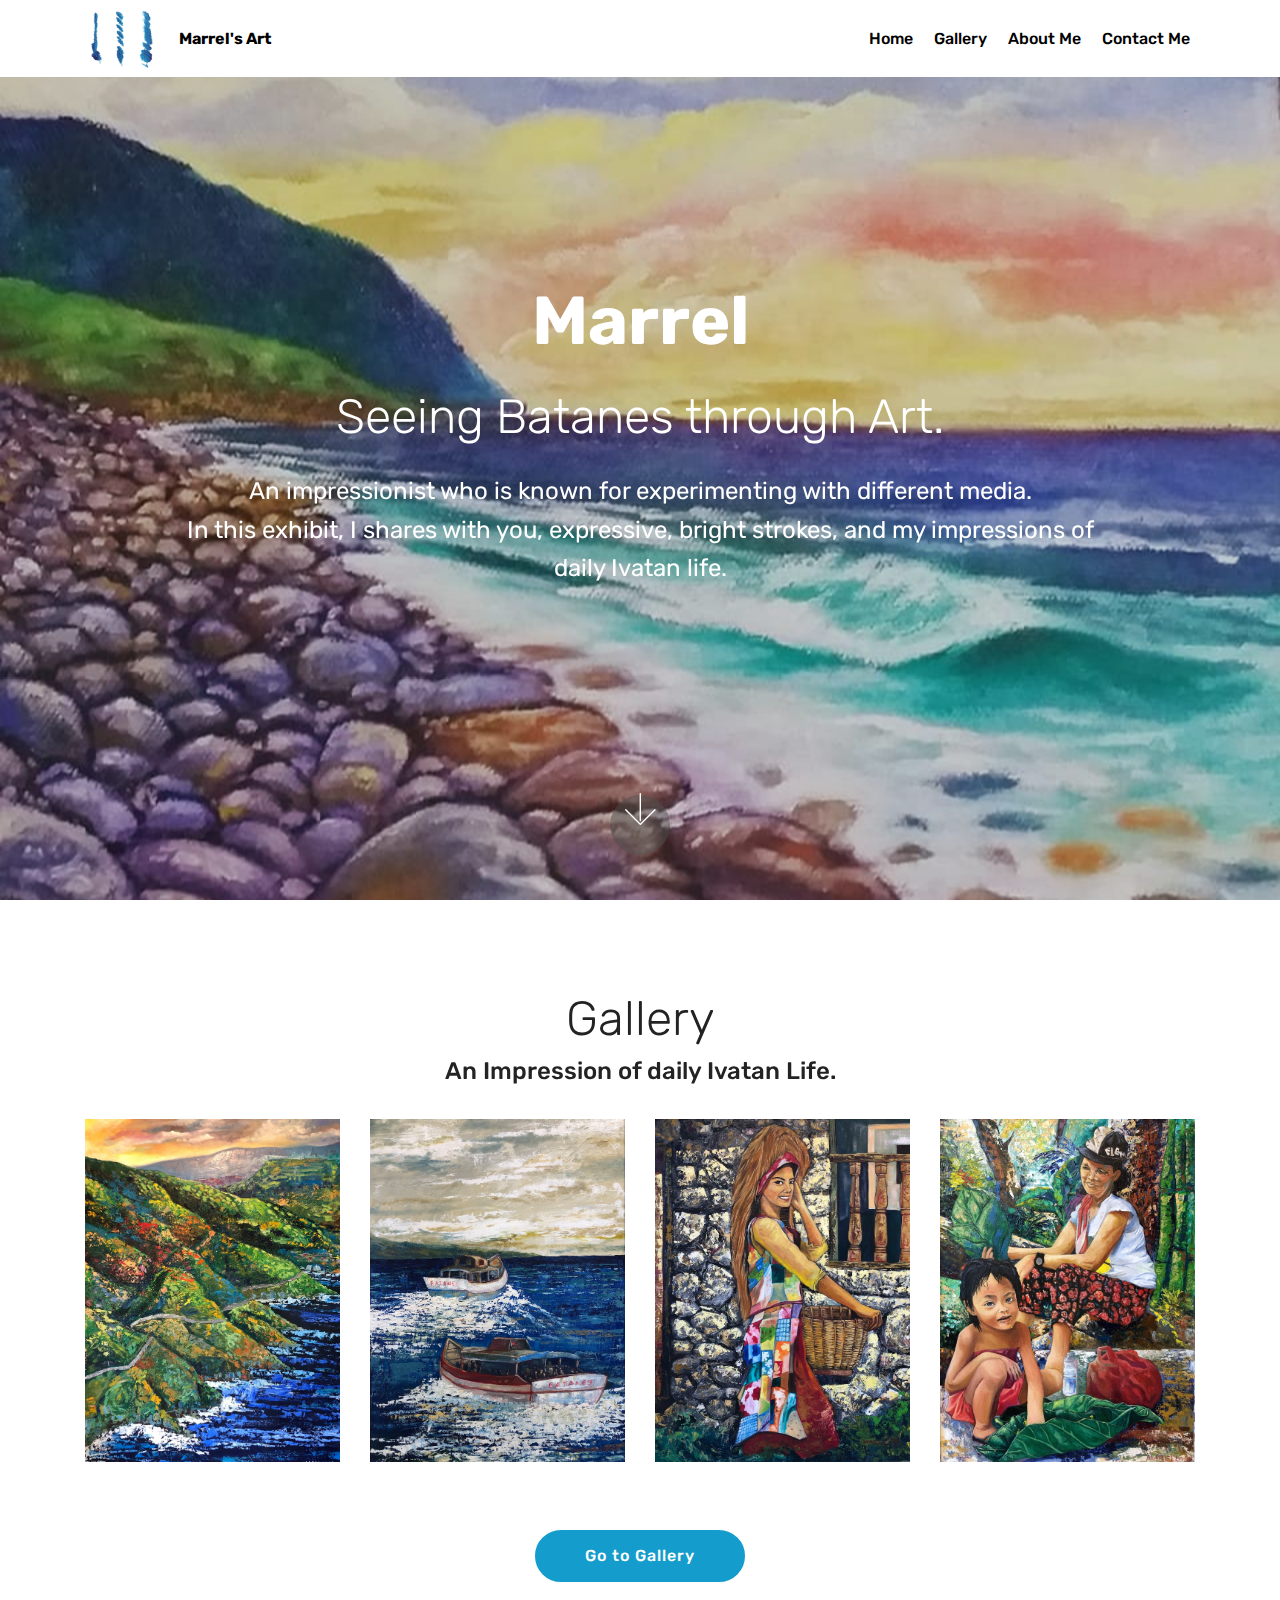
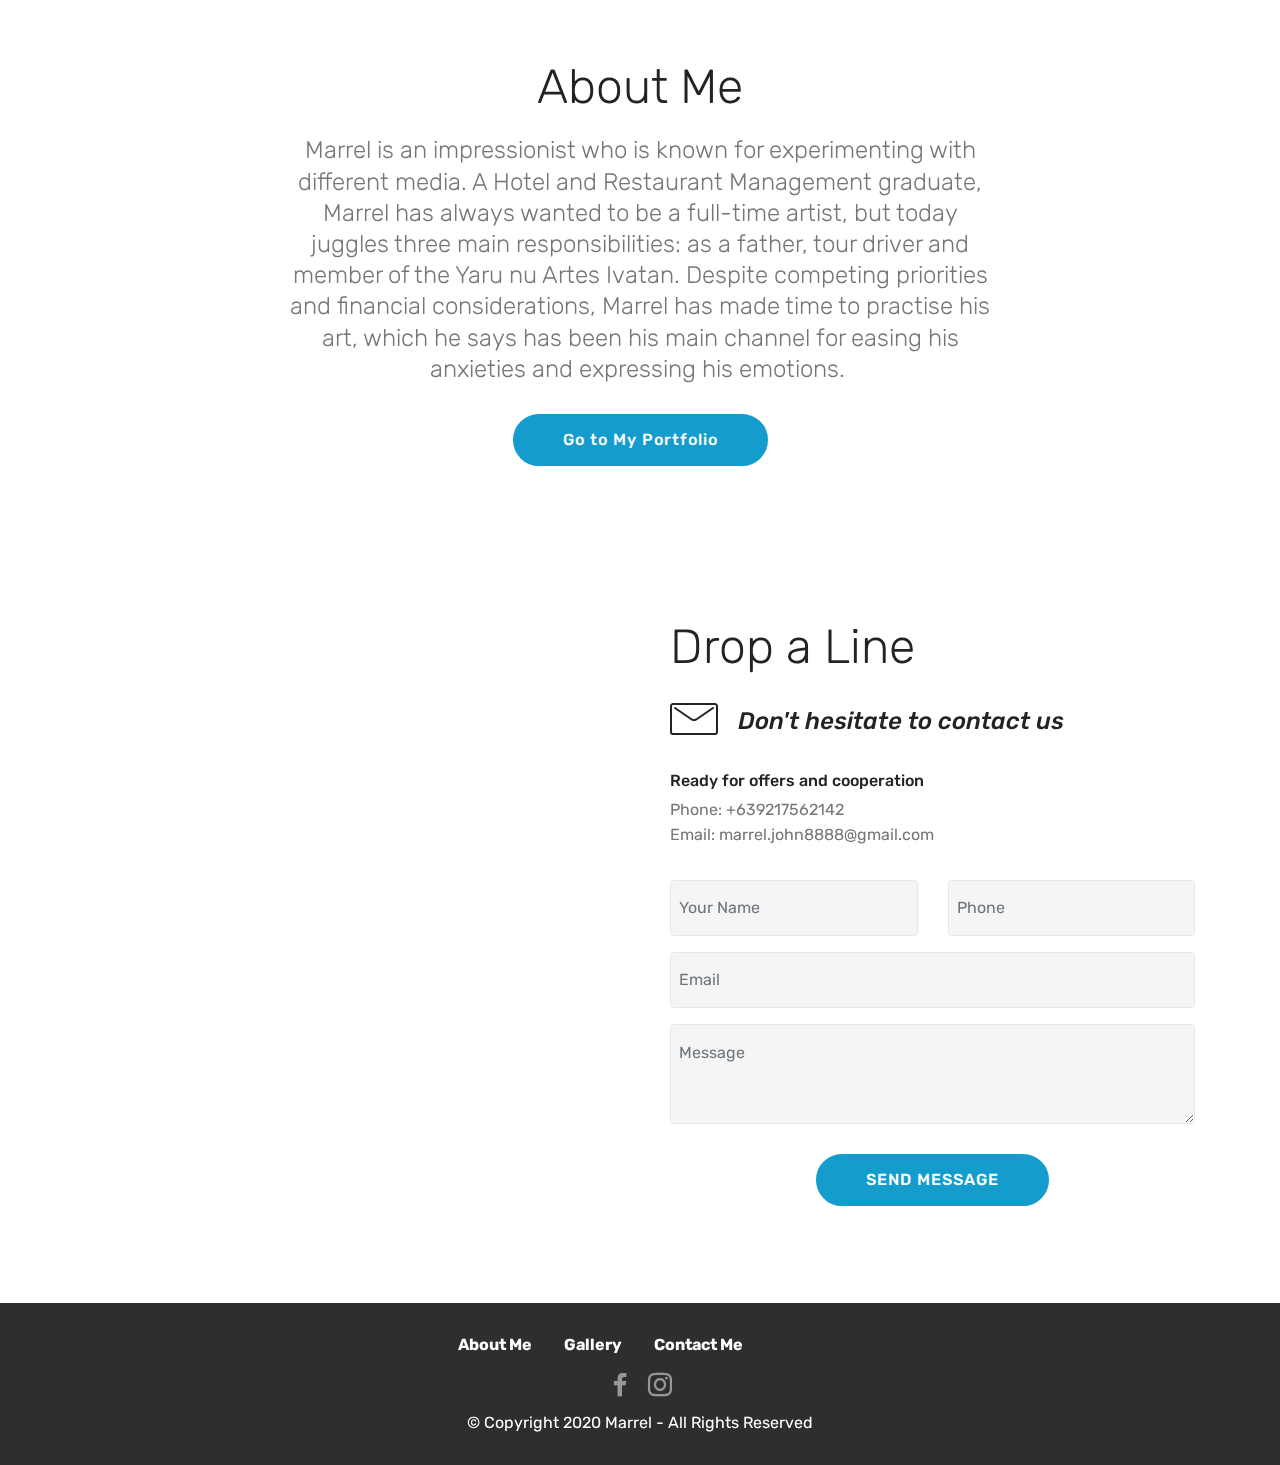
==== index.html @ 1d276130 "create github pages" ====
<!DOCTYPE html>
<html  >
<head>
  <!-- Site made with Mobirise Website Builder v4.12.3, https://mobirise.com -->
  <meta charset="UTF-8">
  <meta http-equiv="X-UA-Compatible" content="IE=edge">
  <meta name="generator" content="Mobirise v4.12.3, mobirise.com">
  <meta name="viewport" content="width=device-width, initial-scale=1, minimum-scale=1">
  <link rel="shortcut icon" href="assets/images/mbr.png" type="image/x-icon">
  <meta name="description" content="An impressionist who is known for experimenting with different media.
In this exhibit, he shares with us, with expressive, bright strokes, his impressions of daily Ivatan life.">
  
  
  <title>Marrel's Art</title>
  <link rel="stylesheet" href="assets/web/assets/mobirise-icons/mobirise-icons.css">
  <link rel="stylesheet" href="assets/bootstrap/css/bootstrap.min.css">
  <link rel="stylesheet" href="assets/bootstrap/css/bootstrap-grid.min.css">
  <link rel="stylesheet" href="assets/bootstrap/css/bootstrap-reboot.min.css">
  <link rel="stylesheet" href="assets/socicon/css/styles.css">
  <link rel="stylesheet" href="assets/dropdown/css/style.css">
  <link rel="stylesheet" href="assets/tether/tether.min.css">
  <link rel="stylesheet" href="assets/theme/css/style.css">
  <link rel="preload" as="style" href="assets/mobirise/css/mbr-additional.css"><link rel="stylesheet" href="assets/mobirise/css/mbr-additional.css" type="text/css">
  
  
  
</head>
<body>
  <section class="menu cid-s4DiiD1XH2" once="menu" id="menu2-1">

    

    <nav class="navbar navbar-expand beta-menu navbar-dropdown align-items-center navbar-fixed-top navbar-toggleable-sm">
        <button class="navbar-toggler navbar-toggler-right" type="button" data-toggle="collapse" data-target="#navbarSupportedContent" aria-controls="navbarSupportedContent" aria-expanded="false" aria-label="Toggle navigation">
            <div class="hamburger">
                <span></span>
                <span></span>
                <span></span>
                <span></span>
            </div>
        </button>
        <div class="menu-logo">
            <div class="navbar-brand">
                <span class="navbar-logo">
                    <a href="index.html">
                        <img src="assets/images/mbr.png" alt="Mobirise" title="" style="height: 3.8rem;">
                    </a>
                </span>
                <span class="navbar-caption-wrap"><a class="navbar-caption text-black display-4" href="index.html">
                        Marrel's Art</a></span>
            </div>
        </div>
        <div class="collapse navbar-collapse" id="navbarSupportedContent">
            <ul class="navbar-nav nav-dropdown nav-right" data-app-modern-menu="true"><li class="nav-item">
                    <a class="nav-link link text-black display-4" href="index.html">
                        Home</a>
                </li><li class="nav-item"><a class="nav-link link text-black display-4" href="gallery.html">
                        Gallery</a></li><li class="nav-item"><a class="nav-link link text-black display-4" href="portfolio.html">
                        About Me</a></li>
                <li class="nav-item">
                    <a class="nav-link link text-black display-4" href="index.html#form4-d">
                        Contact Me</a>
                </li></ul>
            
        </div>
    </nav>
</section>

<section class="engine"><a href="https://mobirise.info/i">web creation software</a></section><section class="cid-s4DjjjwN8V mbr-fullscreen mbr-parallax-background" id="header2-3">

    

    <div class="mbr-overlay" style="opacity: 0.2; background-color: rgb(35, 35, 35);"></div>

    <div class="container align-center">
        <div class="row justify-content-md-center">
            <div class="mbr-white col-md-10">
                <h1 class="mbr-section-title mbr-bold pb-3 mbr-fonts-style display-1">
                    Marrel</h1>
                <h3 class="mbr-section-subtitle align-center mbr-light pb-3 mbr-fonts-style display-2">
                    Seeing Batanes through Art.</h3>
                <p class="mbr-text pb-3 mbr-fonts-style display-5">An impressionist who is known for experimenting with different media.<br>In this exhibit, I shares with you, expressive, bright strokes, and my impressions of daily Ivatan life.<br>
                </p>
                
            </div>
        </div>
    </div>
    <div class="mbr-arrow hidden-sm-down" aria-hidden="true">
        <a href="#next">
            <i class="mbri-down mbr-iconfont"></i>
        </a>
    </div>
</section>

<section class="mbr-gallery gallery5 cid-s4DjQLBGTM" id="gallery5-7">

    

    

    <div class="container">
        <h3 class="mbr-section-title align-center mbr-fonts-style display-2">
            Gallery
        </h3>
        <h4 class="mbr-section-subtitle align-center pb-4 mbr-fonts-style display-5">
            An Impression of daily Ivatan Life.</h4>
        <div class="row mbr-gallery" data-toggle="modal" data-target="#s4Xcx52iWw">
            <div class="col-sm-6 col-md-4 col-lg-3 item gallery-image">
                <div class="item-wrapper">
                    <img class="w-100" src="assets/images/painting-4.jpg" alt="" data-slide-to="0" title="" data-target="#s4Xcx54j87">
                </div>
            </div>
            <div class="col-sm-6 col-md-4 col-lg-3 item gallery-image">
                <div class="item-wrapper">
                    <img class="w-100" src="assets/images/painting-5.jpg" alt="" data-slide-to="1" title="" data-target="#s4Xcx54j87">
                </div>
            </div><div class="col-sm-6 col-md-4 col-lg-3 item gallery-image">
                <div class="item-wrapper">
                    <img class="w-100" src="assets/images/painting-6.jpg" alt="" data-slide-to="2" title="" data-target="#s4Xcx54j87">
                </div>
            </div><div class="col-sm-6 col-md-4 col-lg-3 item gallery-image">
                <div class="item-wrapper">
                    <img class="w-100" src="assets/images/painting-7.jpg" alt="" data-slide-to="3" title="" data-target="#s4Xcx54j87">
                </div>
            </div>
            
            
        </div>

        <div class="modal mbr-slider fade" tabindex="-1" role="dialog" aria-hidden="true" id="s4Xcx52iWw">
            <div class="modal-dialog" role="document">
                <div class="modal-content">
                    <div class="modal-body">
                        <div class="carousel slide" data-ride="carousel" id="s4Xcx54j87">
                            <div class="carousel-inner">
                                <div class="carousel-item active">
                                    <img class="d-block w-100" src="assets/images/painting-4.jpg" alt="">
                                </div>
                                <div class="carousel-item">
                                    <img class="d-block w-100" src="assets/images/painting-5.jpg" alt="">
                                </div><div class="carousel-item">
                                    <img class="d-block w-100" src="assets/images/painting-6.jpg" alt="">
                                </div><div class="carousel-item">
                                    <img class="d-block w-100" src="assets/images/painting-7.jpg" alt="">
                                </div>
                                
                                
                            </div>
                            <ol class="carousel-indicators">
                                <li data-slide-to="0" class="active" data-target="#s4Xcx54j87"></li>
                                <li data-slide-to="1" data-target="#s4Xcx54j87"></li>
                                <li data-slide-to="2" data-target="#s4Xcx54j87"></li><li data-slide-to="3" data-target="#s4Xcx54j87"></li>
                                
                            </ol>
                            <a role="button" href="" class="close" data-dismiss="modal" aria-label="Close">
                            </a>
                            <a class="carousel-control-prev carousel-control" role="button" data-slide="prev" href="#s4Xcx54j87">
                                <span class="mbri-left mbr-iconfont" aria-hidden="true"></span>
                                <span class="sr-only">Previous</span>
                            </a>
                            <a class="carousel-control-next carousel-control" role="button" data-slide="next" href="#s4Xcx54j87">
                                <span class="mbri-right mbr-iconfont" aria-hidden="true"></span>
                                <span class="sr-only">Next</span>
                            </a>
                        </div>
                    </div>
                </div>
            </div>
        </div>
    </div>
</section>

<section class="mbr-section content8 cid-s4DlMFBznX" id="content8-8">

    

    <div class="container">
        <div class="media-container-row title">
            <div class="col-12 col-md-8">
                <div class="mbr-section-btn align-center"><a class="btn btn-primary display-4" href="gallery.html">Go to Gallery</a></div>
            </div>
        </div>
    </div>
</section>

<section class="mbr-section content4 cid-s4Dm3LhCb9" id="content4-9">

    

    <div class="container">
        <div class="media-container-row">
            <div class="title col-12 col-md-8">
                <h2 class="align-center pb-3 mbr-fonts-style display-2">
                    About Me</h2>
                <h3 class="mbr-section-subtitle align-center mbr-light mbr-fonts-style display-5">Marrel is an impressionist who is known for experimenting with different media.  A Hotel and Restaurant Management graduate, Marrel has always wanted to be a full-time artist, but today juggles three main responsibilities: as a father, tour driver and member of the Yaru nu Artes Ivatan.  Despite competing priorities and financial considerations, Marrel has made time to practise his art, which he says has been his main channel for easing his anxieties and expressing his emotions.&nbsp;</h3>
                
            </div>
        </div>
    </div>
</section>

<section class="mbr-section content8 cid-s4Txhp26JA" id="content8-1a">

    

    <div class="container">
        <div class="media-container-row title">
            <div class="col-12 col-md-8">
                <div class="mbr-section-btn align-center"><a class="btn btn-primary display-4" href="portfolio.html">Go to My Portfolio</a></div>
            </div>
        </div>
    </div>
</section>

<section class="mbr-section form4 cid-s4DmljSHW6" id="form4-d">

    

    
    <div class="container">
        <div class="row">
            <div class="col-md-6">
                <div class="google-map"><iframe frameborder="0" style="border:0" src="https://www.google.com/maps/embed?pb=!1m18!1m12!1m3!1d59812.02420231084!2d121.95991458150968!3d20.45486044578297!2m3!1f0!2f0!3f0!3m2!1i1024!2i768!4f13.1!3m3!1m2!1s0x3479bf8aca349133%3A0xe875c6cf4125470b!2sBasco%2C%20Batanes!5e0!3m2!1sen!2sph!4v1594652772574!5m2!1sen!2sph" allowfullscreen=""></iframe></div>
            </div>
            <div class="col-md-6">
                <h2 class="pb-3 align-left mbr-fonts-style display-2">
                    Drop a Line
                </h2>
                <div>
                    <div class="icon-block pb-3 align-left">
                        <span class="icon-block__icon">
                            <span class="mbri-letter mbr-iconfont"></span>
                        </span>
                        <h4 class="icon-block__title align-left mbr-fonts-style display-5">
                            Don't hesitate to contact us
                        </h4>
                    </div>
                    <div class="icon-contacts pb-3">
                        <h5 class="align-left mbr-fonts-style display-7">
                            Ready for offers and cooperation
                        </h5>
                        <p class="mbr-text align-left mbr-fonts-style display-7">
                            Phone: +639217562142<br>
                            Email: marrel.john8888@gmail.com
                        </p>
                    </div>
                </div>
                <div data-form-type="formoid">
                    <!---Formbuilder Form--->
                    <form action="https://mobirise.com/" method="POST" class="mbr-form form-with-styler" data-form-title="Mobirise Form"><input type="hidden" name="email" data-form-email="true" value="H3owM1MpijeAiRcEbRCO8H8feuCQ2LC/YIR7isBmllAZOgtc7msemzi0Qqc2nRCqS9WsBqNYSSFKkHW/LnhCp6LqnBy7Wcnd/kVKQh3IfCYpxkZbwvOwNTbXEIccWDoH">
                        <div class="row">
                            <div hidden="hidden" data-form-alert="" class="alert alert-success col-12">Thank you for sending your message. I'll gladly reply to you soon.</div>
                            <div hidden="hidden" data-form-alert-danger="" class="alert alert-danger col-12">
                            </div>
                        </div>
                        <div class="dragArea row">
                            <div class="col-md-6  form-group" data-for="name">
                                <input type="text" name="name" placeholder="Your Name" data-form-field="Name" required="required" class="form-control input display-7" id="name-form4-d">
                            </div>
                            <div class="col-md-6  form-group" data-for="phone">
                                <input type="text" name="phone" placeholder="Phone" data-form-field="Phone" required="required" class="form-control input display-7" id="phone-form4-d">
                            </div>
                            <div data-for="email" class="col-md-12  form-group">
                                <input type="text" name="email" placeholder="Email" data-form-field="Email" class="form-control input display-7" required="required" id="email-form4-d">
                            </div>
                            <div data-for="message" class="col-md-12  form-group">
                                <textarea name="message" placeholder="Message" data-form-field="Message" class="form-control input display-7" id="message-form4-d"></textarea>
                            </div>
                            <div class="col-md-12 input-group-btn  mt-2 align-center">
                                <button type="submit" class="btn btn-primary btn-form display-4">SEND MESSAGE</button>
                            </div>
                        </div>
                    </form><!---Formbuilder Form--->
                </div>
            </div>
        </div>
    </div>
</section>

<section once="footers" class="cid-s4DmLtq6sB" id="footer7-f">

    

    

    <div class="container">
        <div class="media-container-row align-center mbr-white">
            <div class="row row-links">
                <ul class="foot-menu">
                    
                    
                    
                    
                    
                <li class="foot-menu-item mbr-fonts-style display-7"></li><li class="foot-menu-item mbr-fonts-style display-7"><a href="portfolio.html" class="text-white"><strong>About Me</strong></a></li><li class="foot-menu-item mbr-fonts-style display-7"><a href="gallery.html" class="text-white"><strong>Gallery</strong></a></li><li class="foot-menu-item mbr-fonts-style display-7">
                        <a class="text-white mbr-bold" href="index.html#form4-d" target="_blank">C</a><a href="index.html#form4-d" target="_blank" class="text-white"><strong>ontact Me</strong></a></li><li class="foot-menu-item mbr-fonts-style display-7">&nbsp; &nbsp; &nbsp; &nbsp; &nbsp; &nbsp; &nbsp; &nbsp; &nbsp; &nbsp;&nbsp;</li></ul>
            </div>
            <div class="row social-row">
                <div class="social-list align-right pb-2">
                    
                    
                    
                    
                    
                    
                <div class="soc-item">
                        <a href="https://www.facebook.com/marrelpajanil300" target="_blank">
                            <span class="mbr-iconfont mbr-iconfont-social socicon-facebook socicon"></span>
                        </a>
                    </div><div class="soc-item">
                        <a href="https://www.instagram.com/marrelpajanil4060/" target="_blank">
                            <span class="mbr-iconfont mbr-iconfont-social socicon-instagram socicon"></span>
                        </a>
                    </div></div>
            </div>
            <div class="row row-copirayt">
                <p class="mbr-text mb-0 mbr-fonts-style mbr-white align-center display-7">
                    © Copyright 2020 Marrel - All Rights Reserved
                </p>
            </div>
        </div>
    </div>
</section>


  <script src="assets/web/assets/jquery/jquery.min.js"></script>
  <script src="assets/popper/popper.min.js"></script>
  <script src="assets/bootstrap/js/bootstrap.min.js"></script>
  <script src="assets/smoothscroll/smooth-scroll.js"></script>
  <script src="assets/dropdown/js/nav-dropdown.js"></script>
  <script src="assets/dropdown/js/navbar-dropdown.js"></script>
  <script src="assets/touchswipe/jquery.touch-swipe.min.js"></script>
  <script src="assets/parallax/jarallax.min.js"></script>
  <script src="assets/tether/tether.min.js"></script>
  <script src="assets/theme/js/script.js"></script>
  <script src="assets/formoid/formoid.min.js"></script>
  
  
</body>
</html>
---- assets/web/assets/mobirise-icons/mobirise-icons.css ----
@font-face {
  font-family: 'MobiriseIcons';
  src:  url('mobirise-icons.eot?spat4u');
  src:  url('mobirise-icons.eot?spat4u#iefix') format('embedded-opentype'),
    url('mobirise-icons.ttf?spat4u') format('truetype'),
    url('mobirise-icons.woff?spat4u') format('woff'),
    url('mobirise-icons.svg?spat4u#MobiriseIcons') format('svg');
  font-weight: normal;
  font-style: normal;
  font-display: swap;
}

[class^="mbri-"], [class*=" mbri-"] {
  /* use !important to prevent issues with browser extensions that change fonts */
  font-family: MobiriseIcons !important;
  speak: none;
  font-style: normal;
  font-weight: normal;
  font-variant: normal;
  text-transform: none;
  line-height: 1;

  /* Better Font Rendering =========== */
  -webkit-font-smoothing: antialiased;
  -moz-osx-font-smoothing: grayscale;
}

.mbri-add-submenu:before {
  content: "\e900";
}
.mbri-alert:before {
  content: "\e901";
}
.mbri-align-center:before {
  content: "\e902";
}
.mbri-align-justify:before {
  content: "\e903";
}
.mbri-align-left:before {
  content: "\e904";
}
.mbri-align-right:before {
  content: "\e905";
}
.mbri-android:before {
  content: "\e906";
}
.mbri-apple:before {
  content: "\e907";
}
.mbri-arrow-down:before {
  content: "\e908";
}
.mbri-arrow-next:before {
  content: "\e909";
}
.mbri-arrow-prev:before {
  content: "\e90a";
}
.mbri-arrow-up:before {
  content: "\e90b";
}
.mbri-bold:before {
  content: "\e90c";
}
.mbri-bookmark:before {
  content: "\e90d";
}
.mbri-bootstrap:before {
  content: "\e90e";
}
.mbri-briefcase:before {
  content: "\e90f";
}
.mbri-browse:before {
  content: "\e910";
}
.mbri-bulleted-list:before {
  content: "\e911";
}
.mbri-calendar:before {
  content: "\e912";
}
.mbri-camera:before {
  content: "\e913";
}
.mbri-cart-add:before {
  content: "\e914";
}
.mbri-cart-full:before {
  content: "\e915";
}
.mbri-cash:before {
  content: "\e916";
}
.mbri-change-style:before {
  content: "\e917";
}
.mbri-chat:before {
  content: "\e918";
}
.mbri-clock:before {
  content: "\e919";
}
.mbri-close:before {
  content: "\e91a";
}
.mbri-cloud:before {
  content: "\e91b";
}
.mbri-code:before {
  content: "\e91c";
}
.mbri-contact-form:before {
  content: "\e91d";
}
.mbri-credit-card:before {
  content: "\e91e";
}
.mbri-cursor-click:before {
  content: "\e91f";
}
.mbri-cust-feedback:before {
  content: "\e920";
}
.mbri-database:before {
  content: "\e921";
}
.mbri-delivery:before {
  content: "\e922";
}
.mbri-desktop:before {
  content: "\e923";
}
.mbri-devices:before {
  content: "\e924";
}
.mbri-down:before {
  content: "\e925";
}
.mbri-download:before {
  content: "\e989";
}
.mbri-drag-n-drop:before {
  content: "\e927";
}
.mbri-drag-n-drop2:before {
  content: "\e928";
}
.mbri-edit:before {
  content: "\e929";
}
.mbri-edit2:before {
  content: "\e92a";
}
.mbri-error:before {
  content: "\e92b";
}
.mbri-extension:before {
  content: "\e92c";
}
.mbri-features:before {
  content: "\e92d";
}
.mbri-file:before {
  content: "\e92e";
}
.mbri-flag:before {
  content: "\e92f";
}
.mbri-folder:before {
  content: "\e930";
}
.mbri-gift:before {
  content: "\e931";
}
.mbri-github:before {
  content: "\e932";
}
.mbri-globe:before {
  content: "\e933";
}
.mbri-globe-2:before {
  content: "\e934";
}
.mbri-growing-chart:before {
  content: "\e935";
}
.mbri-hearth:before {
  content: "\e936";
}
.mbri-help:before {
  content: "\e937";
}
.mbri-home:before {
  content: "\e938";
}
.mbri-hot-cup:before {
  content: "\e939";
}
.mbri-idea:before {
  content: "\e93a";
}
.mbri-image-gallery:before {
  content: "\e93b";
}
.mbri-image-slider:before {
  content: "\e93c";
}
.mbri-info:before {
  content: "\e93d";
}
.mbri-italic:before {
  content: "\e93e";
}
.mbri-key:before {
  content: "\e93f";
}
.mbri-laptop:before {
  content: "\e940";
}
.mbri-layers:before {
  content: "\e941";
}
.mbri-left-right:before {
  content: "\e942";
}
.mbri-left:before {
  content: "\e943";
}
.mbri-letter:before {
  content: "\e944";
}
.mbri-like:before {
  content: "\e945";
}
.mbri-link:before {
  content: "\e946";
}
.mbri-lock:before {
  content: "\e947";
}
.mbri-login:before {
  content: "\e948";
}
.mbri-logout:before {
  content: "\e949";
}
.mbri-magic-stick:before {
  content: "\e94a";
}
.mbri-map-pin:before {
  content: "\e94b";
}
.mbri-menu:before {
  content: "\e94c";
}
.mbri-mobile:before {
  content: "\e94d";
}
.mbri-mobile2:before {
  content: "\e94e";
}
.mbri-mobirise:before {
  content: "\e94f";
}
.mbri-more-horizontal:before {
  content: "\e950";
}
.mbri-more-vertical:before {
  content: "\e951";
}
.mbri-music:before {
  content: "\e952";
}
.mbri-new-file:before {
  content: "\e953";
}
.mbri-numbered-list:before {
  content: "\e954";
}
.mbri-opened-folder:before {
  content: "\e955";
}
.mbri-pages:before {
  content: "\e956";
}
.mbri-paper-plane:before {
  content: "\e957";
}
.mbri-paperclip:before {
  content: "\e958";
}
.mbri-photo:before {
  content: "\e959";
}
.mbri-photos:before {
  content: "\e95a";
}
.mbri-pin:before {
  content: "\e95b";
}
.mbri-play:before {
  content: "\e95c";
}
.mbri-plus:before {
  content: "\e95d";
}
.mbri-preview:before {
  content: "\e95e";
}
.mbri-print:before {
  content: "\e95f";
}
.mbri-protect:before {
  content: "\e960";
}
.mbri-question:before {
  content: "\e961";
}
.mbri-quote-left:before {
  content: "\e962";
}
.mbri-quote-right:before {
  content: "\e963";
}
.mbri-refresh:before {
  content: "\e964";
}
.mbri-responsive:before {
  content: "\e965";
}
.mbri-right:before {
  content: "\e966";
}
.mbri-rocket:before {
  content: "\e967";
}
.mbri-sad-face:before {
  content: "\e968";
}
.mbri-sale:before {
  content: "\e969";
}
.mbri-save:before {
  content: "\e96a";
}
.mbri-search:before {
  content: "\e96b";
}
.mbri-setting:before {
  content: "\e96c";
}
.mbri-setting2:before {
  content: "\e96d";
}
.mbri-setting3:before {
  content: "\e96e";
}
.mbri-share:before {
  content: "\e96f";
}
.mbri-shopping-bag:before {
  content: "\e970";
}
.mbri-shopping-basket:before {
  content: "\e971";
}
.mbri-shopping-cart:before {
  content: "\e972";
}
.mbri-sites:before {
  content: "\e973";
}
.mbri-smile-face:before {
  content: "\e974";
}
.mbri-speed:before {
  content: "\e975";
}
.mbri-star:before {
  content: "\e976";
}
.mbri-success:before {
  content: "\e977";
}
.mbri-sun:before {
  content: "\e978";
}
.mbri-sun2:before {
  content: "\e979";
}
.mbri-tablet:before {
  content: "\e97a";
}
.mbri-tablet-vertical:before {
  content: "\e97b";
}
.mbri-target:before {
  content: "\e97c";
}
.mbri-timer:before {
  content: "\e97d";
}
.mbri-to-ftp:before {
  content: "\e97e";
}
.mbri-to-local-drive:before {
  content: "\e97f";
}
.mbri-touch-swipe:before {
  content: "\e980";
}
.mbri-touch:before {
  content: "\e981";
}
.mbri-trash:before {
  content: "\e982";
}
.mbri-underline:before {
  content: "\e983";
}
.mbri-unlink:before {
  content: "\e984";
}
.mbri-unlock:before {
  content: "\e985";
}
.mbri-up-down:before {
  content: "\e986";
}
.mbri-up:before {
  content: "\e987";
}
.mbri-update:before {
  content: "\e988";
}
.mbri-upload:before {
 content: "\e926"; 
}
.mbri-user:before {
  content: "\e98a";
}
.mbri-user2:before {
  content: "\e98b";
}
.mbri-users:before {
  content: "\e98c";
}
.mbri-video:before {
  content: "\e98d";
}
.mbri-video-play:before {
  content: "\e98e";
}
.mbri-watch:before {
  content: "\e98f";
}
.mbri-website-theme:before {
  content: "\e990";
}
.mbri-wifi:before {
  content: "\e991";
}
.mbri-windows:before {
  content: "\e992";
}
.mbri-zoom-out:before {
  content: "\e993";
}
.mbri-redo:before {
  content: "\e994";
}
.mbri-undo:before {
  content: "\e995";
}
---- assets/socicon/css/styles.css ----
@charset "UTF-8";

@font-face {
  font-family: 'Socicon';
  src:  url('../fonts/socicon.eot');
  src:  url('../fonts/socicon.eot?#iefix') format('embedded-opentype'),
    url('../fonts/socicon.woff2') format('woff2'),
    url('../fonts/socicon.ttf') format('truetype'),
    url('../fonts/socicon.woff') format('woff'),
    url('../fonts/socicon.svg#socicon') format('svg');
  font-weight: normal;
  font-style: normal;
}

[data-icon]:before {
  font-family: "socicon" !important;
  content: attr(data-icon);
  font-style: normal !important;
  font-weight: normal !important;
  font-variant: normal !important;
  text-transform: none !important;
  speak: none;
  line-height: 1;
  -webkit-font-smoothing: antialiased;
  -moz-osx-font-smoothing: grayscale;
}

[class^="socicon-"], [class*=" socicon-"] {
  /* use !important to prevent issues with browser extensions that change fonts */
  font-family: 'Socicon' !important;
  speak: none;
  font-style: normal;
  font-weight: normal;
  font-variant: normal;
  text-transform: none;
  line-height: 1;

  /* Better Font Rendering =========== */
  -webkit-font-smoothing: antialiased;
  -moz-osx-font-smoothing: grayscale;
}

.socicon-eitaa:before {
  content: "\e97c";
}
.socicon-soroush:before {
  content: "\e97d";
}
.socicon-bale:before {
  content: "\e97e";
}
.socicon-zazzle:before {
  content: "\e97b";
}
.socicon-society6:before {
  content: "\e97a";
}
.socicon-redbubble:before {
  content: "\e979";
}
.socicon-avvo:before {
  content: "\e978";
}
.socicon-stitcher:before {
  content: "\e977";
}
.socicon-googlehangouts:before {
  content: "\e974";
}
.socicon-dlive:before {
  content: "\e975";
}
.socicon-vsco:before {
  content: "\e976";
}
.socicon-flipboard:before {
  content: "\e973";
}
.socicon-ubuntu:before {
  content: "\e958";
}
.socicon-artstation:before {
  content: "\e959";
}
.socicon-invision:before {
  content: "\e95a";
}
.socicon-torial:before {
  content: "\e95b";
}
.socicon-collectorz:before {
  content: "\e95c";
}
.socicon-seenthis:before {
  content: "\e95d";
}
.socicon-googleplaymusic:before {
  content: "\e95e";
}
.socicon-debian:before {
  content: "\e95f";
}
.socicon-filmfreeway:before {
  content: "\e960";
}
.socicon-gnome:before {
  content: "\e961";
}
.socicon-itchio:before {
  content: "\e962";
}
.socicon-jamendo:before {
  content: "\e963";
}
.socicon-mix:before {
  content: "\e964";
}
.socicon-sharepoint:before {
  content: "\e965";
}
.socicon-tinder:before {
  content: "\e966";
}
.socicon-windguru:before {
  content: "\e967";
}
.socicon-cdbaby:before {
  content: "\e968";
}
.socicon-elementaryos:before {
  content: "\e969";
}
.socicon-stage32:before {
  content: "\e96a";
}
.socicon-tiktok:before {
  content: "\e96b";
}
.socicon-gitter:before {
  content: "\e96c";
}
.socicon-letterboxd:before {
  content: "\e96d";
}
.socicon-threema:before {
  content: "\e96e";
}
.socicon-splice:before {
  content: "\e96f";
}
.socicon-metapop:before {
  content: "\e970";
}
.socicon-naver:before {
  content: "\e971";
}
.socicon-remote:before {
  content: "\e972";
}
.socicon-internet:before {
  content: "\e957";
}
.socicon-moddb:before {
  content: "\e94b";
}
.socicon-indiedb:before {
  content: "\e94c";
}
.socicon-traxsource:before {
  content: "\e94d";
}
.socicon-gamefor:before {
  content: "\e94e";
}
.socicon-pixiv:before {
  content: "\e94f";
}
.socicon-myanimelist:before {
  content: "\e950";
}
.socicon-blackberry:before {
  content: "\e951";
}
.socicon-wickr:before {
  content: "\e952";
}
.socicon-spip:before {
  content: "\e953";
}
.socicon-napster:before {
  content: "\e954";
}
.socicon-beatport:before {
  content: "\e955";
}
.socicon-hackerone:before {
  content: "\e956";
}
.socicon-hackernews:before {
  content: "\e946";
}
.socicon-smashwords:before {
  content: "\e947";
}
.socicon-kobo:before {
  content: "\e948";
}
.socicon-bookbub:before {
  content: "\e949";
}
.socicon-mailru:before {
  content: "\e94a";
}
.socicon-gitlab:before {
  content: "\e945";
}
.socicon-instructables:before {
  content: "\e944";
}
.socicon-portfolio:before {
  content: "\e943";
}
.socicon-codered:before {
  content: "\e940";
}
.socicon-origin:before {
  content: "\e941";
}
.socicon-nextdoor:before {
  content: "\e942";
}
.socicon-udemy:before {
  content: "\e93f";
}
.socicon-livemaster:before {
  content: "\e93e";
}
.socicon-crunchbase:before {
  content: "\e93b";
}
.socicon-homefy:before {
  content: "\e93c";
}
.socicon-calendly:before {
  content: "\e93d";
}
.socicon-realtor:before {
  content: "\e90f";
}
.socicon-tidal:before {
  content: "\e910";
}
.socicon-qobuz:before {
  content: "\e911";
}
.socicon-natgeo:before {
  content: "\e912";
}
.socicon-mastodon:before {
  content: "\e913";
}
.socicon-unsplash:before {
  content: "\e914";
}
.socicon-homeadvisor:before {
  content: "\e915";
}
.socicon-angieslist:before {
  content: "\e916";
}
.socicon-codepen:before {
  content: "\e917";
}
.socicon-slack:before {
  content: "\e918";
}
.socicon-openaigym:before {
  content: "\e919";
}
.socicon-logmein:before {
  content: "\e91a";
}
.socicon-fiverr:before {
  content: "\e91b";
}
.socicon-gotomeeting:before {
  content: "\e91c";
}
.socicon-aliexpress:before {
  content: "\e91d";
}
.socicon-guru:before {
  content: "\e91e";
}
.socicon-appstore:before {
  content: "\e91f";
}
.socicon-homes:before {
  content: "\e920";
}
.socicon-zoom:before {
  content: "\e921";
}
.socicon-alibaba:before {
  content: "\e922";
}
.socicon-craigslist:before {
  content: "\e923";
}
.socicon-wix:before {
  content: "\e924";
}
.socicon-redfin:before {
  content: "\e925";
}
.socicon-googlecalendar:before {
  content: "\e926";
}
.socicon-shopify:before {
  content: "\e927";
}
.socicon-freelancer:before {
  content: "\e928";
}
.socicon-seedrs:before {
  content: "\e929";
}
.socicon-bing:before {
  content: "\e92a";
}
.socicon-doodle:before {
  content: "\e92b";
}
.socicon-bonanza:before {
  content: "\e92c";
}
.socicon-squarespace:before {
  content: "\e92d";
}
.socicon-toptal:before {
  content: "\e92e";
}
.socicon-gust:before {
  content: "\e92f";
}
.socicon-ask:before {
  content: "\e930";
}
.socicon-trulia:before {
  content: "\e931";
}
.socicon-loomly:before {
  content: "\e932";
}
.socicon-ghost:before {
  content: "\e933";
}
.socicon-upwork:before {
  content: "\e934";
}
.socicon-fundable:before {
  content: "\e935";
}
.socicon-booking:before {
  content: "\e936";
}
.socicon-googlemaps:before {
  content: "\e937";
}
.socicon-zillow:before {
  content: "\e938";
}
.socicon-niconico:before {
  content: "\e939";
}
.socicon-toneden:before {
  content: "\e93a";
}
.socicon-augment:before {
  content: "\e908";
}
.socicon-bitbucket:before {
  content: "\e909";
}
.socicon-fyuse:before {
  content: "\e90a";
}
.socicon-yt-gaming:before {
  content: "\e90b";
}
.socicon-sketchfab:before {
  content: "\e90c";
}
.socicon-mobcrush:before {
  content: "\e90d";
}
.socicon-microsoft:before {
  content: "\e90e";
}
.socicon-pandora:before {
  content: "\e907";
}
.socicon-messenger:before {
  content: "\e906";
}
.socicon-gamewisp:before {
  content: "\e905";
}
.socicon-bloglovin:before {
  content: "\e904";
}
.socicon-tunein:before {
  content: "\e903";
}
.socicon-gamejolt:before {
  content: "\e901";
}
.socicon-trello:before {
  content: "\e902";
}
.socicon-spreadshirt:before {
  content: "\e900";
}
.socicon-500px:before {
  content: "\e000";
}
.socicon-8tracks:before {
  content: "\e001";
}
.socicon-airbnb:before {
  content: "\e002";
}
.socicon-alliance:before {
  content: "\e003";
}
.socicon-amazon:before {
  content: "\e004";
}
.socicon-amplement:before {
  content: "\e005";
}
.socicon-android:before {
  content: "\e006";
}
.socicon-angellist:before {
  content: "\e007";
}
.socicon-apple:before {
  content: "\e008";
}
.socicon-appnet:before {
  content: "\e009";
}
.socicon-baidu:before {
  content: "\e00a";
}
.socicon-bandcamp:before {
  content: "\e00b";
}
.socicon-battlenet:before {
  content: "\e00c";
}
.socicon-mixer:before {
  content: "\e00d";
}
.socicon-bebee:before {
  content: "\e00e";
}
.socicon-bebo:before {
  content: "\e00f";
}
.socicon-behance:before {
  content: "\e010";
}
.socicon-blizzard:before {
  content: "\e011";
}
.socicon-blogger:before {
  content: "\e012";
}
.socicon-buffer:before {
  content: "\e013";
}
.socicon-chrome:before {
  content: "\e014";
}
.socicon-coderwall:before {
  content: "\e015";
}
.socicon-curse:before {
  content: "\e016";
}
.socicon-dailymotion:before {
  content: "\e017";
}
.socicon-deezer:before {
  content: "\e018";
}
.socicon-delicious:before {
  content: "\e019";
}
.socicon-deviantart:before {
  content: "\e01a";
}
.socicon-diablo:before {
  content: "\e01b";
}
.socicon-digg:before {
  content: "\e01c";
}
.socicon-discord:before {
  content: "\e01d";
}
.socicon-disqus:before {
  content: "\e01e";
}
.socicon-douban:before {
  content: "\e01f";
}
.socicon-draugiem:before {
  content: "\e020";
}
.socicon-dribbble:before {
  content: "\e021";
}
.socicon-drupal:before {
  content: "\e022";
}
.socicon-ebay:before {
  content: "\e023";
}
.socicon-ello:before {
  content: "\e024";
}
.socicon-endomodo:before {
  content: "\e025";
}
.socicon-envato:before {
  content: "\e026";
}
.socicon-etsy:before {
  content: "\e027";
}
.socicon-facebook:before {
  content: "\e028";
}
.socicon-feedburner:before {
  content: "\e029";
}
.socicon-filmweb:before {
  content: "\e02a";
}
.socicon-firefox:before {
  content: "\e02b";
}
.socicon-flattr:before {
  content: "\e02c";
}
.socicon-flickr:before {
  content: "\e02d";
}
.socicon-formulr:before {
  content: "\e02e";
}
.socicon-forrst:before {
  content: "\e02f";
}
.socicon-foursquare:before {
  content: "\e030";
}
.socicon-friendfeed:before {
  content: "\e031";
}
.socicon-github:before {
  content: "\e032";
}
.socicon-goodreads:before {
  content: "\e033";
}
.socicon-google:before {
  content: "\e034";
}
.socicon-googlescholar:before {
  content: "\e035";
}
.socicon-googlegroups:before {
  content: "\e036";
}
.socicon-googlephotos:before {
  content: "\e037";
}
.socicon-googleplus:before {
  content: "\e038";
}
.socicon-grooveshark:before {
  content: "\e039";
}
.socicon-hackerrank:before {
  content: "\e03a";
}
.socicon-hearthstone:before {
  content: "\e03b";
}
.socicon-hellocoton:before {
  content: "\e03c";
}
.socicon-heroes:before {
  content: "\e03d";
}
.socicon-smashcast:before {
  content: "\e03e";
}
.socicon-horde:before {
  content: "\e03f";
}
.socicon-houzz:before {
  content: "\e040";
}
.socicon-icq:before {
  content: "\e041";
}
.socicon-identica:before {
  content: "\e042";
}
.socicon-imdb:before {
  content: "\e043";
}
.socicon-instagram:before {
  content: "\e044";
}
.socicon-issuu:before {
  content: "\e045";
}
.socicon-istock:before {
  content: "\e046";
}
.socicon-itunes:before {
  content: "\e047";
}
.socicon-keybase:before {
  content: "\e048";
}
.socicon-lanyrd:before {
  content: "\e049";
}
.socicon-lastfm:before {
  content: "\e04a";
}
.socicon-line:before {
  content: "\e04b";
}
.socicon-linkedin:before {
  content: "\e04c";
}
.socicon-livejournal:before {
  content: "\e04d";
}
.socicon-lyft:before {
  content: "\e04e";
}
.socicon-macos:before {
  content: "\e04f";
}
.socicon-mail:before {
  content: "\e050";
}
.socicon-medium:before {
  content: "\e051";
}
.socicon-meetup:before {
  content: "\e052";
}
.socicon-mixcloud:before {
  content: "\e053";
}
.socicon-modelmayhem:before {
  content: "\e054";
}
.socicon-mumble:before {
  content: "\e055";
}
.socicon-myspace:before {
  content: "\e056";
}
.socicon-newsvine:before {
  content: "\e057";
}
.socicon-nintendo:before {
  content: "\e058";
}
.socicon-npm:before {
  content: "\e059";
}
.socicon-odnoklassniki:before {
  content: "\e05a";
}
.socicon-openid:before {
  content: "\e05b";
}
.socicon-opera:before {
  content: "\e05c";
}
.socicon-outlook:before {
  content: "\e05d";
}
.socicon-overwatch:before {
  content: "\e05e";
}
.socicon-patreon:before {
  content: "\e05f";
}
.socicon-paypal:before {
  content: "\e060";
}
.socicon-periscope:before {
  content: "\e061";
}
.socicon-persona:before {
  content: "\e062";
}
.socicon-pinterest:before {
  content: "\e063";
}
.socicon-play:before {
  content: "\e064";
}
.socicon-player:before {
  content: "\e065";
}
.socicon-playstation:before {
  content: "\e066";
}
.socicon-pocket:before {
  content: "\e067";
}
.socicon-qq:before {
  content: "\e068";
}
.socicon-quora:before {
  content: "\e069";
}
.socicon-raidcall:before {
  content: "\e06a";
}
.socicon-ravelry:before {
  content: "\e06b";
}
.socicon-reddit:before {
  content: "\e06c";
}
.socicon-renren:before {
  content: "\e06d";
}
.socicon-researchgate:before {
  content: "\e06e";
}
.socicon-residentadvisor:before {
  content: "\e06f";
}
.socicon-reverbnation:before {
  content: "\e070";
}
.socicon-rss:before {
  content: "\e071";
}
.socicon-sharethis:before {
  content: "\e072";
}
.socicon-skype:before {
  content: "\e073";
}
.socicon-slideshare:before {
  content: "\e074";
}
.socicon-smugmug:before {
  content: "\e075";
}
.socicon-snapchat:before {
  content: "\e076";
}
.socicon-songkick:before {
  content: "\e077";
}
.socicon-soundcloud:before {
  content: "\e078";
}
.socicon-spotify:before {
  content: "\e079";
}
.socicon-stackexchange:before {
  content: "\e07a";
}
.socicon-stackoverflow:before {
  content: "\e07b";
}
.socicon-starcraft:before {
  content: "\e07c";
}
.socicon-stayfriends:before {
  content: "\e07d";
}
.socicon-steam:before {
  content: "\e07e";
}
.socicon-storehouse:before {
  content: "\e07f";
}
.socicon-strava:before {
  content: "\e080";
}
.socicon-streamjar:before {
  content: "\e081";
}
.socicon-stumbleupon:before {
  content: "\e082";
}
.socicon-swarm:before {
  content: "\e083";
}
.socicon-teamspeak:before {
  content: "\e084";
}
.socicon-teamviewer:before {
  content: "\e085";
}
.socicon-technorati:before {
  content: "\e086";
}
.socicon-telegram:before {
  content: "\e087";
}
.socicon-tripadvisor:before {
  content: "\e088";
}
.socicon-tripit:before {
  content: "\e089";
}
.socicon-triplej:before {
  content: "\e08a";
}
.socicon-tumblr:before {
  content: "\e08b";
}
.socicon-twitch:before {
  content: "\e08c";
}
.socicon-twitter:before {
  content: "\e08d";
}
.socicon-uber:before {
  content: "\e08e";
}
.socicon-ventrilo:before {
  content: "\e08f";
}
.socicon-viadeo:before {
  content: "\e090";
}
.socicon-viber:before {
  content: "\e091";
}
.socicon-viewbug:before {
  content: "\e092";
}
.socicon-vimeo:before {
  content: "\e093";
}
.socicon-vine:before {
  content: "\e094";
}
.socicon-vkontakte:before {
  content: "\e095";
}
.socicon-warcraft:before {
  content: "\e096";
}
.socicon-wechat:before {
  content: "\e097";
}
.socicon-weibo:before {
  content: "\e098";
}
.socicon-whatsapp:before {
  content: "\e099";
}
.socicon-wikipedia:before {
  content: "\e09a";
}
.socicon-windows:before {
  content: "\e09b";
}
.socicon-wordpress:before {
  content: "\e09c";
}
.socicon-wykop:before {
  content: "\e09d";
}
.socicon-xbox:before {
  content: "\e09e";
}
.socicon-xing:before {
  content: "\e09f";
}
.socicon-yahoo:before {
  content: "\e0a0";
}
.socicon-yammer:before {
  content: "\e0a1";
}
.socicon-yandex:before {
  content: "\e0a2";
}
.socicon-yelp:before {
  content: "\e0a3";
}
.socicon-younow:before {
  content: "\e0a4";
}
.socicon-youtube:before {
  content: "\e0a5";
}
.socicon-zapier:before {
  content: "\e0a6";
}
.socicon-zerply:before {
  content: "\e0a7";
}
.socicon-zomato:before {
  content: "\e0a8";
}
.socicon-zynga:before {
  content: "\e0a9";
}
---- assets/dropdown/css/style.css ----
.navbar-dropdown {
  left: 0;
  padding: 0;
  position: absolute;
  right: 0;
  top: 0;
  transition: all 0.45s ease;
  z-index: 1030;
  background: #282828; }
  .navbar-dropdown .navbar-logo {
    margin-right: 0.8rem;
    transition: margin 0.3s ease-in-out;
    vertical-align: middle; }
    .navbar-dropdown .navbar-logo img {
      height: 3.125rem;
      transition: all 0.3s ease-in-out; }
    .navbar-dropdown .navbar-logo.mbr-iconfont {
      font-size: 3.125rem;
      line-height: 3.125rem; }
  .navbar-dropdown .navbar-caption {
    font-weight: 700;
    white-space: normal;
    vertical-align: -4px;
    line-height: 3.125rem !important; }
    .navbar-dropdown .navbar-caption, .navbar-dropdown .navbar-caption:hover {
      color: inherit;
      text-decoration: none; }
  .navbar-dropdown .mbr-iconfont + .navbar-caption {
    vertical-align: -1px; }
  .navbar-dropdown.navbar-fixed-top {
    position: fixed; }
  .navbar-dropdown .navbar-brand span {
    vertical-align: -4px; }
  .navbar-dropdown.bg-color.transparent {
    background: none; }
  .navbar-dropdown.navbar-short .navbar-brand {
    padding: 0.625rem 0; }
    .navbar-dropdown.navbar-short .navbar-brand span {
      vertical-align: -1px; }
  .navbar-dropdown.navbar-short .navbar-caption {
    line-height: 2.375rem !important;
    vertical-align: -2px; }
  .navbar-dropdown.navbar-short .navbar-logo {
    margin-right: 0.5rem; }
    .navbar-dropdown.navbar-short .navbar-logo img {
      height: 2.375rem; }
    .navbar-dropdown.navbar-short .navbar-logo.mbr-iconfont {
      font-size: 2.375rem;
      line-height: 2.375rem; }
  .navbar-dropdown.navbar-short .mbr-table-cell {
    height: 3.625rem; }
  .navbar-dropdown .navbar-close {
    left: 0.6875rem;
    position: fixed;
    top: 0.75rem;
    z-index: 1000; }
  .navbar-dropdown .hamburger-icon {
    content: "";
    display: inline-block;
    vertical-align: middle;
    width: 16px;
    -webkit-box-shadow: 0 -6px 0 1px #282828,0 0 0 1px #282828,0 6px 0 1px #282828;
    -moz-box-shadow: 0 -6px 0 1px #282828,0 0 0 1px #282828,0 6px 0 1px #282828;
    box-shadow: 0 -6px 0 1px #282828,0 0 0 1px #282828,0 6px 0 1px #282828; }

.dropdown-menu .dropdown-toggle[data-toggle="dropdown-submenu"]::after {
  border-bottom: 0.35em solid transparent;
  border-left: 0.35em solid;
  border-right: 0;
  border-top: 0.35em solid transparent;
  margin-left: 0.3rem; }

.dropdown-menu .dropdown-item:focus {
  outline: 0; }

.nav-dropdown {
  font-size: 0.75rem;
  font-weight: 500;
  height: auto !important; }
  .nav-dropdown .nav-btn {
    padding-left: 1rem; }
  .nav-dropdown .link {
    margin: .667em 1.667em;
    font-weight: 500;
    padding: 0;
    transition: color .2s ease-in-out; }
    .nav-dropdown .link.dropdown-toggle {
      margin-right: 2.583em; }
      .nav-dropdown .link.dropdown-toggle::after {
        margin-left: .25rem;
        border-top: 0.35em solid;
        border-right: 0.35em solid transparent;
        border-left: 0.35em solid transparent;
        border-bottom: 0; }
      .nav-dropdown .link.dropdown-toggle[aria-expanded="true"] {
        margin: 0;
        padding: 0.667em 3.263em  0.667em 1.667em; }
  .nav-dropdown .link::after,
  .nav-dropdown .dropdown-item::after {
    color: inherit; }
  .nav-dropdown .btn {
    font-size: 0.75rem;
    font-weight: 700;
    letter-spacing: 0;
    margin-bottom: 0;
    padding-left: 1.25rem;
    padding-right: 1.25rem; }
  .nav-dropdown .dropdown-menu {
    border-radius: 0;
    border: 0;
    left: 0;
    margin: 0;
    padding-bottom: 1.25rem;
    padding-top: 1.25rem;
    position: relative; }
  .nav-dropdown .dropdown-submenu {
    margin-left: 0.125rem;
    top: 0; }
  .nav-dropdown .dropdown-item {
    font-weight: 500;
    line-height: 2;
    padding: 0.3846em 4.615em 0.3846em 1.5385em;
    position: relative;
    transition: color .2s ease-in-out, background-color .2s ease-in-out; }
    .nav-dropdown .dropdown-item::after {
      margin-top: -0.3077em;
      position: absolute;
      right: 1.1538em;
      top: 50%; }
    .nav-dropdown .dropdown-item:focus, .nav-dropdown .dropdown-item:hover {
      background: none; }

@media (max-width: 767px) {
  .nav-dropdown.navbar-toggleable-sm {
    bottom: 0;
    display: none;
    left: 0;
    overflow-x: hidden;
    position: fixed;
    top: 0;
    transform: translateX(-100%);
    -ms-transform: translateX(-100%);
    -webkit-transform: translateX(-100%);
    width: 18.75rem;
    z-index: 999; } }
.nav-dropdown.navbar-toggleable-xl {
  bottom: 0;
  display: none;
  left: 0;
  overflow-x: hidden;
  position: fixed;
  top: 0;
  transform: translateX(-100%);
  -ms-transform: translateX(-100%);
  -webkit-transform: translateX(-100%);
  width: 18.75rem;
  z-index: 999; }

.nav-dropdown-sm {
  display: block !important;
  overflow-x: hidden;
  overflow: auto;
  padding-top: 3.875rem; }
  .nav-dropdown-sm::after {
    content: "";
    display: block;
    height: 3rem;
    width: 100%; }
  .nav-dropdown-sm.collapse.in ~ .navbar-close {
    display: block !important; }
  .nav-dropdown-sm.collapsing, .nav-dropdown-sm.collapse.in {
    transform: translateX(0);
    -ms-transform: translateX(0);
    -webkit-transform: translateX(0);
    transition: all 0.25s ease-out;
    -webkit-transition: all 0.25s ease-out;
    background: #282828; }
  .nav-dropdown-sm.collapsing[aria-expanded="false"] {
    transform: translateX(-100%);
    -ms-transform: translateX(-100%);
    -webkit-transform: translateX(-100%); }
  .nav-dropdown-sm .nav-item {
    display: block;
    margin-left: 0 !important;
    padding-left: 0; }
  .nav-dropdown-sm .link,
  .nav-dropdown-sm .dropdown-item {
    border-top: 1px dotted rgba(255, 255, 255, 0.1);
    font-size: 0.8125rem;
    line-height: 1.6;
    margin: 0 !important;
    padding: 0.875rem 2.4rem 0.875rem 1.5625rem !important;
    position: relative;
    white-space: normal; }
    .nav-dropdown-sm .link:focus, .nav-dropdown-sm .link:hover,
    .nav-dropdown-sm .dropdown-item:focus,
    .nav-dropdown-sm .dropdown-item:hover {
      background: rgba(0, 0, 0, 0.2) !important;
      color: #c0a375; }
  .nav-dropdown-sm .nav-btn {
    position: relative;
    padding: 1.5625rem 1.5625rem 0 1.5625rem; }
    .nav-dropdown-sm .nav-btn::before {
      border-top: 1px dotted rgba(255, 255, 255, 0.1);
      content: "";
      left: 0;
      position: absolute;
      top: 0;
      width: 100%; }
    .nav-dropdown-sm .nav-btn + .nav-btn {
      padding-top: 0.625rem; }
      .nav-dropdown-sm .nav-btn + .nav-btn::before {
        display: none; }
  .nav-dropdown-sm .btn {
    padding: 0.625rem 0; }
  .nav-dropdown-sm .dropdown-toggle[data-toggle="dropdown-submenu"]::after {
    margin-left: .25rem;
    border-top: 0.35em solid;
    border-right: 0.35em solid transparent;
    border-left: 0.35em solid transparent;
    border-bottom: 0; }
  .nav-dropdown-sm .dropdown-toggle[data-toggle="dropdown-submenu"][aria-expanded="true"]::after {
    border-top: 0;
    border-right: 0.35em solid transparent;
    border-left: 0.35em solid transparent;
    border-bottom: 0.35em solid; }
  .nav-dropdown-sm .dropdown-menu {
    margin: 0;
    padding: 0;
    position: relative;
    top: 0;
    left: 0;
    width: 100%;
    border: 0;
    float: none;
    border-radius: 0;
    background: none; }
  .nav-dropdown-sm .dropdown-submenu {
    left: 100%;
    margin-left: 0.125rem;
    margin-top: -1.25rem;
    top: 0; }

.navbar-toggleable-sm .nav-dropdown .dropdown-menu {
  position: absolute; }

.navbar-toggleable-sm .nav-dropdown .dropdown-submenu {
  left: 100%;
  margin-left: 0.125rem;
  margin-top: -1.25rem;
  top: 0; }

.navbar-toggleable-sm.opened .nav-dropdown .dropdown-menu {
  position: relative; }

.navbar-toggleable-sm.opened .nav-dropdown .dropdown-submenu {
  left: 0;
  margin-left: 00rem;
  margin-top: 0rem;
  top: 0; }

.is-builder .nav-dropdown.collapsing {
  transition: none !important; }

/*# sourceMappingURL=style.css.map */
---- assets/theme/css/style.css ----
@charset "UTF-8";
/*!
 * Mobirise v4 theme (https://mobirise.com/)
 * Copyright 2017 Mobirise
 */
section {
  background-color: #eeeeee;
}

body {
  font-style: normal;
  line-height: 1.5;
}

section,
.container,
.container-fluid {
  position: relative;
  word-wrap: break-word;
}

a.mbr-iconfont:hover {
  text-decoration: none;
}

.article .lead p,
.article .lead ul,
.article .lead ol,
.article .lead pre,
.article .lead blockquote {
  margin-bottom: 0;
}

ul,
ol,
pre,
blockquote {
  margin-bottom: 2.3125rem;
}

pre {
  background: #f4f4f4;
  padding: 10px 24px;
  white-space: pre-wrap;
}

.inactive {
  -webkit-user-select: none;
  -moz-user-select: none;
  -ms-user-select: none;
  user-select: none;
  pointer-events: none;
  -webkit-user-drag: none;
  user-drag: none;
}

.mbr-section__comments .row {
  justify-content: center;
  -webkit-justify-content: center;
}

a {
  font-style: normal;
  font-weight: 400;
  cursor: pointer;
}
a, a:hover {
  text-decoration: none;
}

figure {
  margin-bottom: 0;
}

body {
  color: #232323;
}

h1,
h2,
h3,
h4,
h5,
h6,
.h1,
.h2,
.h3,
.h4,
.h5,
.h6,
.display-1,
.display-2,
.display-3,
.display-4 {
  line-height: 1;
  word-break: break-word;
  word-wrap: break-word;
}

.mbr-section-title {
  font-style: normal;
  line-height: 1.2;
}

.mbr-section-subtitle {
  line-height: 1.3;
}

.mbr-text {
  font-style: normal;
  line-height: 1.6;
}

b,
strong {
  font-weight: bold;
}

blockquote {
  padding: 10px 0 10px 20px;
  position: relative;
  border-left: 2px solid;
  border-color: #ff3366;
}

input:-webkit-autofill, input:-webkit-autofill:hover, input:-webkit-autofill:focus, input:-webkit-autofill:active {
  transition-delay: 9999s;
  transition-property: background-color, color;
}

textarea[type=hidden] {
  display: none;
}

body {
  position: relative;
}

section {
  background-position: 50% 50%;
  background-repeat: no-repeat;
  background-size: cover;
}
section .mbr-background-video,
section .mbr-background-video-preview {
  position: absolute;
  bottom: 0;
  left: 0;
  right: 0;
  top: 0;
}

.hidden {
  visibility: hidden;
}

.mbr-z-index20 {
  z-index: 20;
}

/*! Base colors */
.mbr-white {
  color: #ffffff;
}

.mbr-black {
  color: #000000;
}

.mbr-bg-white {
  background-color: #ffffff;
}

.mbr-bg-black {
  background-color: #000000;
}

/*! Text-aligns */
.align-left {
  text-align: left;
}

.align-center {
  text-align: center;
}

.align-right {
  text-align: right;
}

@media (max-width: 767px) {
  .align-left,
.align-center,
.align-right,
.mbr-section-btn,
.mbr-section-title {
    text-align: center;
  }
}
/*! Font-weight  */
.mbr-light {
  font-weight: 300;
}

.mbr-regular {
  font-weight: 400;
}

.mbr-semibold {
  font-weight: 500;
}

.mbr-bold {
  font-weight: 700;
}

/*! Media  */
.media-size-item {
  -webkit-flex: 1 1 auto;
  -moz-flex: 1 1 auto;
  -ms-flex: 1 1 auto;
  -o-flex: 1 1 auto;
  flex: 1 1 auto;
}

.media-content {
  -webkit-flex-basis: 100%;
  flex-basis: 100%;
}

.media-container-row {
  display: -ms-flexbox;
  display: -webkit-flex;
  display: flex;
  -webkit-flex-direction: row;
  -ms-flex-direction: row;
  flex-direction: row;
  -webkit-flex-wrap: wrap;
  -ms-flex-wrap: wrap;
  flex-wrap: wrap;
  -webkit-justify-content: center;
  -ms-flex-pack: center;
  justify-content: center;
  -webkit-align-content: center;
  -ms-flex-line-pack: center;
  align-content: center;
  -webkit-align-items: start;
  -ms-flex-align: start;
  align-items: start;
}
.media-container-row .media-size-item {
  width: 400px;
}

.media-container-column {
  display: -ms-flexbox;
  display: -webkit-flex;
  display: flex;
  -webkit-flex-direction: column;
  -ms-flex-direction: column;
  flex-direction: column;
  -webkit-flex-wrap: wrap;
  -ms-flex-wrap: wrap;
  flex-wrap: wrap;
  -webkit-justify-content: center;
  -ms-flex-pack: center;
  justify-content: center;
  -webkit-align-content: center;
  -ms-flex-line-pack: center;
  align-content: center;
  -webkit-align-items: stretch;
  -ms-flex-align: stretch;
  align-items: stretch;
}
.media-container-column > * {
  width: 100%;
}

@media (min-width: 992px) {
  .media-container-row {
    -webkit-flex-wrap: nowrap;
    -ms-flex-wrap: nowrap;
    flex-wrap: nowrap;
  }
}
figure {
  overflow: hidden;
}

figure[mbr-media-size] {
  transition: width 0.1s;
}

.mbr-figure img,
.mbr-figure iframe {
  display: block;
  width: 100%;
}

.card {
  background-color: transparent;
  border: none;
}

.card-box {
  width: 100%;
}

.card-img {
  text-align: center;
  flex-shrink: 0;
  -webkit-flex-shrink: 0;
}

.media {
  max-width: 100%;
  margin: 0 auto;
}

.mbr-figure {
  -ms-flex-item-align: center;
  -ms-grid-row-align: center;
  -webkit-align-self: center;
  align-self: center;
}

.media-container > div {
  max-width: 100%;
}

.mbr-figure img,
.card-img img {
  width: 100%;
}

@media (max-width: 991px) {
  .media-size-item {
    width: auto !important;
  }

  .media {
    width: auto;
  }

  .mbr-figure {
    width: 100% !important;
  }
}
/*! Buttons */
.btn {
  font-weight: 500;
  border-width: 2px;
  font-style: normal;
  letter-spacing: 1px;
  margin: 0.4rem 0.8rem;
  white-space: normal;
  -webkit-transition: all 0.3s ease-in-out;
  -moz-transition: all 0.3s ease-in-out;
  transition: all 0.3s ease-in-out;
  display: inline-flex;
  align-items: center;
  justify-content: center;
  word-break: break-word;
  -webkit-align-items: center;
  -webkit-justify-content: center;
  display: -webkit-inline-flex;
}

.btn-sm {
  font-weight: 500;
  letter-spacing: 1px;
  -webkit-transition: all 0.3s ease-in-out;
  -moz-transition: all 0.3s ease-in-out;
  transition: all 0.3s ease-in-out;
}

.btn-md {
  font-weight: 500;
  letter-spacing: 1px;
  margin: 0.4rem 0.8rem !important;
  -webkit-transition: all 0.3s ease-in-out;
  -moz-transition: all 0.3s ease-in-out;
  transition: all 0.3s ease-in-out;
}

.btn-lg {
  font-weight: 500;
  letter-spacing: 1px;
  margin: 0.4rem 0.8rem !important;
  -webkit-transition: all 0.3s ease-in-out;
  -moz-transition: all 0.3s ease-in-out;
  transition: all 0.3s ease-in-out;
}

.mbr-section-btn {
  margin-left: -0.25rem;
  margin-right: -0.25rem;
  font-size: 0;
}

nav .mbr-section-btn {
  margin-left: 0rem;
  margin-right: 0rem;
}

.btn-form {
  border-radius: 0;
}
.btn-form:hover {
  cursor: pointer;
}

/*! Btn icon margin */
.btn .mbr-iconfont,
.btn.btn-sm .mbr-iconfont {
  cursor: pointer;
  margin-right: 0.5rem;
}

.btn.btn-md .mbr-iconfont,
.btn.btn-md .mbr-iconfont {
  margin-right: 0.8rem;
}

.mbr-regular {
  font-weight: 400;
}

.mbr-semibold {
  font-weight: 500;
}

.mbr-bold {
  font-weight: 700;
}

[type=submit] {
  -webkit-appearance: none;
}

/*! Full-screen */
.mbr-fullscreen .mbr-overlay {
  min-height: 100vh;
}

.mbr-fullscreen {
  display: flex;
  display: -webkit-flex;
  display: -moz-flex;
  display: -ms-flex;
  display: -o-flex;
  align-items: center;
  -webkit-align-items: center;
  min-height: 100vh;
  padding-top: 3rem;
  padding-bottom: 3rem;
}

/*! Map */
.map {
  height: 25rem;
  position: relative;
}
.map iframe {
  width: 100%;
  height: 100%;
}

.mbr-overlay {
  background-color: #000;
  bottom: 0;
  left: 0;
  opacity: 0.5;
  position: absolute;
  right: 0;
  top: 0;
  z-index: 0;
  pointer-events: none;
}

/* Form */
blockquote {
  font-style: italic;
  padding: 10px 0 10px 20px;
  font-size: 1.09rem;
  position: relative;
  border-width: 3px;
}

.form-control {
  background-color: #f5f5f5;
  box-shadow: none;
  color: #565656;
  line-height: 1.43;
  min-height: 3.5em;
  padding: 1.07em 0.5em;
}
.form-control, .form-control:focus {
  border: 1px solid #e8e8e8;
}
.form-active .form-control:invalid {
  border-color: red;
}

.form-control-label {
  position: relative;
  cursor: pointer;
  margin-bottom: 0.357em;
  padding: 0;
}

.alert {
  color: #ffffff;
  border-radius: 0;
  border: 0;
  font-size: 0.875rem;
  line-height: 1.5;
  margin-bottom: 1.875rem;
  padding: 1.25rem;
  position: relative;
}
.alert.alert-form::after {
  background-color: inherit;
  bottom: -7px;
  content: "";
  display: block;
  height: 14px;
  left: 50%;
  margin-left: -7px;
  position: absolute;
  transform: rotate(45deg);
  width: 14px;
  -webkit-transform: rotate(45deg);
}

.form-asterisk {
  font-family: initial;
  position: absolute;
  top: -2px;
  font-weight: normal;
}

/*! Scroll to top arrow */
#scrollToTop a i:before {
  content: "";
  position: absolute;
  height: 40%;
  top: 25%;
  background: #fff;
  width: 2px;
  left: calc(50% - 1px);
}
#scrollToTop a i:after {
  content: "";
  position: absolute;
  display: block;
  border-top: 2px solid #fff;
  border-right: 2px solid #fff;
  width: 40%;
  height: 40%;
  left: 30%;
  bottom: 30%;
  transform: rotate(135deg);
  -webkit-transform: rotate(135deg);
}

.mbr-arrow-up {
  bottom: 25px;
  right: 90px;
  position: fixed;
  text-align: right;
  z-index: 5000;
  color: #ffffff;
  font-size: 32px;
  transform: rotate(180deg);
  -webkit-transform: rotate(180deg);
}

.mbr-arrow-up a {
  background: rgba(0, 0, 0, 0.2);
  border-radius: 3px;
  color: #fff;
  display: inline-block;
  height: 60px;
  width: 60px;
  outline-style: none !important;
  position: relative;
  text-decoration: none;
  transition: all 0.3s ease-in-out;
  cursor: pointer;
  text-align: center;
}
.mbr-arrow-up a:hover {
  background-color: rgba(0, 0, 0, 0.4);
}
.mbr-arrow-up a i {
  line-height: 60px;
}

.mbr-arrow-up-icon {
  display: block;
  color: #fff;
}

.mbr-arrow-up-icon::before {
  content: "›";
  display: inline-block;
  font-family: serif;
  font-size: 32px;
  line-height: 1;
  font-style: normal;
  position: relative;
  top: 6px;
  left: -4px;
  -webkit-transform: rotate(-90deg);
  transform: rotate(-90deg);
}

/*! Arrow Down */
.mbr-arrow {
  position: absolute;
  bottom: 45px;
  left: 50%;
  width: 60px;
  height: 60px;
  cursor: pointer;
  background-color: rgba(80, 80, 80, 0.5);
  border-radius: 50%;
  -webkit-transform: translateX(-50%);
  transform: translateX(-50%);
}
.mbr-arrow > a {
  display: inline-block;
  text-decoration: none;
  outline-style: none;
  -webkit-animation: arrowdown 1.7s ease-in-out infinite;
  animation: arrowdown 1.7s ease-in-out infinite;
}
.mbr-arrow > a > i {
  position: absolute;
  top: -2px;
  left: 15px;
  font-size: 2rem;
}

@keyframes arrowdown {
  0% {
    transform: translateY(0px);
    -webkit-transform: translateY(0px);
  }
  50% {
    transform: translateY(-5px);
    -webkit-transform: translateY(-5px);
  }
  100% {
    transform: translateY(0px);
    -webkit-transform: translateY(0px);
  }
}
@-webkit-keyframes arrowdown {
  0% {
    transform: translateY(0px);
    -webkit-transform: translateY(0px);
  }
  50% {
    transform: translateY(-5px);
    -webkit-transform: translateY(-5px);
  }
  100% {
    transform: translateY(0px);
    -webkit-transform: translateY(0px);
  }
}
@media (max-width: 500px) {
  .mbr-arrow-up {
    left: 50%;
    right: auto;
    transform: translateX(-50%) rotate(180deg);
    -webkit-transform: translateX(-50%) rotate(180deg);
  }
}
/*Gradients animation*/
@keyframes gradient-animation {
  from {
    background-position: 0% 100%;
    animation-timing-function: ease-in-out;
  }
  to {
    background-position: 100% 0%;
    animation-timing-function: ease-in-out;
  }
}
@-webkit-keyframes gradient-animation {
  from {
    background-position: 0% 100%;
    animation-timing-function: ease-in-out;
  }
  to {
    background-position: 100% 0%;
    animation-timing-function: ease-in-out;
  }
}
.bg-gradient {
  background-size: 200% 200%;
  animation: gradient-animation 5s infinite alternate;
  -webkit-animation: gradient-animation 5s infinite alternate;
}

.menu .navbar-brand {
  display: -webkit-flex;
}
.menu .navbar-brand span {
  display: flex;
  display: -webkit-flex;
}
.menu .navbar-brand .navbar-caption-wrap {
  display: -webkit-flex;
}
.menu .navbar-brand .navbar-logo img {
  display: -webkit-flex;
}
@media (min-width: 768px) and (max-width: 1023px) {
  .menu .navbar-toggleable-sm .navbar-nav {
    display: -webkit-box;
    display: -webkit-flex;
    display: -ms-flexbox;
  }
}
@media (max-width: 1023px) {
  .menu .navbar-collapse {
    max-height: 93.5vh;
  }
  .menu .navbar-collapse.show {
    overflow: auto;
  }
}
@media (min-width: 1024px) {
  .menu .navbar-nav.nav-dropdown {
    display: -webkit-flex;
  }
  .menu .navbar-toggleable-sm .navbar-collapse {
    display: -webkit-flex !important;
  }
  .menu .collapsed .navbar-collapse {
    max-height: 93.5vh;
  }
  .menu .collapsed .navbar-collapse.show {
    overflow: auto;
  }
}
@media (max-width: 767px) {
  .menu .navbar-collapse {
    max-height: 80vh;
  }
}

/* Others*/
.note-check a[data-value=Rubik] {
  font-style: normal;
}

.mbr-arrow a {
  color: #ffffff;
}

@media (max-width: 767px) {
  .mbr-arrow {
    display: none;
  }
}
.navbar {
  display: -webkit-flex;
  -webkit-flex-wrap: wrap;
  -webkit-align-items: center;
  -webkit-justify-content: space-between;
}

.navbar-collapse {
  -webkit-flex-basis: 100%;
  -webkit-flex-grow: 1;
  -webkit-align-items: center;
}

.nav-dropdown .link {
  padding: 0.667em 1.667em !important;
  margin: 0 !important;
}

.nav {
  display: -webkit-flex;
  -webkit-flex-wrap: wrap;
}

.row {
  display: -webkit-flex;
  -webkit-flex-wrap: wrap;
}

.justify-content-center {
  -webkit-justify-content: center;
}

.form-inline {
  display: -webkit-flex;
  -webkit-flex-flow: row wrap;
  -webkit-align-items: center;
}

.card-wrapper {
  -webkit-flex: 1;
}

.carousel-control {
  z-index: 10;
  display: -webkit-flex;
  -webkit-align-items: center;
  -webkit-justify-content: center;
}

.carousel-controls {
  display: -webkit-flex;
}

.media {
  display: -webkit-flex;
}

.form-group:focus {
  outline: none;
}

.jq-selectbox__select {
  padding: 1.07em 0.5em;
  position: absolute;
  top: 0;
  left: 0;
  width: 100%;
}

.jq-selectbox__dropdown {
  position: absolute;
  top: 100%;
  left: 0 !important;
  width: 100% !important;
}

.jq-selectbox__trigger-arrow {
  transform: translateY(-50%);
}

.jq-selectbox li {
  padding: 1.07em 0.5em;
}

input[type=range] {
  padding-left: 0 !important;
  padding-right: 0 !important;
}

.modal-dialog,
.modal-content {
  height: 100%;
}

.modal-dialog .carousel-inner {
  height: calc(100vh - 1.75rem);
}
@media (max-width: 575px) {
  .modal-dialog .carousel-inner {
    height: calc(100vh - 1rem);
  }
}

.carousel-item {
  text-align: center;
}

.carousel-item img {
  margin: auto;
}

.navbar-toggler {
  -webkit-align-self: flex-start;
  -ms-flex-item-align: start;
  align-self: flex-start;
  padding: 0.25rem 0.75rem;
  font-size: 1.25rem;
  line-height: 1;
  background: transparent;
  border: 1px solid transparent;
  -webkit-border-radius: 0.25rem;
  border-radius: 0.25rem;
}

.navbar-toggler:focus,
.navbar-toggler:hover {
  text-decoration: none;
}

.navbar-toggler-icon {
  display: inline-block;
  width: 1.5em;
  height: 1.5em;
  vertical-align: middle;
  content: "";
  background: no-repeat center center;
  -webkit-background-size: 100% 100%;
  -o-background-size: 100% 100%;
  background-size: 100% 100%;
}

.navbar-toggler-left {
  position: absolute;
  left: 1rem;
}

.navbar-toggler-right {
  position: absolute;
  right: 1rem;
}

@media (max-width: 575px) {
  .navbar-toggleable .navbar-nav .dropdown-menu {
    position: static;
    float: none;
  }

  .navbar-toggleable > .container {
    padding-right: 0;
    padding-left: 0;
  }
}
@media (min-width: 576px) {
  .navbar-toggleable {
    -webkit-box-orient: horizontal;
    -webkit-box-direction: normal;
    -webkit-flex-direction: row;
    -ms-flex-direction: row;
    flex-direction: row;
    -webkit-flex-wrap: nowrap;
    -ms-flex-wrap: nowrap;
    flex-wrap: nowrap;
    -webkit-box-align: center;
    -webkit-align-items: center;
    -ms-flex-align: center;
    align-items: center;
  }

  .navbar-toggleable .navbar-nav {
    -webkit-box-orient: horizontal;
    -webkit-box-direction: normal;
    -webkit-flex-direction: row;
    -ms-flex-direction: row;
    flex-direction: row;
  }

  .navbar-toggleable .navbar-nav .nav-link {
    padding-right: 0.5rem;
    padding-left: 0.5rem;
  }

  .navbar-toggleable > .container {
    display: -webkit-box;
    display: -webkit-flex;
    display: -ms-flexbox;
    display: flex;
    -webkit-flex-wrap: nowrap;
    -ms-flex-wrap: nowrap;
    flex-wrap: nowrap;
    -webkit-box-align: center;
    -webkit-align-items: center;
    -ms-flex-align: center;
    align-items: center;
  }

  .navbar-toggleable .navbar-collapse {
    display: -webkit-box !important;
    display: -webkit-flex !important;
    display: -ms-flexbox !important;
    display: flex !important;
    width: 100%;
  }

  .navbar-toggleable .navbar-toggler {
    display: none;
  }
}
@media (max-width: 767px) {
  .navbar-toggleable-sm .navbar-nav .dropdown-menu {
    position: static;
    float: none;
  }

  .navbar-toggleable-sm > .container {
    padding-right: 0;
    padding-left: 0;
  }
}
@media (min-width: 768px) {
  .navbar-toggleable-sm {
    -webkit-box-orient: horizontal;
    -webkit-box-direction: normal;
    -webkit-flex-direction: row;
    -ms-flex-direction: row;
    flex-direction: row;
    -webkit-flex-wrap: nowrap;
    -ms-flex-wrap: nowrap;
    flex-wrap: nowrap;
    -webkit-box-align: center;
    -webkit-align-items: center;
    -ms-flex-align: center;
    align-items: center;
  }

  .navbar-toggleable-sm .navbar-nav {
    -webkit-box-orient: horizontal;
    -webkit-box-direction: normal;
    -webkit-flex-direction: row;
    -ms-flex-direction: row;
    flex-direction: row;
  }

  .navbar-toggleable-sm .navbar-nav .nav-link {
    padding-right: 0.5rem;
    padding-left: 0.5rem;
  }

  .navbar-toggleable-sm > .container {
    display: -webkit-box;
    display: -webkit-flex;
    display: -ms-flexbox;
    display: flex;
    -webkit-flex-wrap: nowrap;
    -ms-flex-wrap: nowrap;
    flex-wrap: nowrap;
    -webkit-box-align: center;
    -webkit-align-items: center;
    -ms-flex-align: center;
    align-items: center;
  }

  .navbar-toggleable-sm .navbar-collapse {
    display: none;
    width: 100%;
  }

  .navbar-toggleable-sm .navbar-toggler {
    display: none;
  }
}
@media (max-width: 1023px) {
  .navbar-toggleable-md .navbar-nav .dropdown-menu {
    position: static;
    float: none;
  }

  .navbar-toggleable-md > .container {
    padding-right: 0;
    padding-left: 0;
  }
}
@media (min-width: 1024px) {
  .navbar-toggleable-md {
    -webkit-box-orient: horizontal;
    -webkit-box-direction: normal;
    -webkit-flex-direction: row;
    -ms-flex-direction: row;
    flex-direction: row;
    -webkit-flex-wrap: nowrap;
    -ms-flex-wrap: nowrap;
    flex-wrap: nowrap;
    -webkit-box-align: center;
    -webkit-align-items: center;
    -ms-flex-align: center;
    align-items: center;
  }

  .navbar-toggleable-md .navbar-nav {
    -webkit-box-orient: horizontal;
    -webkit-box-direction: normal;
    -webkit-flex-direction: row;
    -ms-flex-direction: row;
    flex-direction: row;
  }

  .navbar-toggleable-md .navbar-nav .nav-link {
    padding-right: 0.5rem;
    padding-left: 0.5rem;
  }

  .navbar-toggleable-md > .container {
    display: -webkit-box;
    display: -webkit-flex;
    display: -ms-flexbox;
    display: flex;
    -webkit-flex-wrap: nowrap;
    -ms-flex-wrap: nowrap;
    flex-wrap: nowrap;
    -webkit-box-align: center;
    -webkit-align-items: center;
    -ms-flex-align: center;
    align-items: center;
  }

  .navbar-toggleable-md .navbar-collapse {
    display: -webkit-box !important;
    display: -webkit-flex !important;
    display: -ms-flexbox !important;
    display: flex !important;
    width: 100%;
  }

  .navbar-toggleable-md .navbar-toggler {
    display: none;
  }
}
@media (max-width: 1199px) {
  .navbar-toggleable-lg .navbar-nav .dropdown-menu {
    position: static;
    float: none;
  }

  .navbar-toggleable-lg > .container {
    padding-right: 0;
    padding-left: 0;
  }
}
@media (min-width: 1200px) {
  .navbar-toggleable-lg {
    -webkit-box-orient: horizontal;
    -webkit-box-direction: normal;
    -webkit-flex-direction: row;
    -ms-flex-direction: row;
    flex-direction: row;
    -webkit-flex-wrap: nowrap;
    -ms-flex-wrap: nowrap;
    flex-wrap: nowrap;
    -webkit-box-align: center;
    -webkit-align-items: center;
    -ms-flex-align: center;
    align-items: center;
  }

  .navbar-toggleable-lg .navbar-nav {
    -webkit-box-orient: horizontal;
    -webkit-box-direction: normal;
    -webkit-flex-direction: row;
    -ms-flex-direction: row;
    flex-direction: row;
  }

  .navbar-toggleable-lg .navbar-nav .nav-link {
    padding-right: 0.5rem;
    padding-left: 0.5rem;
  }

  .navbar-toggleable-lg > .container {
    display: -webkit-box;
    display: -webkit-flex;
    display: -ms-flexbox;
    display: flex;
    -webkit-flex-wrap: nowrap;
    -ms-flex-wrap: nowrap;
    flex-wrap: nowrap;
    -webkit-box-align: center;
    -webkit-align-items: center;
    -ms-flex-align: center;
    align-items: center;
  }

  .navbar-toggleable-lg .navbar-collapse {
    display: -webkit-box !important;
    display: -webkit-flex !important;
    display: -ms-flexbox !important;
    display: flex !important;
    width: 100%;
  }

  .navbar-toggleable-lg .navbar-toggler {
    display: none;
  }
}
.navbar-toggleable-xl {
  -webkit-box-orient: horizontal;
  -webkit-box-direction: normal;
  -webkit-flex-direction: row;
  -ms-flex-direction: row;
  flex-direction: row;
  -webkit-flex-wrap: nowrap;
  -ms-flex-wrap: nowrap;
  flex-wrap: nowrap;
  -webkit-box-align: center;
  -webkit-align-items: center;
  -ms-flex-align: center;
  align-items: center;
}

.navbar-toggleable-xl .navbar-nav .dropdown-menu {
  position: static;
  float: none;
}

.navbar-toggleable-xl > .container {
  padding-right: 0;
  padding-left: 0;
}

.navbar-toggleable-xl .navbar-nav {
  -webkit-box-orient: horizontal;
  -webkit-box-direction: normal;
  -webkit-flex-direction: row;
  -ms-flex-direction: row;
  flex-direction: row;
}

.navbar-toggleable-xl .navbar-nav .nav-link {
  padding-right: 0.5rem;
  padding-left: 0.5rem;
}

.navbar-toggleable-xl > .container {
  display: -webkit-box;
  display: -webkit-flex;
  display: -ms-flexbox;
  display: flex;
  -webkit-flex-wrap: nowrap;
  -ms-flex-wrap: nowrap;
  flex-wrap: nowrap;
  -webkit-box-align: center;
  -webkit-align-items: center;
  -ms-flex-align: center;
  align-items: center;
}

.navbar-toggleable-xl .navbar-collapse {
  display: -webkit-box !important;
  display: -webkit-flex !important;
  display: -ms-flexbox !important;
  display: flex !important;
  width: 100%;
}

.navbar-toggleable-xl .navbar-toggler {
  display: none;
}

.card-img {
  width: auto;
}

.menu .navbar.collapsed:not(.beta-menu) {
  flex-direction: column;
  -webkit-flex-direction: column;
}

.carousel-item.active,
.carousel-item-next,
.carousel-item-prev {
  display: -webkit-box;
  display: -webkit-flex;
  display: -ms-flexbox;
  display: flex;
}

.note-air-layout .dropup .dropdown-menu,
.note-air-layout .navbar-fixed-bottom .dropdown .dropdown-menu {
  bottom: initial !important;
}

html,
body {
  height: auto;
  min-height: 100vh;
}

.dropup .dropdown-toggle::after {
  display: none;
}.engine {
	position: absolute;
	text-indent: -2400px;
	text-align: center;
	padding: 0;
	top: 0;
	left: -2400px;
}
---- assets/mobirise/css/mbr-additional.css ----
@import url(https://fonts.googleapis.com/css?family=Rubik:300,300i,400,400i,500,500i,700,700i,900,900i&display=swap);





body {
  font-family: Rubik;
}
.display-1 {
  font-family: 'Rubik', sans-serif;
  font-size: 4.25rem;
  font-display: swap;
}
.display-1 > .mbr-iconfont {
  font-size: 6.8rem;
}
.display-2 {
  font-family: 'Rubik', sans-serif;
  font-size: 3rem;
  font-display: swap;
}
.display-2 > .mbr-iconfont {
  font-size: 4.8rem;
}
.display-4 {
  font-family: 'Rubik', sans-serif;
  font-size: 1rem;
  font-display: swap;
}
.display-4 > .mbr-iconfont {
  font-size: 1.6rem;
}
.display-5 {
  font-family: 'Rubik', sans-serif;
  font-size: 1.5rem;
  font-display: swap;
}
.display-5 > .mbr-iconfont {
  font-size: 2.4rem;
}
.display-7 {
  font-family: 'Rubik', sans-serif;
  font-size: 1rem;
  font-display: swap;
}
.display-7 > .mbr-iconfont {
  font-size: 1.6rem;
}
/* ---- Fluid typography for mobile devices ---- */
/* 1.4 - font scale ratio ( bootstrap == 1.42857 ) */
/* 100vw - current viewport width */
/* (48 - 20)  48 == 48rem == 768px, 20 == 20rem == 320px(minimal supported viewport) */
/* 0.65 - min scale variable, may vary */
@media (max-width: 768px) {
  .display-1 {
    font-size: 3.4rem;
    font-size: calc( 2.1374999999999997rem + (4.25 - 2.1374999999999997) * ((100vw - 20rem) / (48 - 20)));
    line-height: calc( 1.4 * (2.1374999999999997rem + (4.25 - 2.1374999999999997) * ((100vw - 20rem) / (48 - 20))));
  }
  .display-2 {
    font-size: 2.4rem;
    font-size: calc( 1.7rem + (3 - 1.7) * ((100vw - 20rem) / (48 - 20)));
    line-height: calc( 1.4 * (1.7rem + (3 - 1.7) * ((100vw - 20rem) / (48 - 20))));
  }
  .display-4 {
    font-size: 0.8rem;
    font-size: calc( 1rem + (1 - 1) * ((100vw - 20rem) / (48 - 20)));
    line-height: calc( 1.4 * (1rem + (1 - 1) * ((100vw - 20rem) / (48 - 20))));
  }
  .display-5 {
    font-size: 1.2rem;
    font-size: calc( 1.175rem + (1.5 - 1.175) * ((100vw - 20rem) / (48 - 20)));
    line-height: calc( 1.4 * (1.175rem + (1.5 - 1.175) * ((100vw - 20rem) / (48 - 20))));
  }
}
/* Buttons */
.btn {
  padding: 1rem 3rem;
  border-radius: 3px;
}
.btn-sm {
  padding: 0.6rem 1.5rem;
  border-radius: 3px;
}
.btn-md {
  padding: 1rem 3rem;
  border-radius: 3px;
}
.btn-lg {
  padding: 1.2rem 3.2rem;
  border-radius: 3px;
}
.bg-primary {
  background-color: #149dcc !important;
}
.bg-success {
  background-color: #f7ed4a !important;
}
.bg-info {
  background-color: #82786e !important;
}
.bg-warning {
  background-color: #879a9f !important;
}
.bg-danger {
  background-color: #b1a374 !important;
}
.btn-primary,
.btn-primary:active {
  background-color: #149dcc !important;
  border-color: #149dcc !important;
  color: #ffffff !important;
}
.btn-primary:hover,
.btn-primary:focus,
.btn-primary.focus,
.btn-primary.active {
  color: #ffffff !important;
  background-color: #0d6786 !important;
  border-color: #0d6786 !important;
}
.btn-primary.disabled,
.btn-primary:disabled {
  color: #ffffff !important;
  background-color: #0d6786 !important;
  border-color: #0d6786 !important;
}
.btn-secondary,
.btn-secondary:active {
  background-color: #ff3366 !important;
  border-color: #ff3366 !important;
  color: #ffffff !important;
}
.btn-secondary:hover,
.btn-secondary:focus,
.btn-secondary.focus,
.btn-secondary.active {
  color: #ffffff !important;
  background-color: #e50039 !important;
  border-color: #e50039 !important;
}
.btn-secondary.disabled,
.btn-secondary:disabled {
  color: #ffffff !important;
  background-color: #e50039 !important;
  border-color: #e50039 !important;
}
.btn-info,
.btn-info:active {
  background-color: #82786e !important;
  border-color: #82786e !important;
  color: #ffffff !important;
}
.btn-info:hover,
.btn-info:focus,
.btn-info.focus,
.btn-info.active {
  color: #ffffff !important;
  background-color: #59524b !important;
  border-color: #59524b !important;
}
.btn-info.disabled,
.btn-info:disabled {
  color: #ffffff !important;
  background-color: #59524b !important;
  border-color: #59524b !important;
}
.btn-success,
.btn-success:active {
  background-color: #f7ed4a !important;
  border-color: #f7ed4a !important;
  color: #3f3c03 !important;
}
.btn-success:hover,
.btn-success:focus,
.btn-success.focus,
.btn-success.active {
  color: #3f3c03 !important;
  background-color: #eadd0a !important;
  border-color: #eadd0a !important;
}
.btn-success.disabled,
.btn-success:disabled {
  color: #3f3c03 !important;
  background-color: #eadd0a !important;
  border-color: #eadd0a !important;
}
.btn-warning,
.btn-warning:active {
  background-color: #879a9f !important;
  border-color: #879a9f !important;
  color: #ffffff !important;
}
.btn-warning:hover,
.btn-warning:focus,
.btn-warning.focus,
.btn-warning.active {
  color: #ffffff !important;
  background-color: #617479 !important;
  border-color: #617479 !important;
}
.btn-warning.disabled,
.btn-warning:disabled {
  color: #ffffff !important;
  background-color: #617479 !important;
  border-color: #617479 !important;
}
.btn-danger,
.btn-danger:active {
  background-color: #b1a374 !important;
  border-color: #b1a374 !important;
  color: #ffffff !important;
}
.btn-danger:hover,
.btn-danger:focus,
.btn-danger.focus,
.btn-danger.active {
  color: #ffffff !important;
  background-color: #8b7d4e !important;
  border-color: #8b7d4e !important;
}
.btn-danger.disabled,
.btn-danger:disabled {
  color: #ffffff !important;
  background-color: #8b7d4e !important;
  border-color: #8b7d4e !important;
}
.btn-white {
  color: #333333 !important;
}
.btn-white,
.btn-white:active {
  background-color: #ffffff !important;
  border-color: #ffffff !important;
  color: #808080 !important;
}
.btn-white:hover,
.btn-white:focus,
.btn-white.focus,
.btn-white.active {
  color: #808080 !important;
  background-color: #d9d9d9 !important;
  border-color: #d9d9d9 !important;
}
.btn-white.disabled,
.btn-white:disabled {
  color: #808080 !important;
  background-color: #d9d9d9 !important;
  border-color: #d9d9d9 !important;
}
.btn-black,
.btn-black:active {
  background-color: #333333 !important;
  border-color: #333333 !important;
  color: #ffffff !important;
}
.btn-black:hover,
.btn-black:focus,
.btn-black.focus,
.btn-black.active {
  color: #ffffff !important;
  background-color: #0d0d0d !important;
  border-color: #0d0d0d !important;
}
.btn-black.disabled,
.btn-black:disabled {
  color: #ffffff !important;
  background-color: #0d0d0d !important;
  border-color: #0d0d0d !important;
}
.btn-primary-outline,
.btn-primary-outline:active {
  background: none;
  border-color: #0b566f;
  color: #0b566f;
}
.btn-primary-outline:hover,
.btn-primary-outline:focus,
.btn-primary-outline.focus,
.btn-primary-outline.active {
  color: #ffffff;
  background-color: #149dcc;
  border-color: #149dcc;
}
.btn-primary-outline.disabled,
.btn-primary-outline:disabled {
  color: #ffffff !important;
  background-color: #149dcc !important;
  border-color: #149dcc !important;
}
.btn-secondary-outline,
.btn-secondary-outline:active {
  background: none;
  border-color: #cc0033;
  color: #cc0033;
}
.btn-secondary-outline:hover,
.btn-secondary-outline:focus,
.btn-secondary-outline.focus,
.btn-secondary-outline.active {
  color: #ffffff;
  background-color: #ff3366;
  border-color: #ff3366;
}
.btn-secondary-outline.disabled,
.btn-secondary-outline:disabled {
  color: #ffffff !important;
  background-color: #ff3366 !important;
  border-color: #ff3366 !important;
}
.btn-info-outline,
.btn-info-outline:active {
  background: none;
  border-color: #4b453f;
  color: #4b453f;
}
.btn-info-outline:hover,
.btn-info-outline:focus,
.btn-info-outline.focus,
.btn-info-outline.active {
  color: #ffffff;
  background-color: #82786e;
  border-color: #82786e;
}
.btn-info-outline.disabled,
.btn-info-outline:disabled {
  color: #ffffff !important;
  background-color: #82786e !important;
  border-color: #82786e !important;
}
.btn-success-outline,
.btn-success-outline:active {
  background: none;
  border-color: #d2c609;
  color: #d2c609;
}
.btn-success-outline:hover,
.btn-success-outline:focus,
.btn-success-outline.focus,
.btn-success-outline.active {
  color: #3f3c03;
  background-color: #f7ed4a;
  border-color: #f7ed4a;
}
.btn-success-outline.disabled,
.btn-success-outline:disabled {
  color: #3f3c03 !important;
  background-color: #f7ed4a !important;
  border-color: #f7ed4a !important;
}
.btn-warning-outline,
.btn-warning-outline:active {
  background: none;
  border-color: #55666b;
  color: #55666b;
}
.btn-warning-outline:hover,
.btn-warning-outline:focus,
.btn-warning-outline.focus,
.btn-warning-outline.active {
  color: #ffffff;
  background-color: #879a9f;
  border-color: #879a9f;
}
.btn-warning-outline.disabled,
.btn-warning-outline:disabled {
  color: #ffffff !important;
  background-color: #879a9f !important;
  border-color: #879a9f !important;
}
.btn-danger-outline,
.btn-danger-outline:active {
  background: none;
  border-color: #7a6e45;
  color: #7a6e45;
}
.btn-danger-outline:hover,
.btn-danger-outline:focus,
.btn-danger-outline.focus,
.btn-danger-outline.active {
  color: #ffffff;
  background-color: #b1a374;
  border-color: #b1a374;
}
.btn-danger-outline.disabled,
.btn-danger-outline:disabled {
  color: #ffffff !important;
  background-color: #b1a374 !important;
  border-color: #b1a374 !important;
}
.btn-black-outline,
.btn-black-outline:active {
  background: none;
  border-color: #000000;
  color: #000000;
}
.btn-black-outline:hover,
.btn-black-outline:focus,
.btn-black-outline.focus,
.btn-black-outline.active {
  color: #ffffff;
  background-color: #333333;
  border-color: #333333;
}
.btn-black-outline.disabled,
.btn-black-outline:disabled {
  color: #ffffff !important;
  background-color: #333333 !important;
  border-color: #333333 !important;
}
.btn-white-outline,
.btn-white-outline:active,
.btn-white-outline.active {
  background: none;
  border-color: #ffffff;
  color: #ffffff;
}
.btn-white-outline:hover,
.btn-white-outline:focus,
.btn-white-outline.focus {
  color: #333333;
  background-color: #ffffff;
  border-color: #ffffff;
}
.text-primary {
  color: #149dcc !important;
}
.text-secondary {
  color: #ff3366 !important;
}
.text-success {
  color: #f7ed4a !important;
}
.text-info {
  color: #82786e !important;
}
.text-warning {
  color: #879a9f !important;
}
.text-danger {
  color: #b1a374 !important;
}
.text-white {
  color: #ffffff !important;
}
.text-black {
  color: #000000 !important;
}
a.text-primary:hover,
a.text-primary:focus {
  color: #0b566f !important;
}
a.text-secondary:hover,
a.text-secondary:focus {
  color: #cc0033 !important;
}
a.text-success:hover,
a.text-success:focus {
  color: #d2c609 !important;
}
a.text-info:hover,
a.text-info:focus {
  color: #4b453f !important;
}
a.text-warning:hover,
a.text-warning:focus {
  color: #55666b !important;
}
a.text-danger:hover,
a.text-danger:focus {
  color: #7a6e45 !important;
}
a.text-white:hover,
a.text-white:focus {
  color: #b3b3b3 !important;
}
a.text-black:hover,
a.text-black:focus {
  color: #4d4d4d !important;
}
.alert-success {
  background-color: #70c770;
}
.alert-info {
  background-color: #82786e;
}
.alert-warning {
  background-color: #879a9f;
}
.alert-danger {
  background-color: #b1a374;
}
.mbr-section-btn a.btn:not(.btn-form) {
  border-radius: 100px;
}
.mbr-section-btn a.btn:not(.btn-form):hover,
.mbr-section-btn a.btn:not(.btn-form):focus {
  box-shadow: none !important;
}
.mbr-section-btn a.btn:not(.btn-form):hover,
.mbr-section-btn a.btn:not(.btn-form):focus {
  box-shadow: 0 10px 40px 0 rgba(0, 0, 0, 0.2) !important;
  -webkit-box-shadow: 0 10px 40px 0 rgba(0, 0, 0, 0.2) !important;
}
.mbr-gallery-filter li a {
  border-radius: 100px !important;
}
.mbr-gallery-filter li.active .btn {
  background-color: #149dcc;
  border-color: #149dcc;
  color: #ffffff;
}
.mbr-gallery-filter li.active .btn:focus {
  box-shadow: none;
}
.nav-tabs .nav-link {
  border-radius: 100px !important;
}
a,
a:hover {
  color: #149dcc;
}
.mbr-plan-header.bg-primary .mbr-plan-subtitle,
.mbr-plan-header.bg-primary .mbr-plan-price-desc {
  color: #b4e6f8;
}
.mbr-plan-header.bg-success .mbr-plan-subtitle,
.mbr-plan-header.bg-success .mbr-plan-price-desc {
  color: #ffffff;
}
.mbr-plan-header.bg-info .mbr-plan-subtitle,
.mbr-plan-header.bg-info .mbr-plan-price-desc {
  color: #beb8b2;
}
.mbr-plan-header.bg-warning .mbr-plan-subtitle,
.mbr-plan-header.bg-warning .mbr-plan-price-desc {
  color: #ced6d8;
}
.mbr-plan-header.bg-danger .mbr-plan-subtitle,
.mbr-plan-header.bg-danger .mbr-plan-price-desc {
  color: #dfd9c6;
}
/* Scroll to top button*/
.scrollToTop_wraper {
  display: none;
}
.form-control {
  font-family: 'Rubik', sans-serif;
  font-size: 1rem;
  font-display: swap;
}
.form-control > .mbr-iconfont {
  font-size: 1.6rem;
}
blockquote {
  border-color: #149dcc;
}
/* Forms */
.mbr-form .btn {
  margin: .4rem 0;
}
.mbr-form .input-group-btn a.btn {
  border-radius: 100px !important;
}
.mbr-form .input-group-btn a.btn:hover {
  box-shadow: 0 10px 40px 0 rgba(0, 0, 0, 0.2);
}
.mbr-form .input-group-btn button[type="submit"] {
  border-radius: 100px !important;
  padding: 1rem 3rem;
}
.mbr-form .input-group-btn button[type="submit"]:hover {
  box-shadow: 0 10px 40px 0 rgba(0, 0, 0, 0.2);
}
.form2 .form-control {
  border-top-left-radius: 100px;
  border-bottom-left-radius: 100px;
}
.form2 .input-group-btn a.btn {
  border-top-left-radius: 0 !important;
  border-bottom-left-radius: 0 !important;
}
.form2 .input-group-btn button[type="submit"] {
  border-top-left-radius: 0 !important;
  border-bottom-left-radius: 0 !important;
}
.form3 input[type="email"] {
  border-radius: 100px !important;
}
@media (max-width: 349px) {
  .form2 input[type="email"] {
    border-radius: 100px !important;
  }
  .form2 .input-group-btn a.btn {
    border-radius: 100px !important;
  }
  .form2 .input-group-btn button[type="submit"] {
    border-radius: 100px !important;
  }
}
@media (max-width: 767px) {
  .btn {
    font-size: .75rem !important;
  }
  .btn .mbr-iconfont {
    font-size: 1rem !important;
  }
}
/* Footer */
.mbr-footer-content li::before,
.mbr-footer .mbr-contacts li::before {
  background: #149dcc;
}
.mbr-footer-content li a:hover,
.mbr-footer .mbr-contacts li a:hover {
  color: #149dcc;
}
.footer3 input[type="email"],
.footer4 input[type="email"] {
  border-radius: 100px !important;
}
.footer3 .input-group-btn a.btn,
.footer4 .input-group-btn a.btn {
  border-radius: 100px !important;
}
.footer3 .input-group-btn button[type="submit"],
.footer4 .input-group-btn button[type="submit"] {
  border-radius: 100px !important;
}
/* Headers*/
.header13 .form-inline input[type="email"],
.header14 .form-inline input[type="email"] {
  border-radius: 100px;
}
.header13 .form-inline input[type="text"],
.header14 .form-inline input[type="text"] {
  border-radius: 100px;
}
.header13 .form-inline input[type="tel"],
.header14 .form-inline input[type="tel"] {
  border-radius: 100px;
}
.header13 .form-inline a.btn,
.header14 .form-inline a.btn {
  border-radius: 100px;
}
.header13 .form-inline button,
.header14 .form-inline button {
  border-radius: 100px !important;
}
@media screen and (-ms-high-contrast: active), (-ms-high-contrast: none) {
  .card-wrapper {
    flex: auto !important;
  }
}
.jq-selectbox li:hover,
.jq-selectbox li.selected {
  background-color: #149dcc;
  color: #ffffff;
}
.jq-selectbox .jq-selectbox__trigger-arrow,
.jq-number__spin.minus:after,
.jq-number__spin.plus:after {
  transition: 0.4s;
  border-top-color: currentColor;
  border-bottom-color: currentColor;
}
.jq-selectbox:hover .jq-selectbox__trigger-arrow,
.jq-number__spin.minus:hover:after,
.jq-number__spin.plus:hover:after {
  border-top-color: #149dcc;
  border-bottom-color: #149dcc;
}
.xdsoft_datetimepicker .xdsoft_calendar td.xdsoft_default,
.xdsoft_datetimepicker .xdsoft_calendar td.xdsoft_current,
.xdsoft_datetimepicker .xdsoft_timepicker .xdsoft_time_box > div > div.xdsoft_current {
  color: #ffffff !important;
  background-color: #149dcc !important;
  box-shadow: none !important;
}
.xdsoft_datetimepicker .xdsoft_calendar td:hover,
.xdsoft_datetimepicker .xdsoft_timepicker .xdsoft_time_box > div > div:hover {
  color: #ffffff !important;
  background: #ff3366 !important;
  box-shadow: none !important;
}
.lazy-bg {
  background-image: none !important;
}
.lazy-placeholder:not(section),
.lazy-none {
  display: block;
  position: relative;
  padding-bottom: 56.25%;
}
iframe.lazy-placeholder,
.lazy-placeholder:after {
  content: '';
  position: absolute;
  width: 100px;
  height: 100px;
  background: transparent no-repeat center;
  background-size: contain;
  top: 50%;
  left: 50%;
  transform: translateX(-50%) translateY(-50%);
  background-image: url("data:image/svg+xml;charset=UTF-8,%3csvg width='32' height='32' viewBox='0 0 64 64' xmlns='http://www.w3.org/2000/svg' stroke='%23149dcc' %3e%3cg fill='none' fill-rule='evenodd'%3e%3cg transform='translate(16 16)' stroke-width='2'%3e%3ccircle stroke-opacity='.5' cx='16' cy='16' r='16'/%3e%3cpath d='M32 16c0-9.94-8.06-16-16-16'%3e%3canimateTransform attributeName='transform' type='rotate' from='0 16 16' to='360 16 16' dur='1s' repeatCount='indefinite'/%3e%3c/path%3e%3c/g%3e%3c/g%3e%3c/svg%3e");
}
section.lazy-placeholder:after {
  opacity: 0.3;
}
.cid-s4DiiD1XH2 .navbar {
  background: #ffffff;
  transition: none;
  min-height: 77px;
  padding: .5rem 0;
}
.cid-s4DiiD1XH2 .navbar-dropdown.bg-color.transparent.opened {
  background: #ffffff;
}
.cid-s4DiiD1XH2 a {
  font-style: normal;
}
.cid-s4DiiD1XH2 .nav-item span {
  padding-right: 0.4em;
  line-height: 0.5em;
  vertical-align: text-bottom;
  position: relative;
  text-decoration: none;
}
.cid-s4DiiD1XH2 .nav-item a {
  display: -webkit-flex;
  align-items: center;
  justify-content: center;
  padding: 0.7rem 0 !important;
  margin: 0rem .65rem !important;
  -webkit-align-items: center;
  -webkit-justify-content: center;
}
.cid-s4DiiD1XH2 .nav-item:focus,
.cid-s4DiiD1XH2 .nav-link:focus {
  outline: none;
}
.cid-s4DiiD1XH2 .btn {
  padding: 0.4rem 1.5rem;
  display: -webkit-inline-flex;
  align-items: center;
  -webkit-align-items: center;
}
.cid-s4DiiD1XH2 .btn .mbr-iconfont {
  font-size: 1.6rem;
}
.cid-s4DiiD1XH2 .menu-logo {
  margin-right: auto;
}
.cid-s4DiiD1XH2 .menu-logo .navbar-brand {
  display: flex;
  margin-left: 5rem;
  padding: 0;
  transition: padding .2s;
  min-height: 3.8rem;
  -webkit-align-items: center;
  align-items: center;
}
.cid-s4DiiD1XH2 .menu-logo .navbar-brand .navbar-caption-wrap {
  display: flex;
  -webkit-align-items: center;
  align-items: center;
  word-break: break-word;
  min-width: 7rem;
  margin: .3rem 0;
}
.cid-s4DiiD1XH2 .menu-logo .navbar-brand .navbar-caption-wrap .navbar-caption {
  line-height: 1.2rem !important;
  padding-right: 2rem;
}
.cid-s4DiiD1XH2 .menu-logo .navbar-brand .navbar-logo {
  font-size: 4rem;
  transition: font-size 0.25s;
}
.cid-s4DiiD1XH2 .menu-logo .navbar-brand .navbar-logo img {
  display: flex;
}
.cid-s4DiiD1XH2 .menu-logo .navbar-brand .navbar-logo .mbr-iconfont {
  transition: font-size 0.25s;
}
.cid-s4DiiD1XH2 .menu-logo .navbar-brand .navbar-logo a {
  display: inline-flex;
}
.cid-s4DiiD1XH2 .navbar-toggleable-sm .navbar-collapse {
  justify-content: flex-end;
  -webkit-justify-content: flex-end;
  padding-right: 5rem;
  width: auto;
}
.cid-s4DiiD1XH2 .navbar-toggleable-sm .navbar-collapse .navbar-nav {
  flex-wrap: wrap;
  -webkit-flex-wrap: wrap;
  padding-left: 0;
}
.cid-s4DiiD1XH2 .navbar-toggleable-sm .navbar-collapse .navbar-nav .nav-item {
  -webkit-align-self: center;
  align-self: center;
}
.cid-s4DiiD1XH2 .navbar-toggleable-sm .navbar-collapse .navbar-buttons {
  padding-left: 0;
  padding-bottom: 0;
}
.cid-s4DiiD1XH2 .dropdown .dropdown-menu {
  background: #ffffff;
  visibility: hidden;
  display: block;
  position: absolute;
  min-width: 5rem;
  padding-top: 1.4rem;
  padding-bottom: 1.4rem;
  text-align: left;
}
.cid-s4DiiD1XH2 .dropdown .dropdown-menu .dropdown-item {
  width: auto;
  padding: 0.235em 1.5385em 0.235em 1.5385em !important;
}
.cid-s4DiiD1XH2 .dropdown .dropdown-menu .dropdown-item::after {
  right: 0.5rem;
}
.cid-s4DiiD1XH2 .dropdown .dropdown-menu .dropdown-submenu {
  margin: 0;
}
.cid-s4DiiD1XH2 .dropdown.open > .dropdown-menu {
  visibility: visible;
}
.cid-s4DiiD1XH2 .navbar-toggleable-sm.opened:after {
  position: absolute;
  width: 100vw;
  height: 100vh;
  content: '';
  background-color: rgba(0, 0, 0, 0.1);
  left: 0;
  bottom: 0;
  transform: translateY(100%);
  -webkit-transform: translateY(100%);
  z-index: 1000;
}
.cid-s4DiiD1XH2 .navbar.navbar-short {
  min-height: 60px;
  transition: all .2s;
}
.cid-s4DiiD1XH2 .navbar.navbar-short .navbar-toggler-right {
  top: 20px;
}
.cid-s4DiiD1XH2 .navbar.navbar-short .navbar-logo a {
  font-size: 2.5rem !important;
  line-height: 2.5rem;
  transition: font-size 0.25s;
}
.cid-s4DiiD1XH2 .navbar.navbar-short .navbar-logo a .mbr-iconfont {
  font-size: 2.5rem !important;
}
.cid-s4DiiD1XH2 .navbar.navbar-short .navbar-logo a img {
  height: 3rem !important;
}
.cid-s4DiiD1XH2 .navbar.navbar-short .navbar-brand {
  min-height: 3rem;
}
.cid-s4DiiD1XH2 button.navbar-toggler {
  width: 31px;
  height: 18px;
  cursor: pointer;
  transition: all .2s;
  top: 1.5rem;
  right: 1rem;
}
.cid-s4DiiD1XH2 button.navbar-toggler:focus {
  outline: none;
}
.cid-s4DiiD1XH2 button.navbar-toggler .hamburger span {
  position: absolute;
  right: 0;
  width: 30px;
  height: 2px;
  border-right: 5px;
  background-color: #333333;
}
.cid-s4DiiD1XH2 button.navbar-toggler .hamburger span:nth-child(1) {
  top: 0;
  transition: all .2s;
}
.cid-s4DiiD1XH2 button.navbar-toggler .hamburger span:nth-child(2) {
  top: 8px;
  transition: all .15s;
}
.cid-s4DiiD1XH2 button.navbar-toggler .hamburger span:nth-child(3) {
  top: 8px;
  transition: all .15s;
}
.cid-s4DiiD1XH2 button.navbar-toggler .hamburger span:nth-child(4) {
  top: 16px;
  transition: all .2s;
}
.cid-s4DiiD1XH2 nav.opened .hamburger span:nth-child(1) {
  top: 8px;
  width: 0;
  opacity: 0;
  right: 50%;
  transition: all .2s;
}
.cid-s4DiiD1XH2 nav.opened .hamburger span:nth-child(2) {
  -webkit-transform: rotate(45deg);
  transform: rotate(45deg);
  transition: all .25s;
}
.cid-s4DiiD1XH2 nav.opened .hamburger span:nth-child(3) {
  -webkit-transform: rotate(-45deg);
  transform: rotate(-45deg);
  transition: all .25s;
}
.cid-s4DiiD1XH2 nav.opened .hamburger span:nth-child(4) {
  top: 8px;
  width: 0;
  opacity: 0;
  right: 50%;
  transition: all .2s;
}
.cid-s4DiiD1XH2 .collapsed.navbar-expand {
  flex-direction: column;
  -webkit-flex-direction: column;
}
.cid-s4DiiD1XH2 .collapsed .btn {
  display: -webkit-flex;
}
.cid-s4DiiD1XH2 .collapsed .navbar-collapse {
  display: none !important;
  padding-right: 0 !important;
}
.cid-s4DiiD1XH2 .collapsed .navbar-collapse.collapsing,
.cid-s4DiiD1XH2 .collapsed .navbar-collapse.show {
  display: block !important;
}
.cid-s4DiiD1XH2 .collapsed .navbar-collapse.collapsing .navbar-nav,
.cid-s4DiiD1XH2 .collapsed .navbar-collapse.show .navbar-nav {
  display: block;
  text-align: center;
}
.cid-s4DiiD1XH2 .collapsed .navbar-collapse.collapsing .navbar-nav .nav-item,
.cid-s4DiiD1XH2 .collapsed .navbar-collapse.show .navbar-nav .nav-item {
  clear: both;
}
.cid-s4DiiD1XH2 .collapsed .navbar-collapse.collapsing .navbar-nav .nav-item:last-child,
.cid-s4DiiD1XH2 .collapsed .navbar-collapse.show .navbar-nav .nav-item:last-child {
  margin-bottom: 1rem;
}
.cid-s4DiiD1XH2 .collapsed .navbar-collapse.collapsing .navbar-buttons,
.cid-s4DiiD1XH2 .collapsed .navbar-collapse.show .navbar-buttons {
  text-align: center;
}
.cid-s4DiiD1XH2 .collapsed .navbar-collapse.collapsing .navbar-buttons:last-child,
.cid-s4DiiD1XH2 .collapsed .navbar-collapse.show .navbar-buttons:last-child {
  margin-bottom: 1rem;
}
@media (min-width: 1024px) {
  .cid-s4DiiD1XH2 .collapsed:not(.navbar-short) .navbar-collapse {
    max-height: calc(98.5vh - 3.8rem);
  }
}
.cid-s4DiiD1XH2 .collapsed button.navbar-toggler {
  display: block;
}
.cid-s4DiiD1XH2 .collapsed .navbar-brand {
  margin-left: 1rem !important;
}
.cid-s4DiiD1XH2 .collapsed .navbar-toggleable-sm {
  flex-direction: column;
  -webkit-flex-direction: column;
}
.cid-s4DiiD1XH2 .collapsed .dropdown .dropdown-menu {
  width: 100%;
  text-align: center;
  position: relative;
  opacity: 0;
  overflow: hidden;
  display: block;
  height: 0;
  visibility: hidden;
  padding: 0;
  transition-duration: .5s;
  transition-property: opacity,padding,height;
}
.cid-s4DiiD1XH2 .collapsed .dropdown.open > .dropdown-menu {
  position: relative;
  opacity: 1;
  height: auto;
  padding: 1.4rem 0;
  visibility: visible;
}
.cid-s4DiiD1XH2 .collapsed .dropdown .dropdown-submenu {
  left: 0;
  text-align: center;
  width: 100%;
}
.cid-s4DiiD1XH2 .collapsed .dropdown .dropdown-toggle[data-toggle="dropdown-submenu"]::after {
  margin-top: 0;
  position: inherit;
  right: 0;
  top: 50%;
  display: inline-block;
  width: 0;
  height: 0;
  margin-left: .3em;
  vertical-align: middle;
  content: "";
  border-top: .30em solid;
  border-right: .30em solid transparent;
  border-left: .30em solid transparent;
}
@media (max-width: 1023px) {
  .cid-s4DiiD1XH2.navbar-expand {
    flex-direction: column;
    -webkit-flex-direction: column;
  }
  .cid-s4DiiD1XH2 img {
    height: 3.8rem !important;
  }
  .cid-s4DiiD1XH2 .btn {
    display: -webkit-flex;
  }
  .cid-s4DiiD1XH2 button.navbar-toggler {
    display: block;
  }
  .cid-s4DiiD1XH2 .navbar-brand {
    margin-left: 1rem !important;
  }
  .cid-s4DiiD1XH2 .navbar-toggleable-sm {
    flex-direction: column;
    -webkit-flex-direction: column;
  }
  .cid-s4DiiD1XH2 .navbar-collapse {
    display: none !important;
    padding-right: 0 !important;
  }
  .cid-s4DiiD1XH2 .navbar-collapse.collapsing,
  .cid-s4DiiD1XH2 .navbar-collapse.show {
    display: block !important;
  }
  .cid-s4DiiD1XH2 .navbar-collapse.collapsing .navbar-nav,
  .cid-s4DiiD1XH2 .navbar-collapse.show .navbar-nav {
    display: block;
    text-align: center;
  }
  .cid-s4DiiD1XH2 .navbar-collapse.collapsing .navbar-nav .nav-item,
  .cid-s4DiiD1XH2 .navbar-collapse.show .navbar-nav .nav-item {
    clear: both;
  }
  .cid-s4DiiD1XH2 .navbar-collapse.collapsing .navbar-nav .nav-item:last-child,
  .cid-s4DiiD1XH2 .navbar-collapse.show .navbar-nav .nav-item:last-child {
    margin-bottom: 1rem;
  }
  .cid-s4DiiD1XH2 .navbar-collapse.collapsing .navbar-buttons,
  .cid-s4DiiD1XH2 .navbar-collapse.show .navbar-buttons {
    text-align: center;
  }
  .cid-s4DiiD1XH2 .navbar-collapse.collapsing .navbar-buttons:last-child,
  .cid-s4DiiD1XH2 .navbar-collapse.show .navbar-buttons:last-child {
    margin-bottom: 1rem;
  }
  .cid-s4DiiD1XH2 .dropdown .dropdown-menu {
    width: 100%;
    text-align: center;
    position: relative;
    opacity: 0;
    overflow: hidden;
    display: block;
    height: 0;
    visibility: hidden;
    padding: 0;
    transition-duration: .5s;
    transition-property: opacity,padding,height;
  }
  .cid-s4DiiD1XH2 .dropdown.open > .dropdown-menu {
    position: relative;
    opacity: 1;
    height: auto;
    padding: 1.4rem 0;
    visibility: visible;
  }
  .cid-s4DiiD1XH2 .dropdown .dropdown-submenu {
    left: 0;
    text-align: center;
    width: 100%;
  }
  .cid-s4DiiD1XH2 .dropdown .dropdown-toggle[data-toggle="dropdown-submenu"]::after {
    margin-top: 0;
    position: inherit;
    right: 0;
    top: 50%;
    display: inline-block;
    width: 0;
    height: 0;
    margin-left: .3em;
    vertical-align: middle;
    content: "";
    border-top: .30em solid;
    border-right: .30em solid transparent;
    border-left: .30em solid transparent;
  }
}
@media (min-width: 767px) {
  .cid-s4DiiD1XH2 .menu-logo {
    flex-shrink: 0;
    -webkit-flex-shrink: 0;
  }
}
.cid-s4DiiD1XH2 .navbar-collapse {
  flex-basis: auto;
  -webkit-flex-basis: auto;
}
.cid-s4DiiD1XH2 .nav-link:hover,
.cid-s4DiiD1XH2 .dropdown-item:hover {
  color: #767676 !important;
}
.cid-s4DjjjwN8V {
  background-image: url("../../../assets/images/background-image.jpg");
}
.cid-s4DjQLBGTM {
  padding-top: 90px;
  padding-bottom: 0px;
  background-color: #ffffff;
}
.cid-s4DjQLBGTM .item {
  padding-bottom: 2rem;
}
.cid-s4DjQLBGTM .item-wrapper {
  height: 100%;
}
.cid-s4DjQLBGTM .item-wrapper img {
  height: 100%;
  object-fit: cover;
}
.cid-s4DjQLBGTM .carousel-control,
.cid-s4DjQLBGTM .close {
  background: #1b1b1b;
}
.cid-s4DjQLBGTM .carousel-control-prev {
  margin-left: 2.5rem;
}
.cid-s4DjQLBGTM .carousel-control-next {
  margin-right: 2.5rem;
}
.cid-s4DjQLBGTM .close {
  position: fixed;
  opacity: 0.5;
  font-size: 35px;
  font-weight: 300;
  width: 70px;
  height: 70px;
  border-radius: 50%;
  color: #fff;
  top: 2.5rem;
  right: 2.5rem;
  line-height: 70px;
  border: none;
  text-align: center;
  text-shadow: none;
  z-index: 5;
  -webkit-transition: opacity 0.3s ease;
  -moz-transition: opacity 0.3s ease;
  -o-transition: opacity 0.3s ease;
  transition: opacity 0.3s ease;
  font-family: 'MobiriseIcons';
}
.cid-s4DjQLBGTM .close::before {
  content: '\e91a';
}
.cid-s4DjQLBGTM .close:hover {
  opacity: 1;
  background: #000;
  color: #fff;
}
.cid-s4DjQLBGTM .carousel-control {
  position: fixed;
  width: 70px;
  height: 70px;
  top: 50%;
  margin-top: -35px;
  line-height: 70px;
  border-radius: 50%;
  font-size: 35px;
  border: 0;
  opacity: 0.5;
  text-shadow: none;
  z-index: 5;
  color: #fff;
  -webkit-transition: all 0.2s ease-in-out 0s;
  -o-transition: all 0.2s ease-in-out 0s;
  transition: all 0.2s ease-in-out 0s;
}
.cid-s4DjQLBGTM .carousel-inner > .active {
  display: block;
}
.cid-s4DjQLBGTM .carousel-control.left {
  left: 0;
  margin-left: 2.5rem;
}
.cid-s4DjQLBGTM .carousel-control.right {
  right: 0;
  margin-right: 2.5rem;
}
.cid-s4DjQLBGTM .carousel-control .icon-next,
.cid-s4DjQLBGTM .carousel-control .icon-prev {
  margin-top: -18px;
  font-size: 40px;
  line-height: 27px;
}
.cid-s4DjQLBGTM .carousel-control:hover {
  background: #1b1b1b;
  color: #fff;
  opacity: 1;
}
@media (max-width: 768px) {
  .cid-s4DjQLBGTM .carousel-control,
  .cid-s4DjQLBGTM .carousel-indicators,
  .cid-s4DjQLBGTM .modal .close {
    position: fixed;
  }
}
@media (max-width: 767px) {
  .cid-s4DjQLBGTM .mbr-slider .carousel-control {
    top: auto;
    bottom: 20px;
  }
  .cid-s4DjQLBGTM .mbr-slider > .container .carousel-control {
    margin-bottom: 0;
  }
}
.cid-s4DjQLBGTM .carousel-indicators {
  bottom: 0;
  margin-bottom: 3px;
}
@media (max-width: 991px) {
  .cid-s4DjQLBGTM .carousel-indicators {
    margin-bottom: 3.625rem !important;
    padding-left: 2.5rem;
    padding-right: 2.5rem;
  }
}
@media (max-width: 767px) {
  .cid-s4DjQLBGTM .carousel-indicators {
    display: none;
  }
}
.cid-s4DjQLBGTM .carousel-indicators .active,
.cid-s4DjQLBGTM .carousel-indicators li {
  width: 7px;
  height: 7px;
  margin: 3px;
  background: #1b1b1b;
  opacity: 0.5;
  border: 4px solid #1b1b1b;
}
.cid-s4DjQLBGTM .carousel-indicators .active {
  background: #fff;
}
.cid-s4DjQLBGTM .carousel-indicators li {
  max-width: 15px;
  max-height: 15px;
  border-radius: 50%;
}
.cid-s4DjQLBGTM .modal {
  padding-left: 0 !important;
  position: fixed;
  overflow: hidden;
  padding-right: 0 !important;
}
.cid-s4DjQLBGTM .modal-dialog {
  margin: 0 auto;
  max-width: 100%;
  padding-left: 1rem;
  padding-right: 1rem;
}
.cid-s4DjQLBGTM .modal-content {
  border-radius: 0;
  border: none;
  background: transparent;
}
.cid-s4DjQLBGTM .modal-body {
  padding: 0;
  display: flex;
  align-items: center;
}
.cid-s4DjQLBGTM .modal-body img {
  width: 100%;
  object-fit: contain;
  max-height: calc(98.25vh);
  height: fit-content;
}
.cid-s4DjQLBGTM .carousel {
  width: 100%;
}
.cid-s4DjQLBGTM .modal-backdrop.in {
  opacity: 0.8;
}
.cid-s4DjQLBGTM .modal.fade .modal-dialog {
  -webkit-transition: margin-top 0.3s ease-out;
  -moz-transition: margin-top 0.3s ease-out;
  -o-transition: margin-top 0.3s ease-out;
  transition: margin-top 0.3s ease-out;
}
.cid-s4DjQLBGTM .modal.fade .modal-dialog,
.cid-s4DjQLBGTM .modal.in .modal-dialog {
  -webkit-transform: none;
  -ms-transform: none;
  -o-transform: none;
  transform: none;
}
.cid-s4DjQLBGTM .mbr-gallery .item-wrapper {
  cursor: pointer;
}
.cid-s4DjQLBGTM a {
  display: block;
}
.cid-s4DjQLBGTM a.img {
  pointer-events: none;
}
.cid-s4DlMFBznX {
  padding-top: 30px;
  padding-bottom: 15px;
  background-color: #ffffff;
}
.cid-s4Dm3LhCb9 {
  padding-top: 60px;
  padding-bottom: 15px;
  background-color: #ffffff;
}
.cid-s4Dm3LhCb9 .mbr-section-subtitle {
  color: #767676;
}
.cid-s4Txhp26JA {
  padding-top: 0px;
  padding-bottom: 60px;
  background-color: #ffffff;
}
.cid-s4DmljSHW6 {
  padding-top: 90px;
  padding-bottom: 90px;
  background-color: #ffffff;
}
.cid-s4DmljSHW6 .mbr-iconfont {
  font-size: 48px;
  padding-right: 1rem;
}
.cid-s4DmljSHW6 .icon-block {
  margin-bottom: 10px;
}
.cid-s4DmljSHW6 .icon-block .icon-block__icon {
  display: inline-block;
  vertical-align: middle;
}
.cid-s4DmljSHW6 .icon-block .icon-block__title {
  display: inline-block;
  vertical-align: middle;
  margin-bottom: 0;
  line-height: 1;
  font-style: italic;
}
.cid-s4DmljSHW6 .mbr-text {
  color: #767676;
}
.cid-s4DmljSHW6 textarea.form-control {
  min-height: 100px;
}
.cid-s4DmljSHW6 a:not([href]):not([tabindex]) {
  color: #fff;
  border-radius: 3px;
}
.cid-s4DmljSHW6 .google-map {
  height: 31rem;
  position: relative;
}
.cid-s4DmljSHW6 .google-map iframe {
  height: 100%;
  width: 100%;
}
.cid-s4DmljSHW6 .google-map [data-state-details] {
  color: #6b6763;
  font-family: Montserrat;
  height: 1.5em;
  margin-top: -0.75em;
  padding-left: 1.25rem;
  padding-right: 1.25rem;
  position: absolute;
  text-align: center;
  top: 50%;
  width: 100%;
}
.cid-s4DmljSHW6 .google-map[data-state] {
  background: #e9e5dc;
}
.cid-s4DmljSHW6 .google-map[data-state="loading"] [data-state-details] {
  display: none;
}
@media (max-width: 767px) {
  .cid-s4DmljSHW6 h2 {
    padding-top: 2rem;
  }
}
@media (min-width: 768px) {
  .cid-s4DmljSHW6 .container > .row > .col-md-6:first-child {
    padding-right: 30px;
  }
  .cid-s4DmljSHW6 .container > .row > .col-md-6:last-child {
    padding-left: 30px;
  }
}
.cid-s4DmLtq6sB {
  padding-top: 30px;
  padding-bottom: 30px;
  background-color: #2e2e2e;
}
.cid-s4DmLtq6sB .row-links {
  width: 100%;
  -webkit-justify-content: center;
  justify-content: center;
}
.cid-s4DmLtq6sB .social-row {
  width: 100%;
  -webkit-justify-content: center;
  justify-content: center;
}
.cid-s4DmLtq6sB .media-container-row {
  -webkit-flex-direction: column;
  flex-direction: column;
  -webkit-justify-content: center;
  justify-content: center;
  -webkit-align-items: center;
  align-items: center;
}
.cid-s4DmLtq6sB .media-container-row .foot-menu {
  list-style: none;
  display: flex;
  -webkit-justify-content: center;
  justify-content: center;
  -webkit-flex-wrap: wrap;
  flex-wrap: wrap;
  padding: 0;
  margin-bottom: 0;
}
.cid-s4DmLtq6sB .media-container-row .foot-menu li {
  padding: 0 1rem 1rem 1rem;
}
.cid-s4DmLtq6sB .media-container-row .foot-menu li p {
  margin: 0;
}
.cid-s4DmLtq6sB .media-container-row .social-list {
  padding-left: 0;
  margin-bottom: 0;
  list-style: none;
  display: flex;
  -webkit-flex-wrap: wrap;
  flex-wrap: wrap;
  -webkit-justify-content: flex-end;
  justify-content: flex-end;
}
.cid-s4DmLtq6sB .media-container-row .social-list .mbr-iconfont-social {
  font-size: 1.5rem;
  color: #ffffff;
}
.cid-s4DmLtq6sB .media-container-row .social-list .soc-item {
  margin: 0 .5rem;
}
.cid-s4DmLtq6sB .media-container-row .social-list a {
  margin: 0;
  opacity: .5;
  -webkit-transition: .2s linear;
  transition: .2s linear;
}
.cid-s4DmLtq6sB .media-container-row .social-list a:hover {
  opacity: 1;
}
@media (max-width: 767px) {
  .cid-s4DmLtq6sB .media-container-row .social-list {
    -webkit-justify-content: center;
    justify-content: center;
  }
}
.cid-s4DmLtq6sB .media-container-row .row-copirayt {
  word-break: break-word;
  width: 100%;
}
.cid-s4DmLtq6sB .media-container-row .row-copirayt p {
  width: 100%;
}
.cid-s4DmLtq6sB foot-menu-item {
  color: #ffffff;
}
.cid-s4DiiD1XH2 .navbar {
  background: #ffffff;
  transition: none;
  min-height: 77px;
  padding: .5rem 0;
}
.cid-s4DiiD1XH2 .navbar-dropdown.bg-color.transparent.opened {
  background: #ffffff;
}
.cid-s4DiiD1XH2 a {
  font-style: normal;
}
.cid-s4DiiD1XH2 .nav-item span {
  padding-right: 0.4em;
  line-height: 0.5em;
  vertical-align: text-bottom;
  position: relative;
  text-decoration: none;
}
.cid-s4DiiD1XH2 .nav-item a {
  display: -webkit-flex;
  align-items: center;
  justify-content: center;
  padding: 0.7rem 0 !important;
  margin: 0rem .65rem !important;
  -webkit-align-items: center;
  -webkit-justify-content: center;
}
.cid-s4DiiD1XH2 .nav-item:focus,
.cid-s4DiiD1XH2 .nav-link:focus {
  outline: none;
}
.cid-s4DiiD1XH2 .btn {
  padding: 0.4rem 1.5rem;
  display: -webkit-inline-flex;
  align-items: center;
  -webkit-align-items: center;
}
.cid-s4DiiD1XH2 .btn .mbr-iconfont {
  font-size: 1.6rem;
}
.cid-s4DiiD1XH2 .menu-logo {
  margin-right: auto;
}
.cid-s4DiiD1XH2 .menu-logo .navbar-brand {
  display: flex;
  margin-left: 5rem;
  padding: 0;
  transition: padding .2s;
  min-height: 3.8rem;
  -webkit-align-items: center;
  align-items: center;
}
.cid-s4DiiD1XH2 .menu-logo .navbar-brand .navbar-caption-wrap {
  display: flex;
  -webkit-align-items: center;
  align-items: center;
  word-break: break-word;
  min-width: 7rem;
  margin: .3rem 0;
}
.cid-s4DiiD1XH2 .menu-logo .navbar-brand .navbar-caption-wrap .navbar-caption {
  line-height: 1.2rem !important;
  padding-right: 2rem;
}
.cid-s4DiiD1XH2 .menu-logo .navbar-brand .navbar-logo {
  font-size: 4rem;
  transition: font-size 0.25s;
}
.cid-s4DiiD1XH2 .menu-logo .navbar-brand .navbar-logo img {
  display: flex;
}
.cid-s4DiiD1XH2 .menu-logo .navbar-brand .navbar-logo .mbr-iconfont {
  transition: font-size 0.25s;
}
.cid-s4DiiD1XH2 .menu-logo .navbar-brand .navbar-logo a {
  display: inline-flex;
}
.cid-s4DiiD1XH2 .navbar-toggleable-sm .navbar-collapse {
  justify-content: flex-end;
  -webkit-justify-content: flex-end;
  padding-right: 5rem;
  width: auto;
}
.cid-s4DiiD1XH2 .navbar-toggleable-sm .navbar-collapse .navbar-nav {
  flex-wrap: wrap;
  -webkit-flex-wrap: wrap;
  padding-left: 0;
}
.cid-s4DiiD1XH2 .navbar-toggleable-sm .navbar-collapse .navbar-nav .nav-item {
  -webkit-align-self: center;
  align-self: center;
}
.cid-s4DiiD1XH2 .navbar-toggleable-sm .navbar-collapse .navbar-buttons {
  padding-left: 0;
  padding-bottom: 0;
}
.cid-s4DiiD1XH2 .dropdown .dropdown-menu {
  background: #ffffff;
  visibility: hidden;
  display: block;
  position: absolute;
  min-width: 5rem;
  padding-top: 1.4rem;
  padding-bottom: 1.4rem;
  text-align: left;
}
.cid-s4DiiD1XH2 .dropdown .dropdown-menu .dropdown-item {
  width: auto;
  padding: 0.235em 1.5385em 0.235em 1.5385em !important;
}
.cid-s4DiiD1XH2 .dropdown .dropdown-menu .dropdown-item::after {
  right: 0.5rem;
}
.cid-s4DiiD1XH2 .dropdown .dropdown-menu .dropdown-submenu {
  margin: 0;
}
.cid-s4DiiD1XH2 .dropdown.open > .dropdown-menu {
  visibility: visible;
}
.cid-s4DiiD1XH2 .navbar-toggleable-sm.opened:after {
  position: absolute;
  width: 100vw;
  height: 100vh;
  content: '';
  background-color: rgba(0, 0, 0, 0.1);
  left: 0;
  bottom: 0;
  transform: translateY(100%);
  -webkit-transform: translateY(100%);
  z-index: 1000;
}
.cid-s4DiiD1XH2 .navbar.navbar-short {
  min-height: 60px;
  transition: all .2s;
}
.cid-s4DiiD1XH2 .navbar.navbar-short .navbar-toggler-right {
  top: 20px;
}
.cid-s4DiiD1XH2 .navbar.navbar-short .navbar-logo a {
  font-size: 2.5rem !important;
  line-height: 2.5rem;
  transition: font-size 0.25s;
}
.cid-s4DiiD1XH2 .navbar.navbar-short .navbar-logo a .mbr-iconfont {
  font-size: 2.5rem !important;
}
.cid-s4DiiD1XH2 .navbar.navbar-short .navbar-logo a img {
  height: 3rem !important;
}
.cid-s4DiiD1XH2 .navbar.navbar-short .navbar-brand {
  min-height: 3rem;
}
.cid-s4DiiD1XH2 button.navbar-toggler {
  width: 31px;
  height: 18px;
  cursor: pointer;
  transition: all .2s;
  top: 1.5rem;
  right: 1rem;
}
.cid-s4DiiD1XH2 button.navbar-toggler:focus {
  outline: none;
}
.cid-s4DiiD1XH2 button.navbar-toggler .hamburger span {
  position: absolute;
  right: 0;
  width: 30px;
  height: 2px;
  border-right: 5px;
  background-color: #333333;
}
.cid-s4DiiD1XH2 button.navbar-toggler .hamburger span:nth-child(1) {
  top: 0;
  transition: all .2s;
}
.cid-s4DiiD1XH2 button.navbar-toggler .hamburger span:nth-child(2) {
  top: 8px;
  transition: all .15s;
}
.cid-s4DiiD1XH2 button.navbar-toggler .hamburger span:nth-child(3) {
  top: 8px;
  transition: all .15s;
}
.cid-s4DiiD1XH2 button.navbar-toggler .hamburger span:nth-child(4) {
  top: 16px;
  transition: all .2s;
}
.cid-s4DiiD1XH2 nav.opened .hamburger span:nth-child(1) {
  top: 8px;
  width: 0;
  opacity: 0;
  right: 50%;
  transition: all .2s;
}
.cid-s4DiiD1XH2 nav.opened .hamburger span:nth-child(2) {
  -webkit-transform: rotate(45deg);
  transform: rotate(45deg);
  transition: all .25s;
}
.cid-s4DiiD1XH2 nav.opened .hamburger span:nth-child(3) {
  -webkit-transform: rotate(-45deg);
  transform: rotate(-45deg);
  transition: all .25s;
}
.cid-s4DiiD1XH2 nav.opened .hamburger span:nth-child(4) {
  top: 8px;
  width: 0;
  opacity: 0;
  right: 50%;
  transition: all .2s;
}
.cid-s4DiiD1XH2 .collapsed.navbar-expand {
  flex-direction: column;
  -webkit-flex-direction: column;
}
.cid-s4DiiD1XH2 .collapsed .btn {
  display: -webkit-flex;
}
.cid-s4DiiD1XH2 .collapsed .navbar-collapse {
  display: none !important;
  padding-right: 0 !important;
}
.cid-s4DiiD1XH2 .collapsed .navbar-collapse.collapsing,
.cid-s4DiiD1XH2 .collapsed .navbar-collapse.show {
  display: block !important;
}
.cid-s4DiiD1XH2 .collapsed .navbar-collapse.collapsing .navbar-nav,
.cid-s4DiiD1XH2 .collapsed .navbar-collapse.show .navbar-nav {
  display: block;
  text-align: center;
}
.cid-s4DiiD1XH2 .collapsed .navbar-collapse.collapsing .navbar-nav .nav-item,
.cid-s4DiiD1XH2 .collapsed .navbar-collapse.show .navbar-nav .nav-item {
  clear: both;
}
.cid-s4DiiD1XH2 .collapsed .navbar-collapse.collapsing .navbar-nav .nav-item:last-child,
.cid-s4DiiD1XH2 .collapsed .navbar-collapse.show .navbar-nav .nav-item:last-child {
  margin-bottom: 1rem;
}
.cid-s4DiiD1XH2 .collapsed .navbar-collapse.collapsing .navbar-buttons,
.cid-s4DiiD1XH2 .collapsed .navbar-collapse.show .navbar-buttons {
  text-align: center;
}
.cid-s4DiiD1XH2 .collapsed .navbar-collapse.collapsing .navbar-buttons:last-child,
.cid-s4DiiD1XH2 .collapsed .navbar-collapse.show .navbar-buttons:last-child {
  margin-bottom: 1rem;
}
@media (min-width: 1024px) {
  .cid-s4DiiD1XH2 .collapsed:not(.navbar-short) .navbar-collapse {
    max-height: calc(98.5vh - 3.8rem);
  }
}
.cid-s4DiiD1XH2 .collapsed button.navbar-toggler {
  display: block;
}
.cid-s4DiiD1XH2 .collapsed .navbar-brand {
  margin-left: 1rem !important;
}
.cid-s4DiiD1XH2 .collapsed .navbar-toggleable-sm {
  flex-direction: column;
  -webkit-flex-direction: column;
}
.cid-s4DiiD1XH2 .collapsed .dropdown .dropdown-menu {
  width: 100%;
  text-align: center;
  position: relative;
  opacity: 0;
  overflow: hidden;
  display: block;
  height: 0;
  visibility: hidden;
  padding: 0;
  transition-duration: .5s;
  transition-property: opacity,padding,height;
}
.cid-s4DiiD1XH2 .collapsed .dropdown.open > .dropdown-menu {
  position: relative;
  opacity: 1;
  height: auto;
  padding: 1.4rem 0;
  visibility: visible;
}
.cid-s4DiiD1XH2 .collapsed .dropdown .dropdown-submenu {
  left: 0;
  text-align: center;
  width: 100%;
}
.cid-s4DiiD1XH2 .collapsed .dropdown .dropdown-toggle[data-toggle="dropdown-submenu"]::after {
  margin-top: 0;
  position: inherit;
  right: 0;
  top: 50%;
  display: inline-block;
  width: 0;
  height: 0;
  margin-left: .3em;
  vertical-align: middle;
  content: "";
  border-top: .30em solid;
  border-right: .30em solid transparent;
  border-left: .30em solid transparent;
}
@media (max-width: 1023px) {
  .cid-s4DiiD1XH2.navbar-expand {
    flex-direction: column;
    -webkit-flex-direction: column;
  }
  .cid-s4DiiD1XH2 img {
    height: 3.8rem !important;
  }
  .cid-s4DiiD1XH2 .btn {
    display: -webkit-flex;
  }
  .cid-s4DiiD1XH2 button.navbar-toggler {
    display: block;
  }
  .cid-s4DiiD1XH2 .navbar-brand {
    margin-left: 1rem !important;
  }
  .cid-s4DiiD1XH2 .navbar-toggleable-sm {
    flex-direction: column;
    -webkit-flex-direction: column;
  }
  .cid-s4DiiD1XH2 .navbar-collapse {
    display: none !important;
    padding-right: 0 !important;
  }
  .cid-s4DiiD1XH2 .navbar-collapse.collapsing,
  .cid-s4DiiD1XH2 .navbar-collapse.show {
    display: block !important;
  }
  .cid-s4DiiD1XH2 .navbar-collapse.collapsing .navbar-nav,
  .cid-s4DiiD1XH2 .navbar-collapse.show .navbar-nav {
    display: block;
    text-align: center;
  }
  .cid-s4DiiD1XH2 .navbar-collapse.collapsing .navbar-nav .nav-item,
  .cid-s4DiiD1XH2 .navbar-collapse.show .navbar-nav .nav-item {
    clear: both;
  }
  .cid-s4DiiD1XH2 .navbar-collapse.collapsing .navbar-nav .nav-item:last-child,
  .cid-s4DiiD1XH2 .navbar-collapse.show .navbar-nav .nav-item:last-child {
    margin-bottom: 1rem;
  }
  .cid-s4DiiD1XH2 .navbar-collapse.collapsing .navbar-buttons,
  .cid-s4DiiD1XH2 .navbar-collapse.show .navbar-buttons {
    text-align: center;
  }
  .cid-s4DiiD1XH2 .navbar-collapse.collapsing .navbar-buttons:last-child,
  .cid-s4DiiD1XH2 .navbar-collapse.show .navbar-buttons:last-child {
    margin-bottom: 1rem;
  }
  .cid-s4DiiD1XH2 .dropdown .dropdown-menu {
    width: 100%;
    text-align: center;
    position: relative;
    opacity: 0;
    overflow: hidden;
    display: block;
    height: 0;
    visibility: hidden;
    padding: 0;
    transition-duration: .5s;
    transition-property: opacity,padding,height;
  }
  .cid-s4DiiD1XH2 .dropdown.open > .dropdown-menu {
    position: relative;
    opacity: 1;
    height: auto;
    padding: 1.4rem 0;
    visibility: visible;
  }
  .cid-s4DiiD1XH2 .dropdown .dropdown-submenu {
    left: 0;
    text-align: center;
    width: 100%;
  }
  .cid-s4DiiD1XH2 .dropdown .dropdown-toggle[data-toggle="dropdown-submenu"]::after {
    margin-top: 0;
    position: inherit;
    right: 0;
    top: 50%;
    display: inline-block;
    width: 0;
    height: 0;
    margin-left: .3em;
    vertical-align: middle;
    content: "";
    border-top: .30em solid;
    border-right: .30em solid transparent;
    border-left: .30em solid transparent;
  }
}
@media (min-width: 767px) {
  .cid-s4DiiD1XH2 .menu-logo {
    flex-shrink: 0;
    -webkit-flex-shrink: 0;
  }
}
.cid-s4DiiD1XH2 .navbar-collapse {
  flex-basis: auto;
  -webkit-flex-basis: auto;
}
.cid-s4DiiD1XH2 .nav-link:hover,
.cid-s4DiiD1XH2 .dropdown-item:hover {
  color: #767676 !important;
}
.cid-s4DnMUnnlA {
  padding-top: 90px;
  padding-bottom: 90px;
  background-color: #ffffff;
}
.cid-s4DnMUnnlA h4 {
  font-weight: 500;
  margin-bottom: 0;
  text-align: left;
  padding-top: 2rem;
}
.cid-s4DnMUnnlA p {
  margin-bottom: 0;
  text-align: left;
  padding-top: 1.5rem;
}
.cid-s4DnMUnnlA .mbr-section-btn {
  padding-top: 2.5rem;
}
.cid-s4DnMUnnlA .mbr-section-btn a {
  margin: 0;
}
.cid-s4DnMUnnlA .mbr-text {
  color: #767676;
}
.cid-s4DnMUnnlA .card-wrapper {
  height: 100%;
}
@media (max-width: 767px) {
  .cid-s4DnMUnnlA .card:not(.last-child) {
    padding-bottom: 2rem;
  }
}
.cid-s4DnhoVF39 {
  padding-top: 90px;
  padding-bottom: 90px;
  background-color: #ffffff;
}
.cid-s4DnhoVF39 .title {
  margin-bottom: 2rem;
}
.cid-s4DnhoVF39 .mbr-section-subtitle {
  color: #767676;
}
.cid-s4DnhoVF39 a:not([href]):not([tabindex]) {
  color: #fff;
  border-radius: 3px;
}
.cid-s4DnhoVF39 a.btn-white:not([href]):not([tabindex]) {
  color: #333;
}
.cid-s4DnhoVF39 textarea.form-control {
  min-height: 188px;
}
.cid-s4DmLtq6sB {
  padding-top: 30px;
  padding-bottom: 30px;
  background-color: #2e2e2e;
}
.cid-s4DmLtq6sB .row-links {
  width: 100%;
  -webkit-justify-content: center;
  justify-content: center;
}
.cid-s4DmLtq6sB .social-row {
  width: 100%;
  -webkit-justify-content: center;
  justify-content: center;
}
.cid-s4DmLtq6sB .media-container-row {
  -webkit-flex-direction: column;
  flex-direction: column;
  -webkit-justify-content: center;
  justify-content: center;
  -webkit-align-items: center;
  align-items: center;
}
.cid-s4DmLtq6sB .media-container-row .foot-menu {
  list-style: none;
  display: flex;
  -webkit-justify-content: center;
  justify-content: center;
  -webkit-flex-wrap: wrap;
  flex-wrap: wrap;
  padding: 0;
  margin-bottom: 0;
}
.cid-s4DmLtq6sB .media-container-row .foot-menu li {
  padding: 0 1rem 1rem 1rem;
}
.cid-s4DmLtq6sB .media-container-row .foot-menu li p {
  margin: 0;
}
.cid-s4DmLtq6sB .media-container-row .social-list {
  padding-left: 0;
  margin-bottom: 0;
  list-style: none;
  display: flex;
  -webkit-flex-wrap: wrap;
  flex-wrap: wrap;
  -webkit-justify-content: flex-end;
  justify-content: flex-end;
}
.cid-s4DmLtq6sB .media-container-row .social-list .mbr-iconfont-social {
  font-size: 1.5rem;
  color: #ffffff;
}
.cid-s4DmLtq6sB .media-container-row .social-list .soc-item {
  margin: 0 .5rem;
}
.cid-s4DmLtq6sB .media-container-row .social-list a {
  margin: 0;
  opacity: .5;
  -webkit-transition: .2s linear;
  transition: .2s linear;
}
.cid-s4DmLtq6sB .media-container-row .social-list a:hover {
  opacity: 1;
}
@media (max-width: 767px) {
  .cid-s4DmLtq6sB .media-container-row .social-list {
    -webkit-justify-content: center;
    justify-content: center;
  }
}
.cid-s4DmLtq6sB .media-container-row .row-copirayt {
  word-break: break-word;
  width: 100%;
}
.cid-s4DmLtq6sB .media-container-row .row-copirayt p {
  width: 100%;
}
.cid-s4DmLtq6sB foot-menu-item {
  color: #ffffff;
}
.cid-s4OHHGSpxO .navbar {
  background: #ffffff;
  transition: none;
  min-height: 77px;
  padding: .5rem 0;
}
.cid-s4OHHGSpxO .navbar-dropdown.bg-color.transparent.opened {
  background: #ffffff;
}
.cid-s4OHHGSpxO a {
  font-style: normal;
}
.cid-s4OHHGSpxO .nav-item span {
  padding-right: 0.4em;
  line-height: 0.5em;
  vertical-align: text-bottom;
  position: relative;
  text-decoration: none;
}
.cid-s4OHHGSpxO .nav-item a {
  display: -webkit-flex;
  align-items: center;
  justify-content: center;
  padding: 0.7rem 0 !important;
  margin: 0rem .65rem !important;
  -webkit-align-items: center;
  -webkit-justify-content: center;
}
.cid-s4OHHGSpxO .nav-item:focus,
.cid-s4OHHGSpxO .nav-link:focus {
  outline: none;
}
.cid-s4OHHGSpxO .btn {
  padding: 0.4rem 1.5rem;
  display: -webkit-inline-flex;
  align-items: center;
  -webkit-align-items: center;
}
.cid-s4OHHGSpxO .btn .mbr-iconfont {
  font-size: 1.6rem;
}
.cid-s4OHHGSpxO .menu-logo {
  margin-right: auto;
}
.cid-s4OHHGSpxO .menu-logo .navbar-brand {
  display: flex;
  margin-left: 5rem;
  padding: 0;
  transition: padding .2s;
  min-height: 3.8rem;
  -webkit-align-items: center;
  align-items: center;
}
.cid-s4OHHGSpxO .menu-logo .navbar-brand .navbar-caption-wrap {
  display: flex;
  -webkit-align-items: center;
  align-items: center;
  word-break: break-word;
  min-width: 7rem;
  margin: .3rem 0;
}
.cid-s4OHHGSpxO .menu-logo .navbar-brand .navbar-caption-wrap .navbar-caption {
  line-height: 1.2rem !important;
  padding-right: 2rem;
}
.cid-s4OHHGSpxO .menu-logo .navbar-brand .navbar-logo {
  font-size: 4rem;
  transition: font-size 0.25s;
}
.cid-s4OHHGSpxO .menu-logo .navbar-brand .navbar-logo img {
  display: flex;
}
.cid-s4OHHGSpxO .menu-logo .navbar-brand .navbar-logo .mbr-iconfont {
  transition: font-size 0.25s;
}
.cid-s4OHHGSpxO .menu-logo .navbar-brand .navbar-logo a {
  display: inline-flex;
}
.cid-s4OHHGSpxO .navbar-toggleable-sm .navbar-collapse {
  justify-content: flex-end;
  -webkit-justify-content: flex-end;
  padding-right: 5rem;
  width: auto;
}
.cid-s4OHHGSpxO .navbar-toggleable-sm .navbar-collapse .navbar-nav {
  flex-wrap: wrap;
  -webkit-flex-wrap: wrap;
  padding-left: 0;
}
.cid-s4OHHGSpxO .navbar-toggleable-sm .navbar-collapse .navbar-nav .nav-item {
  -webkit-align-self: center;
  align-self: center;
}
.cid-s4OHHGSpxO .navbar-toggleable-sm .navbar-collapse .navbar-buttons {
  padding-left: 0;
  padding-bottom: 0;
}
.cid-s4OHHGSpxO .dropdown .dropdown-menu {
  background: #ffffff;
  visibility: hidden;
  display: block;
  position: absolute;
  min-width: 5rem;
  padding-top: 1.4rem;
  padding-bottom: 1.4rem;
  text-align: left;
}
.cid-s4OHHGSpxO .dropdown .dropdown-menu .dropdown-item {
  width: auto;
  padding: 0.235em 1.5385em 0.235em 1.5385em !important;
}
.cid-s4OHHGSpxO .dropdown .dropdown-menu .dropdown-item::after {
  right: 0.5rem;
}
.cid-s4OHHGSpxO .dropdown .dropdown-menu .dropdown-submenu {
  margin: 0;
}
.cid-s4OHHGSpxO .dropdown.open > .dropdown-menu {
  visibility: visible;
}
.cid-s4OHHGSpxO .navbar-toggleable-sm.opened:after {
  position: absolute;
  width: 100vw;
  height: 100vh;
  content: '';
  background-color: rgba(0, 0, 0, 0.1);
  left: 0;
  bottom: 0;
  transform: translateY(100%);
  -webkit-transform: translateY(100%);
  z-index: 1000;
}
.cid-s4OHHGSpxO .navbar.navbar-short {
  min-height: 60px;
  transition: all .2s;
}
.cid-s4OHHGSpxO .navbar.navbar-short .navbar-toggler-right {
  top: 20px;
}
.cid-s4OHHGSpxO .navbar.navbar-short .navbar-logo a {
  font-size: 2.5rem !important;
  line-height: 2.5rem;
  transition: font-size 0.25s;
}
.cid-s4OHHGSpxO .navbar.navbar-short .navbar-logo a .mbr-iconfont {
  font-size: 2.5rem !important;
}
.cid-s4OHHGSpxO .navbar.navbar-short .navbar-logo a img {
  height: 3rem !important;
}
.cid-s4OHHGSpxO .navbar.navbar-short .navbar-brand {
  min-height: 3rem;
}
.cid-s4OHHGSpxO button.navbar-toggler {
  width: 31px;
  height: 18px;
  cursor: pointer;
  transition: all .2s;
  top: 1.5rem;
  right: 1rem;
}
.cid-s4OHHGSpxO button.navbar-toggler:focus {
  outline: none;
}
.cid-s4OHHGSpxO button.navbar-toggler .hamburger span {
  position: absolute;
  right: 0;
  width: 30px;
  height: 2px;
  border-right: 5px;
  background-color: #333333;
}
.cid-s4OHHGSpxO button.navbar-toggler .hamburger span:nth-child(1) {
  top: 0;
  transition: all .2s;
}
.cid-s4OHHGSpxO button.navbar-toggler .hamburger span:nth-child(2) {
  top: 8px;
  transition: all .15s;
}
.cid-s4OHHGSpxO button.navbar-toggler .hamburger span:nth-child(3) {
  top: 8px;
  transition: all .15s;
}
.cid-s4OHHGSpxO button.navbar-toggler .hamburger span:nth-child(4) {
  top: 16px;
  transition: all .2s;
}
.cid-s4OHHGSpxO nav.opened .hamburger span:nth-child(1) {
  top: 8px;
  width: 0;
  opacity: 0;
  right: 50%;
  transition: all .2s;
}
.cid-s4OHHGSpxO nav.opened .hamburger span:nth-child(2) {
  -webkit-transform: rotate(45deg);
  transform: rotate(45deg);
  transition: all .25s;
}
.cid-s4OHHGSpxO nav.opened .hamburger span:nth-child(3) {
  -webkit-transform: rotate(-45deg);
  transform: rotate(-45deg);
  transition: all .25s;
}
.cid-s4OHHGSpxO nav.opened .hamburger span:nth-child(4) {
  top: 8px;
  width: 0;
  opacity: 0;
  right: 50%;
  transition: all .2s;
}
.cid-s4OHHGSpxO .collapsed.navbar-expand {
  flex-direction: column;
  -webkit-flex-direction: column;
}
.cid-s4OHHGSpxO .collapsed .btn {
  display: -webkit-flex;
}
.cid-s4OHHGSpxO .collapsed .navbar-collapse {
  display: none !important;
  padding-right: 0 !important;
}
.cid-s4OHHGSpxO .collapsed .navbar-collapse.collapsing,
.cid-s4OHHGSpxO .collapsed .navbar-collapse.show {
  display: block !important;
}
.cid-s4OHHGSpxO .collapsed .navbar-collapse.collapsing .navbar-nav,
.cid-s4OHHGSpxO .collapsed .navbar-collapse.show .navbar-nav {
  display: block;
  text-align: center;
}
.cid-s4OHHGSpxO .collapsed .navbar-collapse.collapsing .navbar-nav .nav-item,
.cid-s4OHHGSpxO .collapsed .navbar-collapse.show .navbar-nav .nav-item {
  clear: both;
}
.cid-s4OHHGSpxO .collapsed .navbar-collapse.collapsing .navbar-nav .nav-item:last-child,
.cid-s4OHHGSpxO .collapsed .navbar-collapse.show .navbar-nav .nav-item:last-child {
  margin-bottom: 1rem;
}
.cid-s4OHHGSpxO .collapsed .navbar-collapse.collapsing .navbar-buttons,
.cid-s4OHHGSpxO .collapsed .navbar-collapse.show .navbar-buttons {
  text-align: center;
}
.cid-s4OHHGSpxO .collapsed .navbar-collapse.collapsing .navbar-buttons:last-child,
.cid-s4OHHGSpxO .collapsed .navbar-collapse.show .navbar-buttons:last-child {
  margin-bottom: 1rem;
}
@media (min-width: 1024px) {
  .cid-s4OHHGSpxO .collapsed:not(.navbar-short) .navbar-collapse {
    max-height: calc(98.5vh - 3.8rem);
  }
}
.cid-s4OHHGSpxO .collapsed button.navbar-toggler {
  display: block;
}
.cid-s4OHHGSpxO .collapsed .navbar-brand {
  margin-left: 1rem !important;
}
.cid-s4OHHGSpxO .collapsed .navbar-toggleable-sm {
  flex-direction: column;
  -webkit-flex-direction: column;
}
.cid-s4OHHGSpxO .collapsed .dropdown .dropdown-menu {
  width: 100%;
  text-align: center;
  position: relative;
  opacity: 0;
  overflow: hidden;
  display: block;
  height: 0;
  visibility: hidden;
  padding: 0;
  transition-duration: .5s;
  transition-property: opacity,padding,height;
}
.cid-s4OHHGSpxO .collapsed .dropdown.open > .dropdown-menu {
  position: relative;
  opacity: 1;
  height: auto;
  padding: 1.4rem 0;
  visibility: visible;
}
.cid-s4OHHGSpxO .collapsed .dropdown .dropdown-submenu {
  left: 0;
  text-align: center;
  width: 100%;
}
.cid-s4OHHGSpxO .collapsed .dropdown .dropdown-toggle[data-toggle="dropdown-submenu"]::after {
  margin-top: 0;
  position: inherit;
  right: 0;
  top: 50%;
  display: inline-block;
  width: 0;
  height: 0;
  margin-left: .3em;
  vertical-align: middle;
  content: "";
  border-top: .30em solid;
  border-right: .30em solid transparent;
  border-left: .30em solid transparent;
}
@media (max-width: 1023px) {
  .cid-s4OHHGSpxO.navbar-expand {
    flex-direction: column;
    -webkit-flex-direction: column;
  }
  .cid-s4OHHGSpxO img {
    height: 3.8rem !important;
  }
  .cid-s4OHHGSpxO .btn {
    display: -webkit-flex;
  }
  .cid-s4OHHGSpxO button.navbar-toggler {
    display: block;
  }
  .cid-s4OHHGSpxO .navbar-brand {
    margin-left: 1rem !important;
  }
  .cid-s4OHHGSpxO .navbar-toggleable-sm {
    flex-direction: column;
    -webkit-flex-direction: column;
  }
  .cid-s4OHHGSpxO .navbar-collapse {
    display: none !important;
    padding-right: 0 !important;
  }
  .cid-s4OHHGSpxO .navbar-collapse.collapsing,
  .cid-s4OHHGSpxO .navbar-collapse.show {
    display: block !important;
  }
  .cid-s4OHHGSpxO .navbar-collapse.collapsing .navbar-nav,
  .cid-s4OHHGSpxO .navbar-collapse.show .navbar-nav {
    display: block;
    text-align: center;
  }
  .cid-s4OHHGSpxO .navbar-collapse.collapsing .navbar-nav .nav-item,
  .cid-s4OHHGSpxO .navbar-collapse.show .navbar-nav .nav-item {
    clear: both;
  }
  .cid-s4OHHGSpxO .navbar-collapse.collapsing .navbar-nav .nav-item:last-child,
  .cid-s4OHHGSpxO .navbar-collapse.show .navbar-nav .nav-item:last-child {
    margin-bottom: 1rem;
  }
  .cid-s4OHHGSpxO .navbar-collapse.collapsing .navbar-buttons,
  .cid-s4OHHGSpxO .navbar-collapse.show .navbar-buttons {
    text-align: center;
  }
  .cid-s4OHHGSpxO .navbar-collapse.collapsing .navbar-buttons:last-child,
  .cid-s4OHHGSpxO .navbar-collapse.show .navbar-buttons:last-child {
    margin-bottom: 1rem;
  }
  .cid-s4OHHGSpxO .dropdown .dropdown-menu {
    width: 100%;
    text-align: center;
    position: relative;
    opacity: 0;
    overflow: hidden;
    display: block;
    height: 0;
    visibility: hidden;
    padding: 0;
    transition-duration: .5s;
    transition-property: opacity,padding,height;
  }
  .cid-s4OHHGSpxO .dropdown.open > .dropdown-menu {
    position: relative;
    opacity: 1;
    height: auto;
    padding: 1.4rem 0;
    visibility: visible;
  }
  .cid-s4OHHGSpxO .dropdown .dropdown-submenu {
    left: 0;
    text-align: center;
    width: 100%;
  }
  .cid-s4OHHGSpxO .dropdown .dropdown-toggle[data-toggle="dropdown-submenu"]::after {
    margin-top: 0;
    position: inherit;
    right: 0;
    top: 50%;
    display: inline-block;
    width: 0;
    height: 0;
    margin-left: .3em;
    vertical-align: middle;
    content: "";
    border-top: .30em solid;
    border-right: .30em solid transparent;
    border-left: .30em solid transparent;
  }
}
@media (min-width: 767px) {
  .cid-s4OHHGSpxO .menu-logo {
    flex-shrink: 0;
    -webkit-flex-shrink: 0;
  }
}
.cid-s4OHHGSpxO .navbar-collapse {
  flex-basis: auto;
  -webkit-flex-basis: auto;
}
.cid-s4OHHGSpxO .nav-link:hover,
.cid-s4OHHGSpxO .dropdown-item:hover {
  color: #767676 !important;
}
.cid-s4OLdUQykq {
  padding-top: 120px;
  padding-bottom: 105px;
  background-image: url("../../../assets/images/painting-1.jpg");
}
@media (min-width: 992px) {
  .cid-s4OLdUQykq .mbr-figure {
    padding-right: 4rem;
  }
}
@media (max-width: 991px) {
  .cid-s4OLdUQykq .mbr-figure {
    padding-bottom: 3rem;
  }
}
@media (max-width: 767px) {
  .cid-s4OLdUQykq .mbr-text {
    text-align: center;
  }
}
.cid-s4P0m0hwHv {
  padding-top: 45px;
  padding-bottom: 15px;
  background-color: #afdbe7;
}
.cid-s4P0m0hwHv .mbr-section-subtitle {
  color: #767676;
}
.cid-s4T6mCw58u {
  padding-top: 60px;
  padding-bottom: 0px;
  background-color: #ffffff;
}
.cid-s4T6mCw58u .mbr-text {
  color: #767676;
}
.cid-s4T6mCw58u .mbr-text P {
  text-align: left;
}
.cid-s4S3izOxgK {
  padding-top: 15px;
  padding-bottom: 60px;
  background-color: #ffffff;
}
.cid-s4S3izOxgK .mbr-text {
  color: #767676;
}
.cid-s4S3izOxgK .mbr-text P {
  text-align: left;
}
.cid-s4T6SayhTl {
  padding-top: 60px;
  padding-bottom: 30px;
  background-color: #afdbe7;
}
.cid-s4T6SayhTl .mbr-section-subtitle {
  color: #767676;
}
.cid-s4T87FuMhZ {
  padding-top: 30px;
  padding-bottom: 60px;
  background-color: #ffffff;
}
.cid-s4T87FuMhZ .mbr-text {
  color: #767676;
}
.cid-s4T87FuMhZ .mbr-text P {
  text-align: left;
}
.cid-s4TlZM4ifW {
  padding-top: 60px;
  padding-bottom: 30px;
  background-color: #afdbe7;
}
.cid-s4TlZM4ifW .mbr-section-subtitle {
  color: #767676;
}
.cid-s4Tm9oQaYo {
  padding-top: 60px;
  padding-bottom: 30px;
  background-color: #ffffff;
}
.cid-s4Tm9oQaYo .mbr-slider .carousel-control {
  background: #1b1b1b;
}
.cid-s4Tm9oQaYo .mbr-slider .carousel-control-prev {
  left: 0;
  margin-left: 2.5rem;
}
.cid-s4Tm9oQaYo .mbr-slider .carousel-control-next {
  right: 0;
  margin-right: 2.5rem;
}
.cid-s4Tm9oQaYo .mbr-slider .modal-body .close {
  background: #1b1b1b;
}
.cid-s4Tm9oQaYo .mbr-gallery-item > div::before {
  content: '';
  position: absolute;
  left: 0;
  top: 0;
  width: 100%;
  height: 100%;
  background: #554346;
  opacity: 0;
  -webkit-transition: 0.2s opacity ease-in-out;
  transition: 0.2s opacity ease-in-out;
  background: linear-gradient(to left, #554346, #45505b) !important;
}
.cid-s4Tm9oQaYo .mbr-gallery-item > div:hover .mbr-gallery-title::before {
  background: transparent !important;
}
.cid-s4Tm9oQaYo .mbr-gallery-item > div:hover:before {
  opacity: 0.7 !important;
}
.cid-s4Tm9oQaYo .mbr-gallery-title {
  font-size: .9em;
  position: absolute;
  display: block;
  width: 100%;
  bottom: 0;
  padding: 1rem;
  color: #fff;
  z-index: 2;
}
.cid-s4Tm9oQaYo .mbr-gallery-title:before {
  content: " ";
  width: 100%;
  height: 100%;
  top: 0;
  left: 0;
  z-index: -1;
  position: absolute;
  background: #554346 !important;
  opacity: 0.7;
  -webkit-transition: 0.2s background ease-in-out;
  transition: 0.2s background ease-in-out;
  background: linear-gradient(to left, #554346, #45505b) !important;
}
.cid-s4TriCjv7h {
  padding-top: 0px;
  padding-bottom: 45px;
  background-color: #ffffff;
}
.cid-s4TriCjv7h .mbr-slider .carousel-control {
  background: #1b1b1b;
}
.cid-s4TriCjv7h .mbr-slider .carousel-control-prev {
  left: 0;
  margin-left: 2.5rem;
}
.cid-s4TriCjv7h .mbr-slider .carousel-control-next {
  right: 0;
  margin-right: 2.5rem;
}
.cid-s4TriCjv7h .mbr-slider .modal-body .close {
  background: #1b1b1b;
}
.cid-s4TriCjv7h .mbr-gallery-item > div::before {
  content: '';
  position: absolute;
  left: 0;
  top: 0;
  width: 100%;
  height: 100%;
  background: #554346;
  opacity: 0;
  -webkit-transition: 0.2s opacity ease-in-out;
  transition: 0.2s opacity ease-in-out;
  background: linear-gradient(to left, #554346, #45505b) !important;
}
.cid-s4TriCjv7h .mbr-gallery-item > div:hover .mbr-gallery-title::before {
  background: transparent !important;
}
.cid-s4TriCjv7h .mbr-gallery-item > div:hover:before {
  opacity: 0.7 !important;
}
.cid-s4TriCjv7h .mbr-gallery-title {
  font-size: .9em;
  position: absolute;
  display: block;
  width: 100%;
  bottom: 0;
  padding: 1rem;
  color: #fff;
  z-index: 2;
}
.cid-s4TriCjv7h .mbr-gallery-title:before {
  content: " ";
  width: 100%;
  height: 100%;
  top: 0;
  left: 0;
  z-index: -1;
  position: absolute;
  background: #554346 !important;
  opacity: 0.7;
  -webkit-transition: 0.2s background ease-in-out;
  transition: 0.2s background ease-in-out;
  background: linear-gradient(to left, #554346, #45505b) !important;
}
.cid-s4TsyEyTOn {
  background: #ffffff;
  padding-top: 30px;
  padding-bottom: 60px;
}
.cid-s4TsyEyTOn .image-block {
  margin: auto;
}
.cid-s4TsyEyTOn figcaption {
  position: relative;
}
.cid-s4TsyEyTOn figcaption div {
  position: absolute;
  bottom: 0;
  width: 100%;
}
@media (max-width: 768px) {
  .cid-s4TsyEyTOn .image-block {
    width: 100% !important;
  }
}
.cid-s4TsS7VxSH {
  padding-top: 45px;
  padding-bottom: 45px;
  background: #ffffff;
}
.cid-s4TsS7VxSH .images-container.container-fluid {
  padding: 0;
}
.cid-s4TsS7VxSH .media-container-row {
  margin: 0 auto;
  align-items: stretch;
  -webkit-align-items: stretch;
}
.cid-s4TsS7VxSH .media-container-row .img-item {
  display: -webkit-flex;
  flex-direction: column;
  justify-content: center;
  position: relative;
  width: 100%;
  z-index: 1;
  -webkit-flex-direction: column;
  -webkit-justify-content: center;
}
.cid-s4TsS7VxSH .media-container-row .img-item img {
  width: 100%;
  min-height: 1px;
}
.cid-s4TsS7VxSH .media-container-row .img-item .img-caption {
  background: #cebfaf;
  z-index: 2;
  padding: 1rem 1rem;
  word-break: break-word;
}
.cid-s4TsS7VxSH .media-container-row .img-item .img-caption p {
  margin-bottom: 0;
}
.cid-s4TsS7VxSH .media-container-row .img-item.item1 {
  padding: 0 2rem 0 0;
}
@media (max-width: 992px) {
  .cid-s4TsS7VxSH .img-item {
    width: 100% !important;
  }
  .cid-s4TsS7VxSH .img-item.item1 {
    width: 100%;
    flex-basis: initial !important;
    padding: 0 0 2rem 0 !important;
    -webkit-flex-basis: initial !important;
  }
}
.cid-s4TtylE6ko {
  padding-top: 45px;
  padding-bottom: 45px;
  background: #ffffff;
}
.cid-s4TtylE6ko .images-container.container-fluid {
  padding: 0;
}
.cid-s4TtylE6ko .media-container-row {
  margin: 0 auto;
  align-items: stretch;
  -webkit-align-items: stretch;
}
.cid-s4TtylE6ko .media-container-row .img-item {
  display: -webkit-flex;
  flex-direction: column;
  justify-content: center;
  position: relative;
  width: 100%;
  z-index: 1;
  -webkit-flex-direction: column;
  -webkit-justify-content: center;
}
.cid-s4TtylE6ko .media-container-row .img-item img {
  width: 100%;
  min-height: 1px;
}
.cid-s4TtylE6ko .media-container-row .img-item .img-caption {
  background: #ffffff;
  z-index: 2;
  padding: 1rem 1rem;
  word-break: break-word;
}
.cid-s4TtylE6ko .media-container-row .img-item .img-caption p {
  margin-bottom: 0;
}
.cid-s4TtylE6ko .media-container-row .img-item.item1 {
  padding: 0 2rem 0 0;
}
@media (max-width: 992px) {
  .cid-s4TtylE6ko .img-item {
    width: 100% !important;
  }
  .cid-s4TtylE6ko .img-item.item1 {
    width: 100%;
    flex-basis: initial !important;
    padding: 0 0 2rem 0 !important;
    -webkit-flex-basis: initial !important;
  }
}
.cid-s4OHHIh8Wj {
  padding-top: 30px;
  padding-bottom: 30px;
  background-color: #2e2e2e;
}
.cid-s4OHHIh8Wj .row-links {
  width: 100%;
  -webkit-justify-content: center;
  justify-content: center;
}
.cid-s4OHHIh8Wj .social-row {
  width: 100%;
  -webkit-justify-content: center;
  justify-content: center;
}
.cid-s4OHHIh8Wj .media-container-row {
  -webkit-flex-direction: column;
  flex-direction: column;
  -webkit-justify-content: center;
  justify-content: center;
  -webkit-align-items: center;
  align-items: center;
}
.cid-s4OHHIh8Wj .media-container-row .foot-menu {
  list-style: none;
  display: flex;
  -webkit-justify-content: center;
  justify-content: center;
  -webkit-flex-wrap: wrap;
  flex-wrap: wrap;
  padding: 0;
  margin-bottom: 0;
}
.cid-s4OHHIh8Wj .media-container-row .foot-menu li {
  padding: 0 1rem 1rem 1rem;
}
.cid-s4OHHIh8Wj .media-container-row .foot-menu li p {
  margin: 0;
}
.cid-s4OHHIh8Wj .media-container-row .social-list {
  padding-left: 0;
  margin-bottom: 0;
  list-style: none;
  display: flex;
  -webkit-flex-wrap: wrap;
  flex-wrap: wrap;
  -webkit-justify-content: flex-end;
  justify-content: flex-end;
}
.cid-s4OHHIh8Wj .media-container-row .social-list .mbr-iconfont-social {
  font-size: 1.5rem;
  color: #ffffff;
}
.cid-s4OHHIh8Wj .media-container-row .social-list .soc-item {
  margin: 0 .5rem;
}
.cid-s4OHHIh8Wj .media-container-row .social-list a {
  margin: 0;
  opacity: .5;
  -webkit-transition: .2s linear;
  transition: .2s linear;
}
.cid-s4OHHIh8Wj .media-container-row .social-list a:hover {
  opacity: 1;
}
@media (max-width: 767px) {
  .cid-s4OHHIh8Wj .media-container-row .social-list {
    -webkit-justify-content: center;
    justify-content: center;
  }
}
.cid-s4OHHIh8Wj .media-container-row .row-copirayt {
  word-break: break-word;
  width: 100%;
}
.cid-s4OHHIh8Wj .media-container-row .row-copirayt p {
  width: 100%;
}
.cid-s4OHHIh8Wj foot-menu-item {
  color: #ffffff;
}
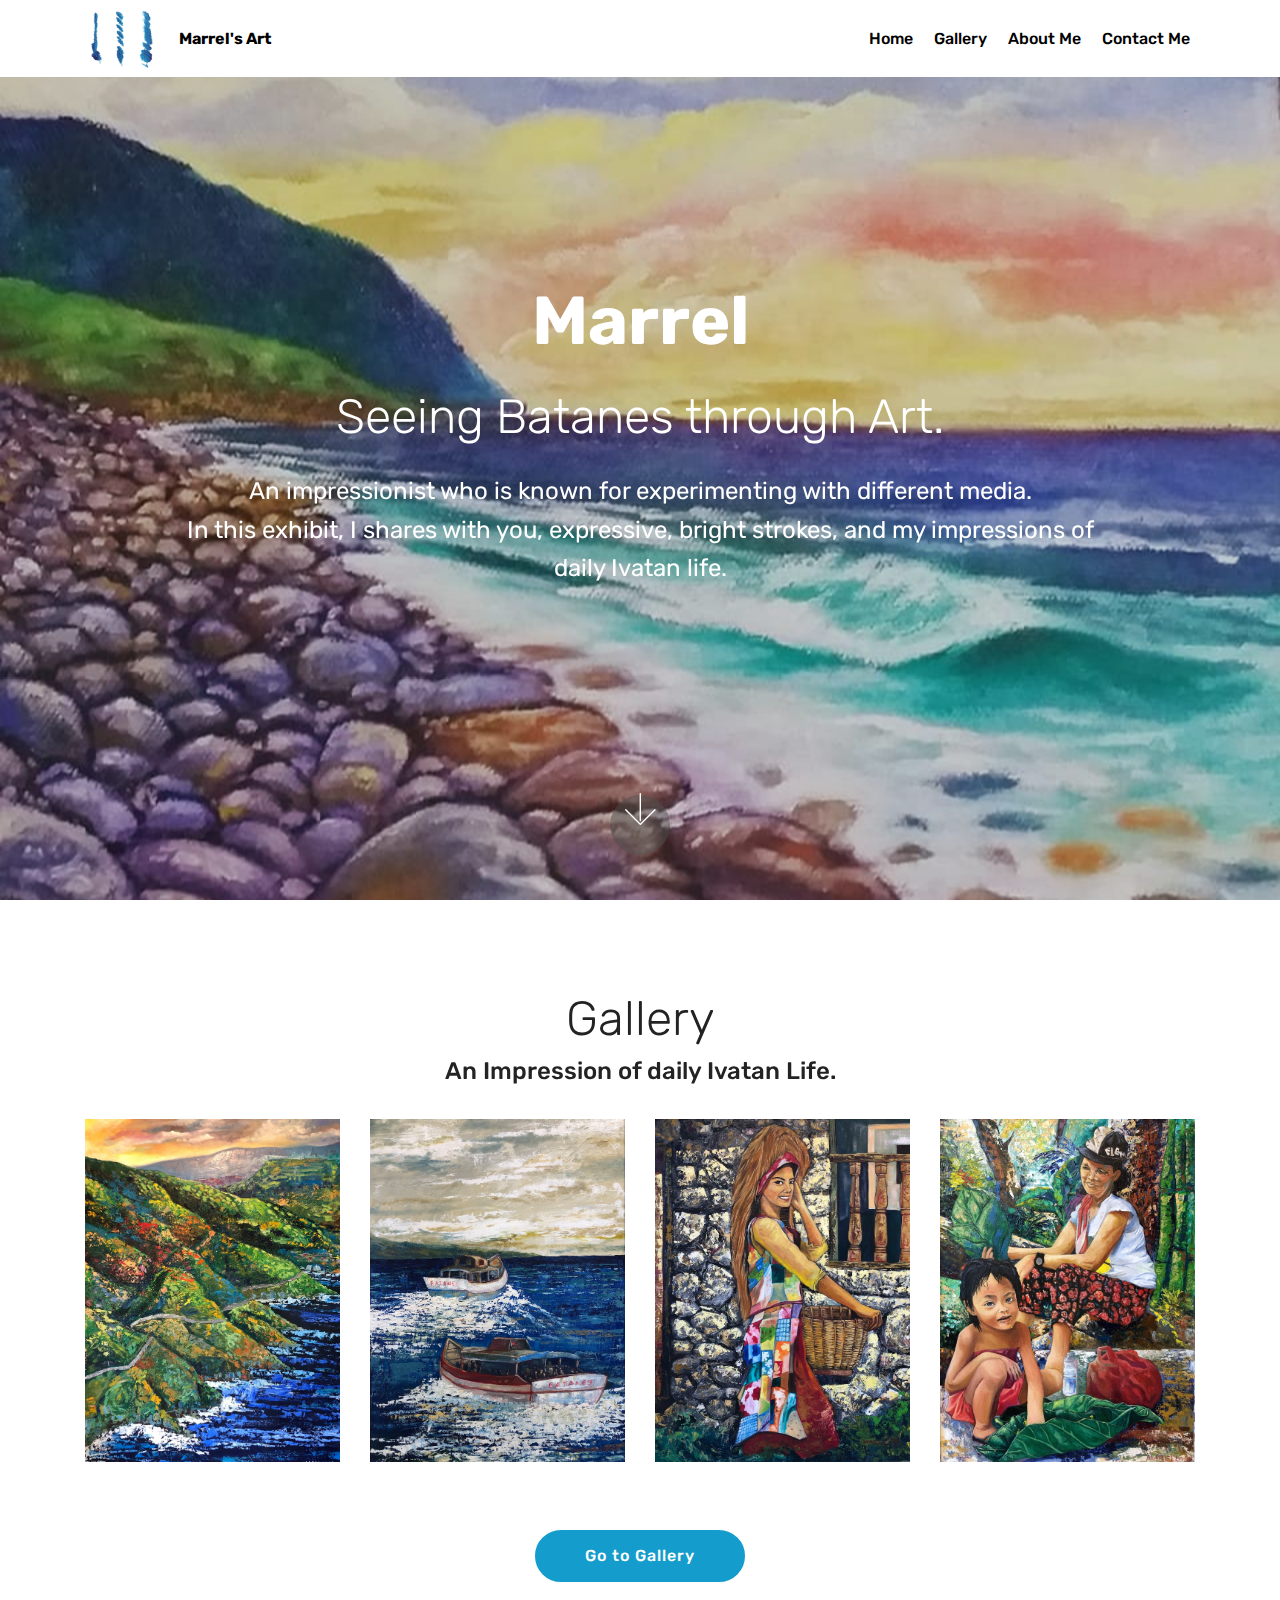
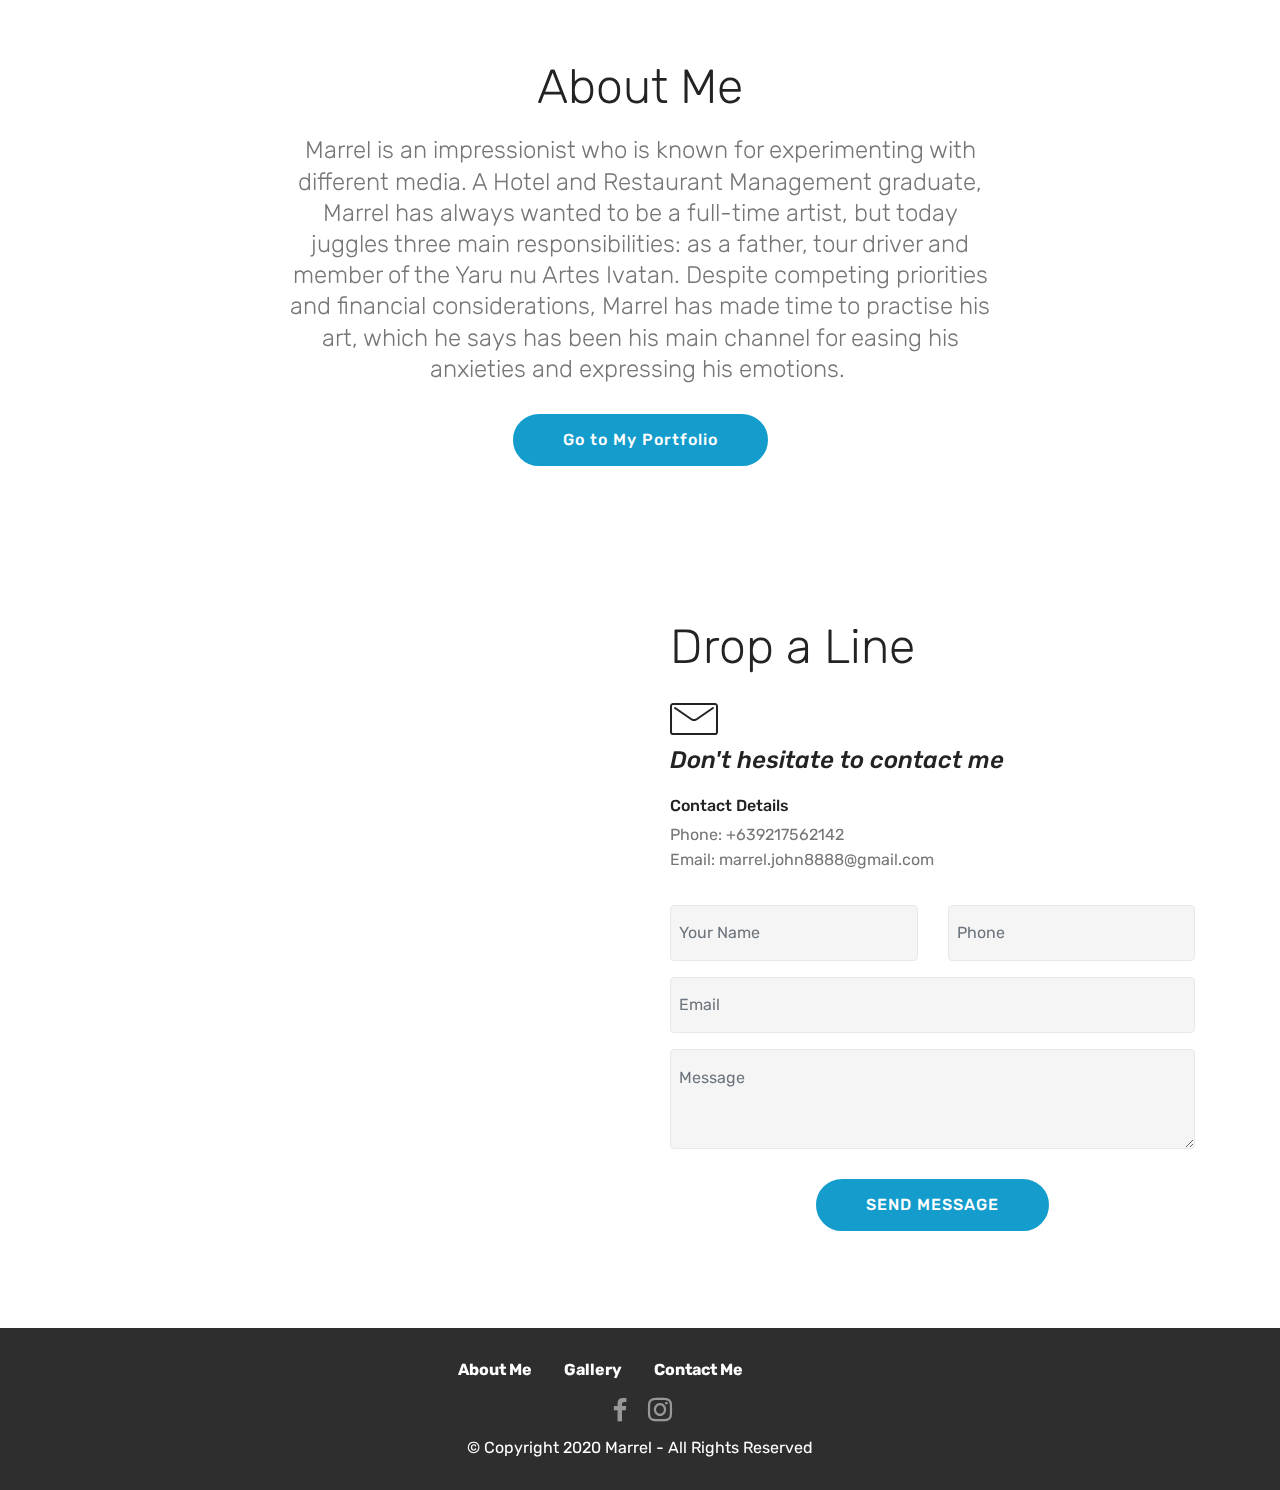
==== commit f0025572: "create github pages" ====
--- a/index.html
+++ b/index.html
@@ -66,7 +66,7 @@
     </nav>
 </section>
 
-<section class="engine"><a href="https://mobirise.info/i">web creation software</a></section><section class="cid-s4DjjjwN8V mbr-fullscreen mbr-parallax-background" id="header2-3">
+<section class="engine"><a href="https://mobirise.info/k">how to develop free website</a></section><section class="cid-s4DjjjwN8V mbr-fullscreen mbr-parallax-background" id="header2-3">
 
     
 
@@ -104,34 +104,34 @@
         </h3>
         <h4 class="mbr-section-subtitle align-center pb-4 mbr-fonts-style display-5">
             An Impression of daily Ivatan Life.</h4>
-        <div class="row mbr-gallery" data-toggle="modal" data-target="#s4Xcx52iWw">
+        <div class="row mbr-gallery" data-toggle="modal" data-target="#s5fpvZCuYD">
             <div class="col-sm-6 col-md-4 col-lg-3 item gallery-image">
                 <div class="item-wrapper">
-                    <img class="w-100" src="assets/images/painting-4.jpg" alt="" data-slide-to="0" title="" data-target="#s4Xcx54j87">
+                    <img class="w-100" src="assets/images/painting-4.jpg" alt="" data-slide-to="0" title="" data-target="#s5fpvZCklR">
                 </div>
             </div>
             <div class="col-sm-6 col-md-4 col-lg-3 item gallery-image">
                 <div class="item-wrapper">
-                    <img class="w-100" src="assets/images/painting-5.jpg" alt="" data-slide-to="1" title="" data-target="#s4Xcx54j87">
+                    <img class="w-100" src="assets/images/painting-5.jpg" alt="" data-slide-to="1" title="" data-target="#s5fpvZCklR">
                 </div>
             </div><div class="col-sm-6 col-md-4 col-lg-3 item gallery-image">
                 <div class="item-wrapper">
-                    <img class="w-100" src="assets/images/painting-6.jpg" alt="" data-slide-to="2" title="" data-target="#s4Xcx54j87">
+                    <img class="w-100" src="assets/images/painting-6.jpg" alt="" data-slide-to="2" title="" data-target="#s5fpvZCklR">
                 </div>
             </div><div class="col-sm-6 col-md-4 col-lg-3 item gallery-image">
                 <div class="item-wrapper">
-                    <img class="w-100" src="assets/images/painting-7.jpg" alt="" data-slide-to="3" title="" data-target="#s4Xcx54j87">
+                    <img class="w-100" src="assets/images/painting-7.jpg" alt="" data-slide-to="3" title="" data-target="#s5fpvZCklR">
                 </div>
             </div>
             
             
         </div>
 
-        <div class="modal mbr-slider fade" tabindex="-1" role="dialog" aria-hidden="true" id="s4Xcx52iWw">
+        <div class="modal mbr-slider fade" tabindex="-1" role="dialog" aria-hidden="true" id="s5fpvZCuYD">
             <div class="modal-dialog" role="document">
                 <div class="modal-content">
                     <div class="modal-body">
-                        <div class="carousel slide" data-ride="carousel" id="s4Xcx54j87">
+                        <div class="carousel slide" data-ride="carousel" id="s5fpvZCklR">
                             <div class="carousel-inner">
                                 <div class="carousel-item active">
                                     <img class="d-block w-100" src="assets/images/painting-4.jpg" alt="">
@@ -147,18 +147,18 @@
                                 
                             </div>
                             <ol class="carousel-indicators">
-                                <li data-slide-to="0" class="active" data-target="#s4Xcx54j87"></li>
-                                <li data-slide-to="1" data-target="#s4Xcx54j87"></li>
-                                <li data-slide-to="2" data-target="#s4Xcx54j87"></li><li data-slide-to="3" data-target="#s4Xcx54j87"></li>
+                                <li data-slide-to="0" class="active" data-target="#s5fpvZCklR"></li>
+                                <li data-slide-to="1" data-target="#s5fpvZCklR"></li>
+                                <li data-slide-to="2" data-target="#s5fpvZCklR"></li><li data-slide-to="3" data-target="#s5fpvZCklR"></li>
                                 
                             </ol>
                             <a role="button" href="" class="close" data-dismiss="modal" aria-label="Close">
                             </a>
-                            <a class="carousel-control-prev carousel-control" role="button" data-slide="prev" href="#s4Xcx54j87">
+                            <a class="carousel-control-prev carousel-control" role="button" data-slide="prev" href="#s5fpvZCklR">
                                 <span class="mbri-left mbr-iconfont" aria-hidden="true"></span>
                                 <span class="sr-only">Previous</span>
                             </a>
-                            <a class="carousel-control-next carousel-control" role="button" data-slide="next" href="#s4Xcx54j87">
+                            <a class="carousel-control-next carousel-control" role="button" data-slide="next" href="#s5fpvZCklR">
                                 <span class="mbri-right mbr-iconfont" aria-hidden="true"></span>
                                 <span class="sr-only">Next</span>
                             </a>
@@ -232,13 +232,11 @@
                             <span class="mbri-letter mbr-iconfont"></span>
                         </span>
                         <h4 class="icon-block__title align-left mbr-fonts-style display-5">
-                            Don't hesitate to contact us
-                        </h4>
+                            Don't hesitate to contact me &nbsp; &nbsp; &nbsp; &nbsp; &nbsp; &nbsp; &nbsp; &nbsp; &nbsp; &nbsp; &nbsp; &nbsp;&nbsp;</h4>
                     </div>
                     <div class="icon-contacts pb-3">
                         <h5 class="align-left mbr-fonts-style display-7">
-                            Ready for offers and cooperation
-                        </h5>
+                            Contact Details</h5>
                         <p class="mbr-text align-left mbr-fonts-style display-7">
                             Phone: +639217562142<br>
                             Email: marrel.john8888@gmail.com
@@ -247,7 +245,7 @@
                 </div>
                 <div data-form-type="formoid">
                     <!---Formbuilder Form--->
-                    <form action="https://mobirise.com/" method="POST" class="mbr-form form-with-styler" data-form-title="Mobirise Form"><input type="hidden" name="email" data-form-email="true" value="H3owM1MpijeAiRcEbRCO8H8feuCQ2LC/YIR7isBmllAZOgtc7msemzi0Qqc2nRCqS9WsBqNYSSFKkHW/LnhCp6LqnBy7Wcnd/kVKQh3IfCYpxkZbwvOwNTbXEIccWDoH">
+                    <form action="https://mobirise.com/" method="POST" class="mbr-form form-with-styler" data-form-title="Mobirise Form"><input type="hidden" name="email" data-form-email="true" value="UfT6qxKK2Z690bRNH7qOMurzpmYKmw5dvG6SMLAnRWrCQ50jzlntsZ/ZI0+sNw5nRB9CA1zCYJ2Uw2QHjnIYCHmECjIUwaEwT5uOeim3iZI5oGra8owjmfhVrOyc4ISQ">
                         <div class="row">
                             <div hidden="hidden" data-form-alert="" class="alert alert-success col-12">Thank you for sending your message. I'll gladly reply to you soon.</div>
                             <div hidden="hidden" data-form-alert-danger="" class="alert alert-danger col-12">
--- a/assets/mobirise/css/mbr-additional.css
+++ b/assets/mobirise/css/mbr-additional.css
@@ -1373,7 +1373,7 @@
   border-radius: 3px;
 }
 .cid-s4DmljSHW6 .google-map {
-  height: 31rem;
+  height: 33rem;
   position: relative;
 }
 .cid-s4DmljSHW6 .google-map iframe {
@@ -1491,6 +1491,14 @@
 }
 .cid-s4DmLtq6sB foot-menu-item {
   color: #ffffff;
+}
+.cid-s5fmweHmtm {
+  padding-top: 120px;
+  padding-bottom: 15px;
+  background-color: #afdbe7;
+}
+.cid-s5fmweHmtm .mbr-section-subtitle {
+  color: #767676;
 }
 .cid-s4DiiD1XH2 .navbar {
   background: #ffffff;
@@ -1900,59 +1908,201 @@
 .cid-s4DiiD1XH2 .dropdown-item:hover {
   color: #767676 !important;
 }
-.cid-s4DnMUnnlA {
+.cid-s5flOr369J {
+  padding-top: 60px;
+  padding-bottom: 30px;
+  background-color: #ffffff;
+}
+.cid-s5flOr369J .mbr-slider .carousel-control {
+  background: #1b1b1b;
+}
+.cid-s5flOr369J .mbr-slider .carousel-control-prev {
+  left: 0;
+  margin-left: 2.5rem;
+}
+.cid-s5flOr369J .mbr-slider .carousel-control-next {
+  right: 0;
+  margin-right: 2.5rem;
+}
+.cid-s5flOr369J .mbr-slider .modal-body .close {
+  background: #1b1b1b;
+}
+.cid-s5flOr369J .mbr-gallery-item > div::before {
+  content: '';
+  position: absolute;
+  left: 0;
+  top: 0;
+  width: 100%;
+  height: 100%;
+  background: #554346;
+  opacity: 0;
+  -webkit-transition: 0.2s opacity ease-in-out;
+  transition: 0.2s opacity ease-in-out;
+  background: linear-gradient(to left, #554346, #45505b) !important;
+}
+.cid-s5flOr369J .mbr-gallery-item > div:hover .mbr-gallery-title::before {
+  background: transparent !important;
+}
+.cid-s5flOr369J .mbr-gallery-item > div:hover:before {
+  opacity: 0.7 !important;
+}
+.cid-s5flOr369J .mbr-gallery-title {
+  font-size: .9em;
+  position: absolute;
+  display: block;
+  width: 100%;
+  bottom: 0;
+  padding: 1rem;
+  color: #fff;
+  z-index: 2;
+}
+.cid-s5flOr369J .mbr-gallery-title:before {
+  content: " ";
+  width: 100%;
+  height: 100%;
+  top: 0;
+  left: 0;
+  z-index: -1;
+  position: absolute;
+  background: #554346 !important;
+  opacity: 0.7;
+  -webkit-transition: 0.2s background ease-in-out;
+  transition: 0.2s background ease-in-out;
+  background: linear-gradient(to left, #554346, #45505b) !important;
+}
+.cid-s5flOYYCoi {
+  padding-top: 0px;
+  padding-bottom: 45px;
+  background-color: #ffffff;
+}
+.cid-s5flOYYCoi .mbr-slider .carousel-control {
+  background: #1b1b1b;
+}
+.cid-s5flOYYCoi .mbr-slider .carousel-control-prev {
+  left: 0;
+  margin-left: 2.5rem;
+}
+.cid-s5flOYYCoi .mbr-slider .carousel-control-next {
+  right: 0;
+  margin-right: 2.5rem;
+}
+.cid-s5flOYYCoi .mbr-slider .modal-body .close {
+  background: #1b1b1b;
+}
+.cid-s5flOYYCoi .mbr-gallery-item > div::before {
+  content: '';
+  position: absolute;
+  left: 0;
+  top: 0;
+  width: 100%;
+  height: 100%;
+  background: #554346;
+  opacity: 0;
+  -webkit-transition: 0.2s opacity ease-in-out;
+  transition: 0.2s opacity ease-in-out;
+  background: linear-gradient(to left, #554346, #45505b) !important;
+}
+.cid-s5flOYYCoi .mbr-gallery-item > div:hover .mbr-gallery-title::before {
+  background: transparent !important;
+}
+.cid-s5flOYYCoi .mbr-gallery-item > div:hover:before {
+  opacity: 0.7 !important;
+}
+.cid-s5flOYYCoi .mbr-gallery-title {
+  font-size: .9em;
+  position: absolute;
+  display: block;
+  width: 100%;
+  bottom: 0;
+  padding: 1rem;
+  color: #fff;
+  z-index: 2;
+}
+.cid-s5flOYYCoi .mbr-gallery-title:before {
+  content: " ";
+  width: 100%;
+  height: 100%;
+  top: 0;
+  left: 0;
+  z-index: -1;
+  position: absolute;
+  background: #554346 !important;
+  opacity: 0.7;
+  -webkit-transition: 0.2s background ease-in-out;
+  transition: 0.2s background ease-in-out;
+  background: linear-gradient(to left, #554346, #45505b) !important;
+}
+.cid-s5fnBm43FZ {
   padding-top: 90px;
   padding-bottom: 90px;
   background-color: #ffffff;
 }
-.cid-s4DnMUnnlA h4 {
-  font-weight: 500;
+.cid-s5fnBm43FZ .mbr-iconfont {
+  font-size: 48px;
+  padding-right: 1rem;
+}
+.cid-s5fnBm43FZ .icon-block {
+  margin-bottom: 10px;
+}
+.cid-s5fnBm43FZ .icon-block .icon-block__icon {
+  display: inline-block;
+  vertical-align: middle;
+}
+.cid-s5fnBm43FZ .icon-block .icon-block__title {
+  display: inline-block;
+  vertical-align: middle;
   margin-bottom: 0;
-  text-align: left;
-  padding-top: 2rem;
-}
-.cid-s4DnMUnnlA p {
-  margin-bottom: 0;
-  text-align: left;
-  padding-top: 1.5rem;
-}
-.cid-s4DnMUnnlA .mbr-section-btn {
-  padding-top: 2.5rem;
-}
-.cid-s4DnMUnnlA .mbr-section-btn a {
-  margin: 0;
-}
-.cid-s4DnMUnnlA .mbr-text {
+  line-height: 1;
+  font-style: italic;
+}
+.cid-s5fnBm43FZ .mbr-text {
   color: #767676;
 }
-.cid-s4DnMUnnlA .card-wrapper {
-  height: 100%;
-}
-@media (max-width: 767px) {
-  .cid-s4DnMUnnlA .card:not(.last-child) {
-    padding-bottom: 2rem;
-  }
-}
-.cid-s4DnhoVF39 {
-  padding-top: 90px;
-  padding-bottom: 90px;
-  background-color: #ffffff;
-}
-.cid-s4DnhoVF39 .title {
-  margin-bottom: 2rem;
-}
-.cid-s4DnhoVF39 .mbr-section-subtitle {
-  color: #767676;
-}
-.cid-s4DnhoVF39 a:not([href]):not([tabindex]) {
+.cid-s5fnBm43FZ textarea.form-control {
+  min-height: 100px;
+}
+.cid-s5fnBm43FZ a:not([href]):not([tabindex]) {
   color: #fff;
   border-radius: 3px;
 }
-.cid-s4DnhoVF39 a.btn-white:not([href]):not([tabindex]) {
-  color: #333;
-}
-.cid-s4DnhoVF39 textarea.form-control {
-  min-height: 188px;
+.cid-s5fnBm43FZ .google-map {
+  height: 33rem;
+  position: relative;
+}
+.cid-s5fnBm43FZ .google-map iframe {
+  height: 100%;
+  width: 100%;
+}
+.cid-s5fnBm43FZ .google-map [data-state-details] {
+  color: #6b6763;
+  font-family: Montserrat;
+  height: 1.5em;
+  margin-top: -0.75em;
+  padding-left: 1.25rem;
+  padding-right: 1.25rem;
+  position: absolute;
+  text-align: center;
+  top: 50%;
+  width: 100%;
+}
+.cid-s5fnBm43FZ .google-map[data-state] {
+  background: #e9e5dc;
+}
+.cid-s5fnBm43FZ .google-map[data-state="loading"] [data-state-details] {
+  display: none;
+}
+@media (max-width: 767px) {
+  .cid-s5fnBm43FZ h2 {
+    padding-top: 2rem;
+  }
+}
+@media (min-width: 768px) {
+  .cid-s5fnBm43FZ .container > .row > .col-md-6:first-child {
+    padding-right: 30px;
+  }
+  .cid-s5fnBm43FZ .container > .row > .col-md-6:last-child {
+    padding-left: 30px;
+  }
 }
 .cid-s4DmLtq6sB {
   padding-top: 30px;
@@ -2503,7 +2653,7 @@
 }
 .cid-s4T87FuMhZ {
   padding-top: 30px;
-  padding-bottom: 60px;
+  padding-bottom: 45px;
   background-color: #ffffff;
 }
 .cid-s4T87FuMhZ .mbr-text {
@@ -2512,137 +2662,13 @@
 .cid-s4T87FuMhZ .mbr-text P {
   text-align: left;
 }
-.cid-s4TlZM4ifW {
-  padding-top: 60px;
-  padding-bottom: 30px;
+.cid-s5fmf3rKb6 {
+  padding-top: 45px;
+  padding-bottom: 15px;
   background-color: #afdbe7;
 }
-.cid-s4TlZM4ifW .mbr-section-subtitle {
+.cid-s5fmf3rKb6 .mbr-section-subtitle {
   color: #767676;
-}
-.cid-s4Tm9oQaYo {
-  padding-top: 60px;
-  padding-bottom: 30px;
-  background-color: #ffffff;
-}
-.cid-s4Tm9oQaYo .mbr-slider .carousel-control {
-  background: #1b1b1b;
-}
-.cid-s4Tm9oQaYo .mbr-slider .carousel-control-prev {
-  left: 0;
-  margin-left: 2.5rem;
-}
-.cid-s4Tm9oQaYo .mbr-slider .carousel-control-next {
-  right: 0;
-  margin-right: 2.5rem;
-}
-.cid-s4Tm9oQaYo .mbr-slider .modal-body .close {
-  background: #1b1b1b;
-}
-.cid-s4Tm9oQaYo .mbr-gallery-item > div::before {
-  content: '';
-  position: absolute;
-  left: 0;
-  top: 0;
-  width: 100%;
-  height: 100%;
-  background: #554346;
-  opacity: 0;
-  -webkit-transition: 0.2s opacity ease-in-out;
-  transition: 0.2s opacity ease-in-out;
-  background: linear-gradient(to left, #554346, #45505b) !important;
-}
-.cid-s4Tm9oQaYo .mbr-gallery-item > div:hover .mbr-gallery-title::before {
-  background: transparent !important;
-}
-.cid-s4Tm9oQaYo .mbr-gallery-item > div:hover:before {
-  opacity: 0.7 !important;
-}
-.cid-s4Tm9oQaYo .mbr-gallery-title {
-  font-size: .9em;
-  position: absolute;
-  display: block;
-  width: 100%;
-  bottom: 0;
-  padding: 1rem;
-  color: #fff;
-  z-index: 2;
-}
-.cid-s4Tm9oQaYo .mbr-gallery-title:before {
-  content: " ";
-  width: 100%;
-  height: 100%;
-  top: 0;
-  left: 0;
-  z-index: -1;
-  position: absolute;
-  background: #554346 !important;
-  opacity: 0.7;
-  -webkit-transition: 0.2s background ease-in-out;
-  transition: 0.2s background ease-in-out;
-  background: linear-gradient(to left, #554346, #45505b) !important;
-}
-.cid-s4TriCjv7h {
-  padding-top: 0px;
-  padding-bottom: 45px;
-  background-color: #ffffff;
-}
-.cid-s4TriCjv7h .mbr-slider .carousel-control {
-  background: #1b1b1b;
-}
-.cid-s4TriCjv7h .mbr-slider .carousel-control-prev {
-  left: 0;
-  margin-left: 2.5rem;
-}
-.cid-s4TriCjv7h .mbr-slider .carousel-control-next {
-  right: 0;
-  margin-right: 2.5rem;
-}
-.cid-s4TriCjv7h .mbr-slider .modal-body .close {
-  background: #1b1b1b;
-}
-.cid-s4TriCjv7h .mbr-gallery-item > div::before {
-  content: '';
-  position: absolute;
-  left: 0;
-  top: 0;
-  width: 100%;
-  height: 100%;
-  background: #554346;
-  opacity: 0;
-  -webkit-transition: 0.2s opacity ease-in-out;
-  transition: 0.2s opacity ease-in-out;
-  background: linear-gradient(to left, #554346, #45505b) !important;
-}
-.cid-s4TriCjv7h .mbr-gallery-item > div:hover .mbr-gallery-title::before {
-  background: transparent !important;
-}
-.cid-s4TriCjv7h .mbr-gallery-item > div:hover:before {
-  opacity: 0.7 !important;
-}
-.cid-s4TriCjv7h .mbr-gallery-title {
-  font-size: .9em;
-  position: absolute;
-  display: block;
-  width: 100%;
-  bottom: 0;
-  padding: 1rem;
-  color: #fff;
-  z-index: 2;
-}
-.cid-s4TriCjv7h .mbr-gallery-title:before {
-  content: " ";
-  width: 100%;
-  height: 100%;
-  top: 0;
-  left: 0;
-  z-index: -1;
-  position: absolute;
-  background: #554346 !important;
-  opacity: 0.7;
-  -webkit-transition: 0.2s background ease-in-out;
-  transition: 0.2s background ease-in-out;
-  background: linear-gradient(to left, #554346, #45505b) !important;
 }
 .cid-s4TsyEyTOn {
   background: #ffffff;
--- a/assets/mobirise/css/mbr-additional.css
+++ b/assets/mobirise/css/mbr-additional.css
@@ -1373,7 +1373,7 @@
   border-radius: 3px;
 }
 .cid-s4DmljSHW6 .google-map {
-  height: 31rem;
+  height: 33rem;
   position: relative;
 }
 .cid-s4DmljSHW6 .google-map iframe {
@@ -1491,6 +1491,14 @@
 }
 .cid-s4DmLtq6sB foot-menu-item {
   color: #ffffff;
+}
+.cid-s5fmweHmtm {
+  padding-top: 120px;
+  padding-bottom: 15px;
+  background-color: #afdbe7;
+}
+.cid-s5fmweHmtm .mbr-section-subtitle {
+  color: #767676;
 }
 .cid-s4DiiD1XH2 .navbar {
   background: #ffffff;
@@ -1900,59 +1908,201 @@
 .cid-s4DiiD1XH2 .dropdown-item:hover {
   color: #767676 !important;
 }
-.cid-s4DnMUnnlA {
+.cid-s5flOr369J {
+  padding-top: 60px;
+  padding-bottom: 30px;
+  background-color: #ffffff;
+}
+.cid-s5flOr369J .mbr-slider .carousel-control {
+  background: #1b1b1b;
+}
+.cid-s5flOr369J .mbr-slider .carousel-control-prev {
+  left: 0;
+  margin-left: 2.5rem;
+}
+.cid-s5flOr369J .mbr-slider .carousel-control-next {
+  right: 0;
+  margin-right: 2.5rem;
+}
+.cid-s5flOr369J .mbr-slider .modal-body .close {
+  background: #1b1b1b;
+}
+.cid-s5flOr369J .mbr-gallery-item > div::before {
+  content: '';
+  position: absolute;
+  left: 0;
+  top: 0;
+  width: 100%;
+  height: 100%;
+  background: #554346;
+  opacity: 0;
+  -webkit-transition: 0.2s opacity ease-in-out;
+  transition: 0.2s opacity ease-in-out;
+  background: linear-gradient(to left, #554346, #45505b) !important;
+}
+.cid-s5flOr369J .mbr-gallery-item > div:hover .mbr-gallery-title::before {
+  background: transparent !important;
+}
+.cid-s5flOr369J .mbr-gallery-item > div:hover:before {
+  opacity: 0.7 !important;
+}
+.cid-s5flOr369J .mbr-gallery-title {
+  font-size: .9em;
+  position: absolute;
+  display: block;
+  width: 100%;
+  bottom: 0;
+  padding: 1rem;
+  color: #fff;
+  z-index: 2;
+}
+.cid-s5flOr369J .mbr-gallery-title:before {
+  content: " ";
+  width: 100%;
+  height: 100%;
+  top: 0;
+  left: 0;
+  z-index: -1;
+  position: absolute;
+  background: #554346 !important;
+  opacity: 0.7;
+  -webkit-transition: 0.2s background ease-in-out;
+  transition: 0.2s background ease-in-out;
+  background: linear-gradient(to left, #554346, #45505b) !important;
+}
+.cid-s5flOYYCoi {
+  padding-top: 0px;
+  padding-bottom: 45px;
+  background-color: #ffffff;
+}
+.cid-s5flOYYCoi .mbr-slider .carousel-control {
+  background: #1b1b1b;
+}
+.cid-s5flOYYCoi .mbr-slider .carousel-control-prev {
+  left: 0;
+  margin-left: 2.5rem;
+}
+.cid-s5flOYYCoi .mbr-slider .carousel-control-next {
+  right: 0;
+  margin-right: 2.5rem;
+}
+.cid-s5flOYYCoi .mbr-slider .modal-body .close {
+  background: #1b1b1b;
+}
+.cid-s5flOYYCoi .mbr-gallery-item > div::before {
+  content: '';
+  position: absolute;
+  left: 0;
+  top: 0;
+  width: 100%;
+  height: 100%;
+  background: #554346;
+  opacity: 0;
+  -webkit-transition: 0.2s opacity ease-in-out;
+  transition: 0.2s opacity ease-in-out;
+  background: linear-gradient(to left, #554346, #45505b) !important;
+}
+.cid-s5flOYYCoi .mbr-gallery-item > div:hover .mbr-gallery-title::before {
+  background: transparent !important;
+}
+.cid-s5flOYYCoi .mbr-gallery-item > div:hover:before {
+  opacity: 0.7 !important;
+}
+.cid-s5flOYYCoi .mbr-gallery-title {
+  font-size: .9em;
+  position: absolute;
+  display: block;
+  width: 100%;
+  bottom: 0;
+  padding: 1rem;
+  color: #fff;
+  z-index: 2;
+}
+.cid-s5flOYYCoi .mbr-gallery-title:before {
+  content: " ";
+  width: 100%;
+  height: 100%;
+  top: 0;
+  left: 0;
+  z-index: -1;
+  position: absolute;
+  background: #554346 !important;
+  opacity: 0.7;
+  -webkit-transition: 0.2s background ease-in-out;
+  transition: 0.2s background ease-in-out;
+  background: linear-gradient(to left, #554346, #45505b) !important;
+}
+.cid-s5fnBm43FZ {
   padding-top: 90px;
   padding-bottom: 90px;
   background-color: #ffffff;
 }
-.cid-s4DnMUnnlA h4 {
-  font-weight: 500;
+.cid-s5fnBm43FZ .mbr-iconfont {
+  font-size: 48px;
+  padding-right: 1rem;
+}
+.cid-s5fnBm43FZ .icon-block {
+  margin-bottom: 10px;
+}
+.cid-s5fnBm43FZ .icon-block .icon-block__icon {
+  display: inline-block;
+  vertical-align: middle;
+}
+.cid-s5fnBm43FZ .icon-block .icon-block__title {
+  display: inline-block;
+  vertical-align: middle;
   margin-bottom: 0;
-  text-align: left;
-  padding-top: 2rem;
-}
-.cid-s4DnMUnnlA p {
-  margin-bottom: 0;
-  text-align: left;
-  padding-top: 1.5rem;
-}
-.cid-s4DnMUnnlA .mbr-section-btn {
-  padding-top: 2.5rem;
-}
-.cid-s4DnMUnnlA .mbr-section-btn a {
-  margin: 0;
-}
-.cid-s4DnMUnnlA .mbr-text {
+  line-height: 1;
+  font-style: italic;
+}
+.cid-s5fnBm43FZ .mbr-text {
   color: #767676;
 }
-.cid-s4DnMUnnlA .card-wrapper {
-  height: 100%;
-}
-@media (max-width: 767px) {
-  .cid-s4DnMUnnlA .card:not(.last-child) {
-    padding-bottom: 2rem;
-  }
-}
-.cid-s4DnhoVF39 {
-  padding-top: 90px;
-  padding-bottom: 90px;
-  background-color: #ffffff;
-}
-.cid-s4DnhoVF39 .title {
-  margin-bottom: 2rem;
-}
-.cid-s4DnhoVF39 .mbr-section-subtitle {
-  color: #767676;
-}
-.cid-s4DnhoVF39 a:not([href]):not([tabindex]) {
+.cid-s5fnBm43FZ textarea.form-control {
+  min-height: 100px;
+}
+.cid-s5fnBm43FZ a:not([href]):not([tabindex]) {
   color: #fff;
   border-radius: 3px;
 }
-.cid-s4DnhoVF39 a.btn-white:not([href]):not([tabindex]) {
-  color: #333;
-}
-.cid-s4DnhoVF39 textarea.form-control {
-  min-height: 188px;
+.cid-s5fnBm43FZ .google-map {
+  height: 33rem;
+  position: relative;
+}
+.cid-s5fnBm43FZ .google-map iframe {
+  height: 100%;
+  width: 100%;
+}
+.cid-s5fnBm43FZ .google-map [data-state-details] {
+  color: #6b6763;
+  font-family: Montserrat;
+  height: 1.5em;
+  margin-top: -0.75em;
+  padding-left: 1.25rem;
+  padding-right: 1.25rem;
+  position: absolute;
+  text-align: center;
+  top: 50%;
+  width: 100%;
+}
+.cid-s5fnBm43FZ .google-map[data-state] {
+  background: #e9e5dc;
+}
+.cid-s5fnBm43FZ .google-map[data-state="loading"] [data-state-details] {
+  display: none;
+}
+@media (max-width: 767px) {
+  .cid-s5fnBm43FZ h2 {
+    padding-top: 2rem;
+  }
+}
+@media (min-width: 768px) {
+  .cid-s5fnBm43FZ .container > .row > .col-md-6:first-child {
+    padding-right: 30px;
+  }
+  .cid-s5fnBm43FZ .container > .row > .col-md-6:last-child {
+    padding-left: 30px;
+  }
 }
 .cid-s4DmLtq6sB {
   padding-top: 30px;
@@ -2503,7 +2653,7 @@
 }
 .cid-s4T87FuMhZ {
   padding-top: 30px;
-  padding-bottom: 60px;
+  padding-bottom: 45px;
   background-color: #ffffff;
 }
 .cid-s4T87FuMhZ .mbr-text {
@@ -2512,137 +2662,13 @@
 .cid-s4T87FuMhZ .mbr-text P {
   text-align: left;
 }
-.cid-s4TlZM4ifW {
-  padding-top: 60px;
-  padding-bottom: 30px;
+.cid-s5fmf3rKb6 {
+  padding-top: 45px;
+  padding-bottom: 15px;
   background-color: #afdbe7;
 }
-.cid-s4TlZM4ifW .mbr-section-subtitle {
+.cid-s5fmf3rKb6 .mbr-section-subtitle {
   color: #767676;
-}
-.cid-s4Tm9oQaYo {
-  padding-top: 60px;
-  padding-bottom: 30px;
-  background-color: #ffffff;
-}
-.cid-s4Tm9oQaYo .mbr-slider .carousel-control {
-  background: #1b1b1b;
-}
-.cid-s4Tm9oQaYo .mbr-slider .carousel-control-prev {
-  left: 0;
-  margin-left: 2.5rem;
-}
-.cid-s4Tm9oQaYo .mbr-slider .carousel-control-next {
-  right: 0;
-  margin-right: 2.5rem;
-}
-.cid-s4Tm9oQaYo .mbr-slider .modal-body .close {
-  background: #1b1b1b;
-}
-.cid-s4Tm9oQaYo .mbr-gallery-item > div::before {
-  content: '';
-  position: absolute;
-  left: 0;
-  top: 0;
-  width: 100%;
-  height: 100%;
-  background: #554346;
-  opacity: 0;
-  -webkit-transition: 0.2s opacity ease-in-out;
-  transition: 0.2s opacity ease-in-out;
-  background: linear-gradient(to left, #554346, #45505b) !important;
-}
-.cid-s4Tm9oQaYo .mbr-gallery-item > div:hover .mbr-gallery-title::before {
-  background: transparent !important;
-}
-.cid-s4Tm9oQaYo .mbr-gallery-item > div:hover:before {
-  opacity: 0.7 !important;
-}
-.cid-s4Tm9oQaYo .mbr-gallery-title {
-  font-size: .9em;
-  position: absolute;
-  display: block;
-  width: 100%;
-  bottom: 0;
-  padding: 1rem;
-  color: #fff;
-  z-index: 2;
-}
-.cid-s4Tm9oQaYo .mbr-gallery-title:before {
-  content: " ";
-  width: 100%;
-  height: 100%;
-  top: 0;
-  left: 0;
-  z-index: -1;
-  position: absolute;
-  background: #554346 !important;
-  opacity: 0.7;
-  -webkit-transition: 0.2s background ease-in-out;
-  transition: 0.2s background ease-in-out;
-  background: linear-gradient(to left, #554346, #45505b) !important;
-}
-.cid-s4TriCjv7h {
-  padding-top: 0px;
-  padding-bottom: 45px;
-  background-color: #ffffff;
-}
-.cid-s4TriCjv7h .mbr-slider .carousel-control {
-  background: #1b1b1b;
-}
-.cid-s4TriCjv7h .mbr-slider .carousel-control-prev {
-  left: 0;
-  margin-left: 2.5rem;
-}
-.cid-s4TriCjv7h .mbr-slider .carousel-control-next {
-  right: 0;
-  margin-right: 2.5rem;
-}
-.cid-s4TriCjv7h .mbr-slider .modal-body .close {
-  background: #1b1b1b;
-}
-.cid-s4TriCjv7h .mbr-gallery-item > div::before {
-  content: '';
-  position: absolute;
-  left: 0;
-  top: 0;
-  width: 100%;
-  height: 100%;
-  background: #554346;
-  opacity: 0;
-  -webkit-transition: 0.2s opacity ease-in-out;
-  transition: 0.2s opacity ease-in-out;
-  background: linear-gradient(to left, #554346, #45505b) !important;
-}
-.cid-s4TriCjv7h .mbr-gallery-item > div:hover .mbr-gallery-title::before {
-  background: transparent !important;
-}
-.cid-s4TriCjv7h .mbr-gallery-item > div:hover:before {
-  opacity: 0.7 !important;
-}
-.cid-s4TriCjv7h .mbr-gallery-title {
-  font-size: .9em;
-  position: absolute;
-  display: block;
-  width: 100%;
-  bottom: 0;
-  padding: 1rem;
-  color: #fff;
-  z-index: 2;
-}
-.cid-s4TriCjv7h .mbr-gallery-title:before {
-  content: " ";
-  width: 100%;
-  height: 100%;
-  top: 0;
-  left: 0;
-  z-index: -1;
-  position: absolute;
-  background: #554346 !important;
-  opacity: 0.7;
-  -webkit-transition: 0.2s background ease-in-out;
-  transition: 0.2s background ease-in-out;
-  background: linear-gradient(to left, #554346, #45505b) !important;
 }
 .cid-s4TsyEyTOn {
   background: #ffffff;
